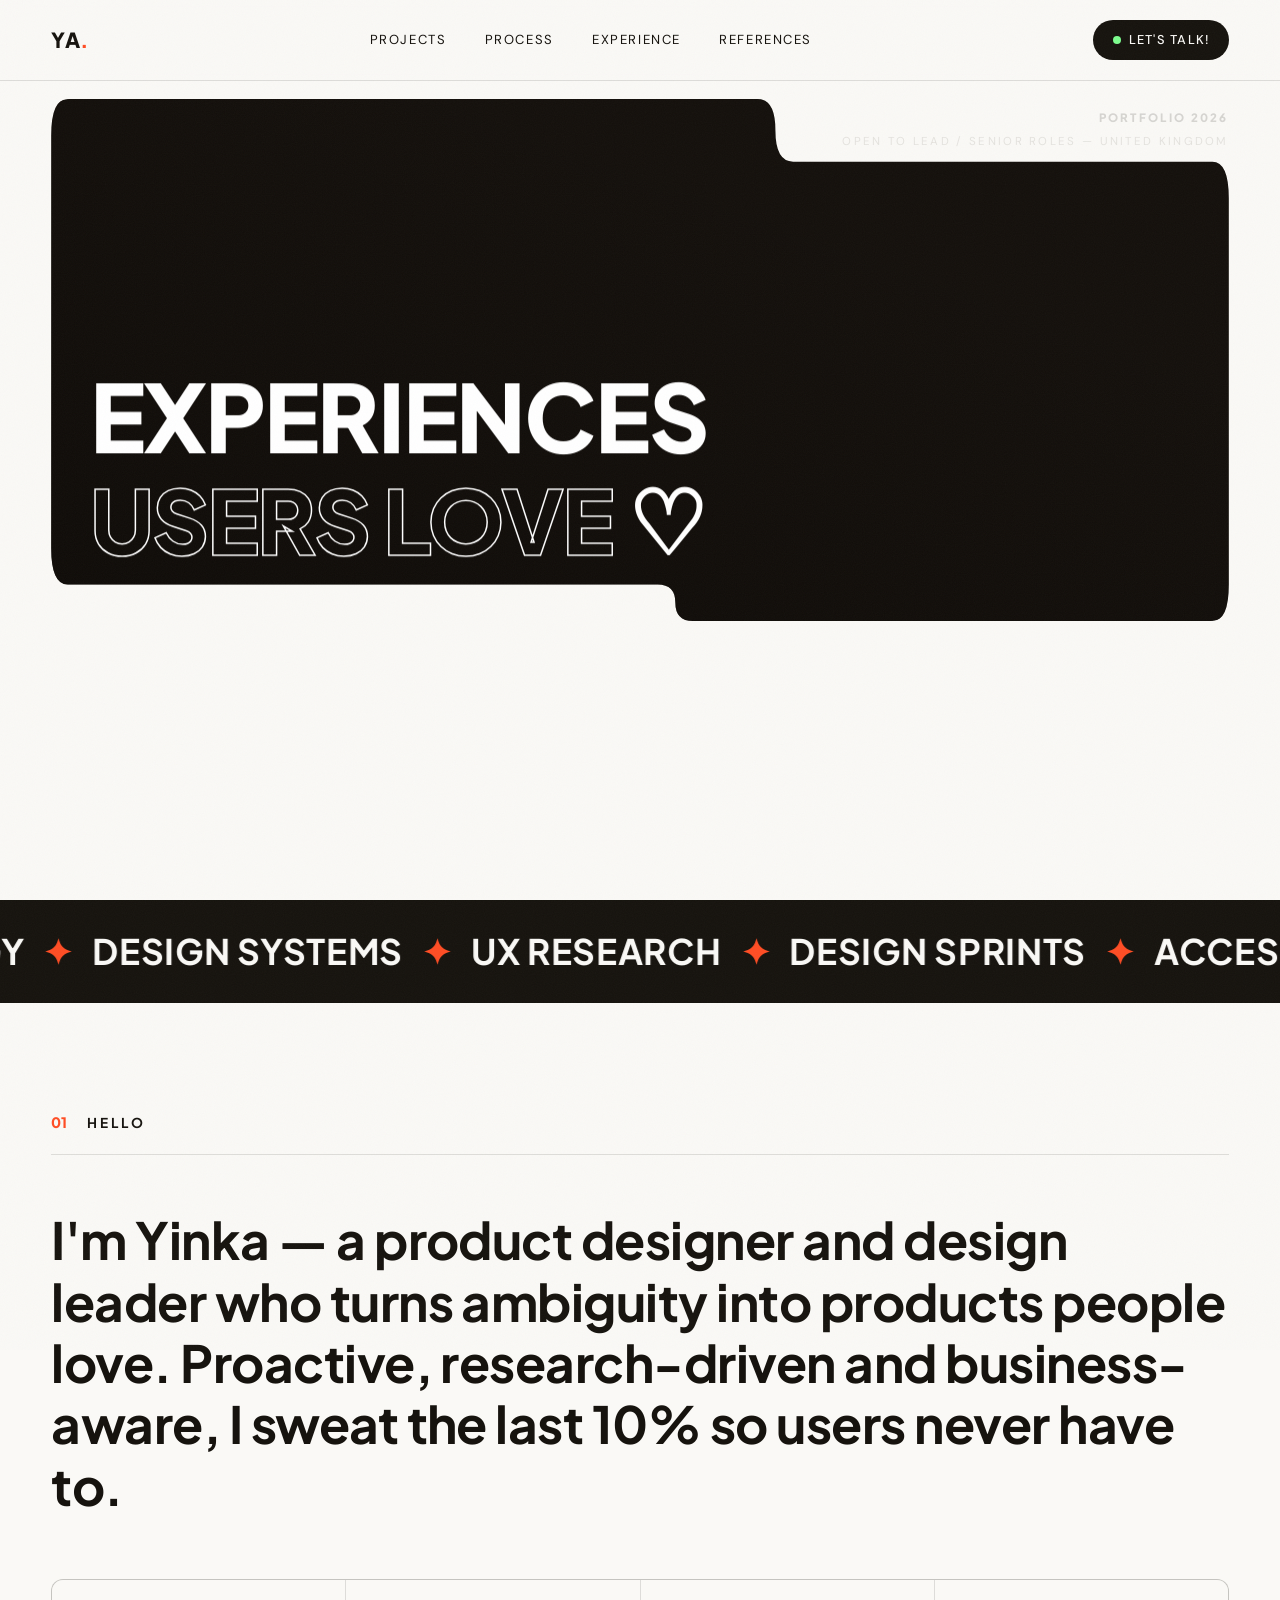
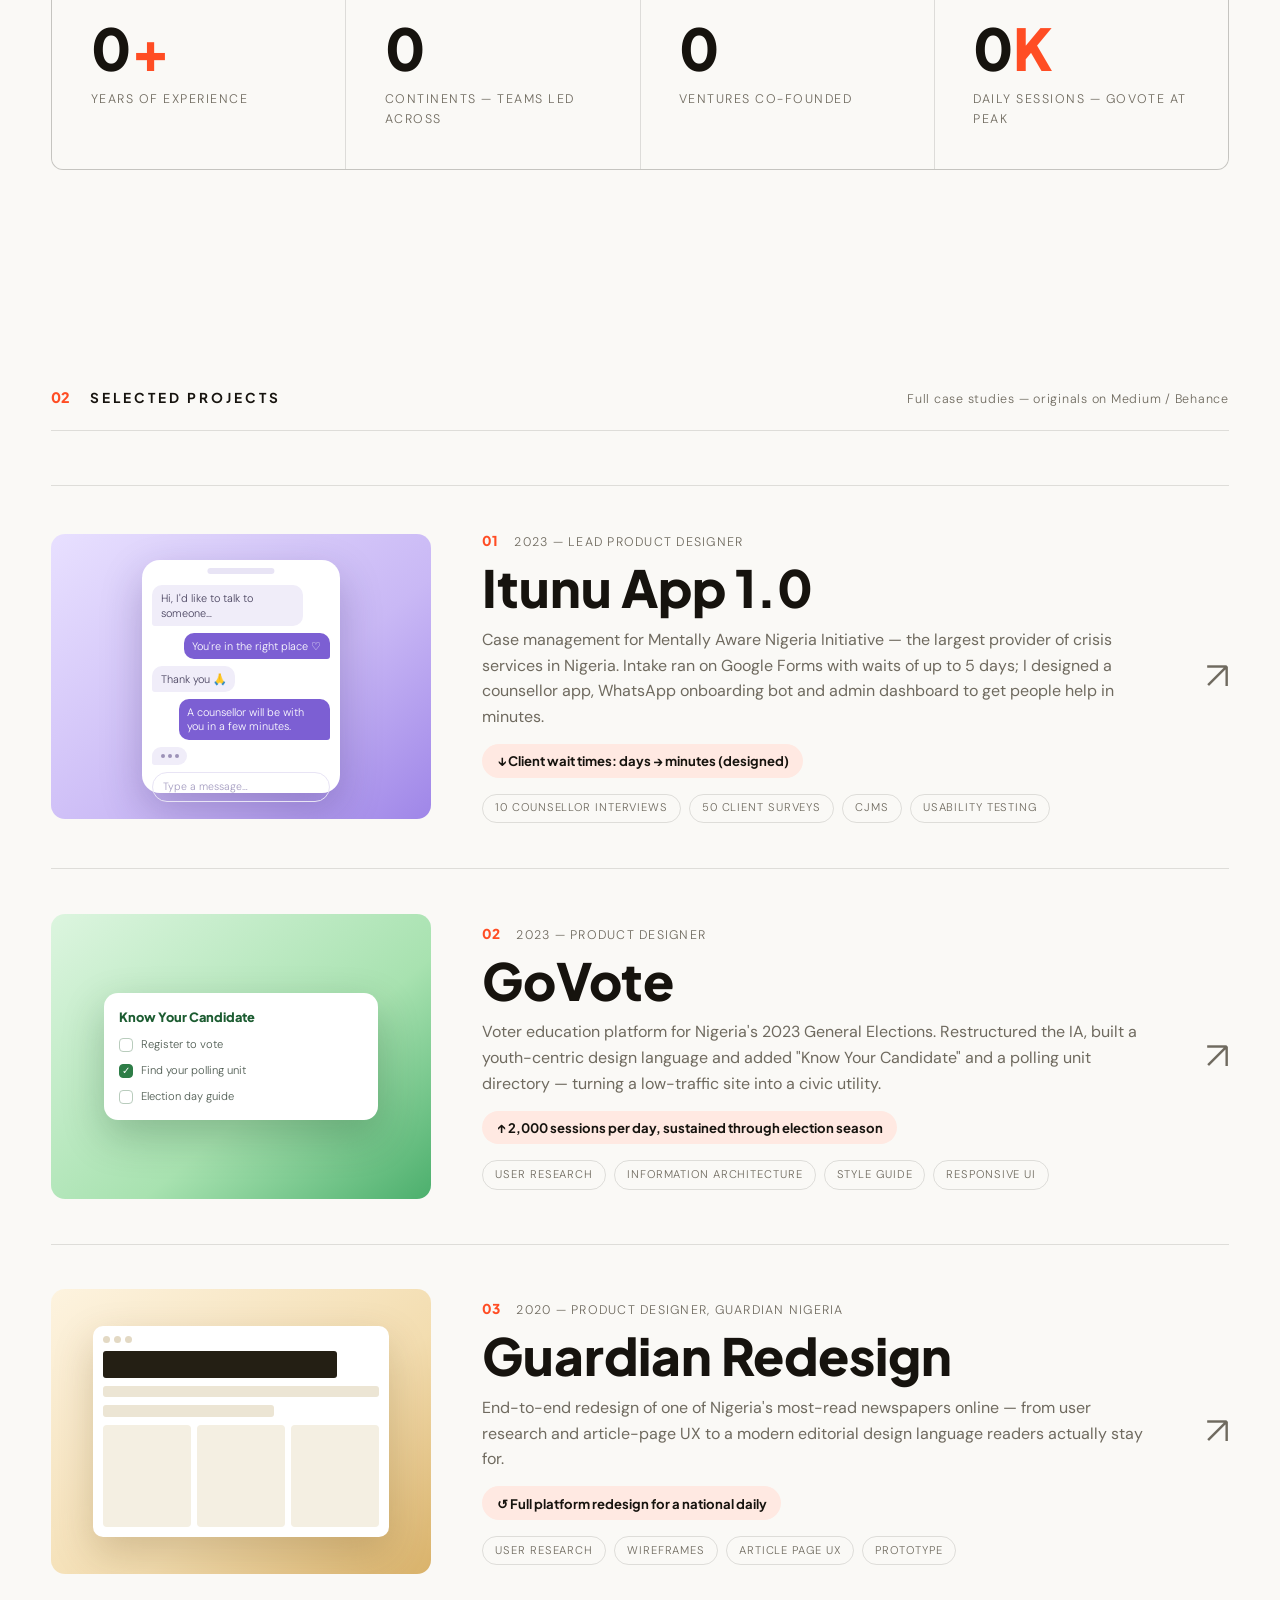
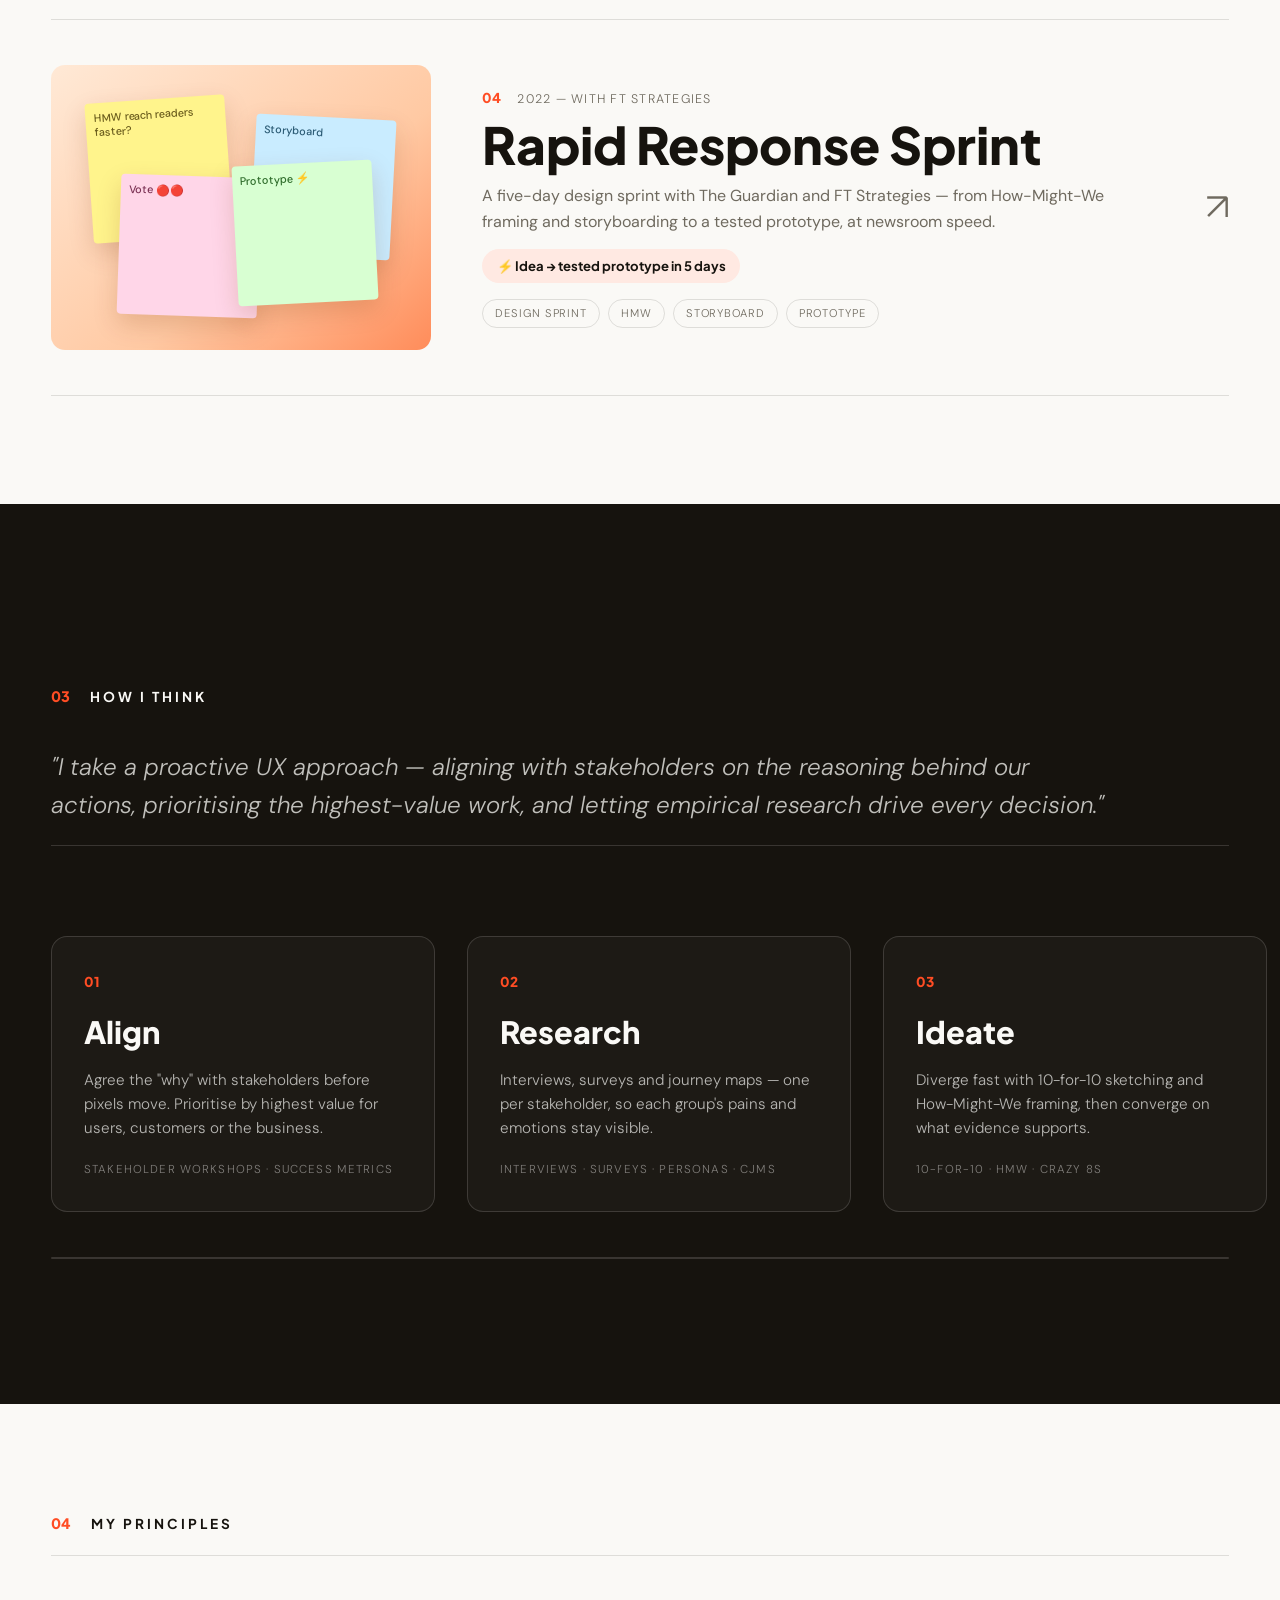
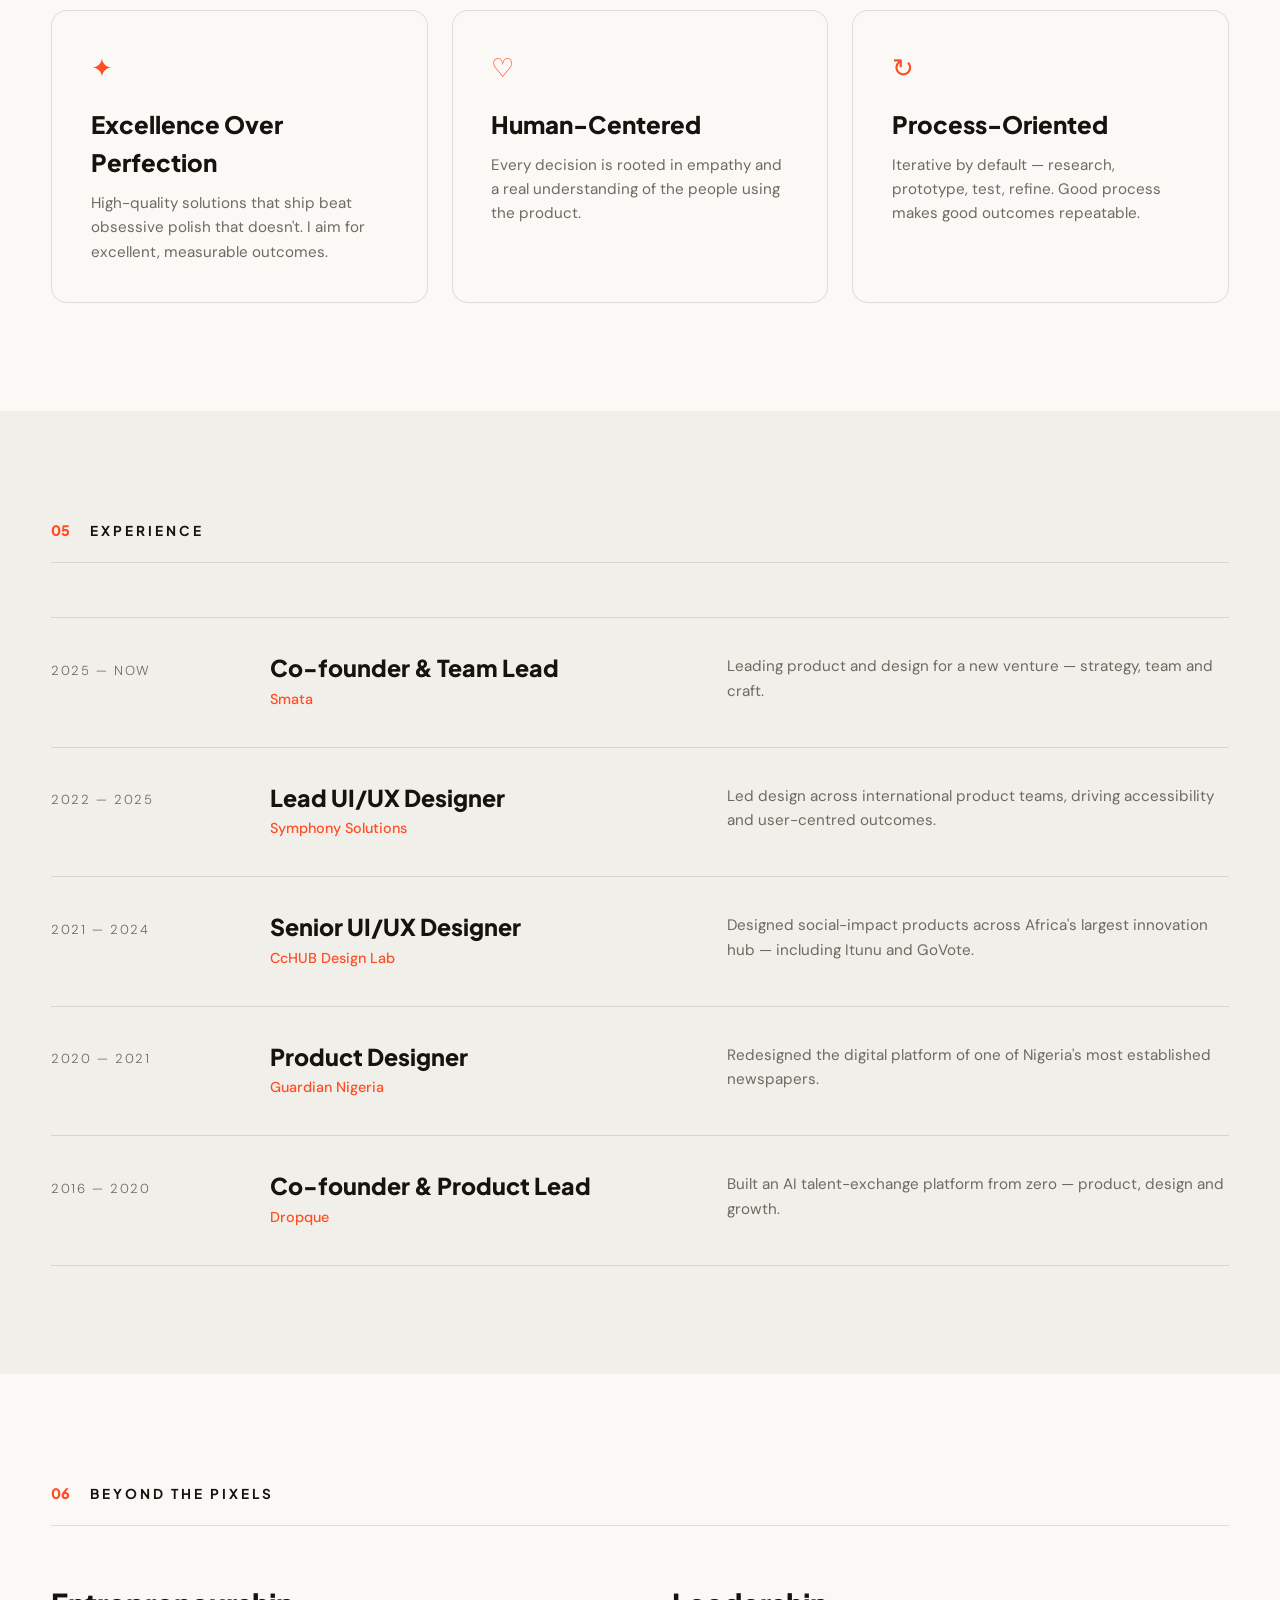
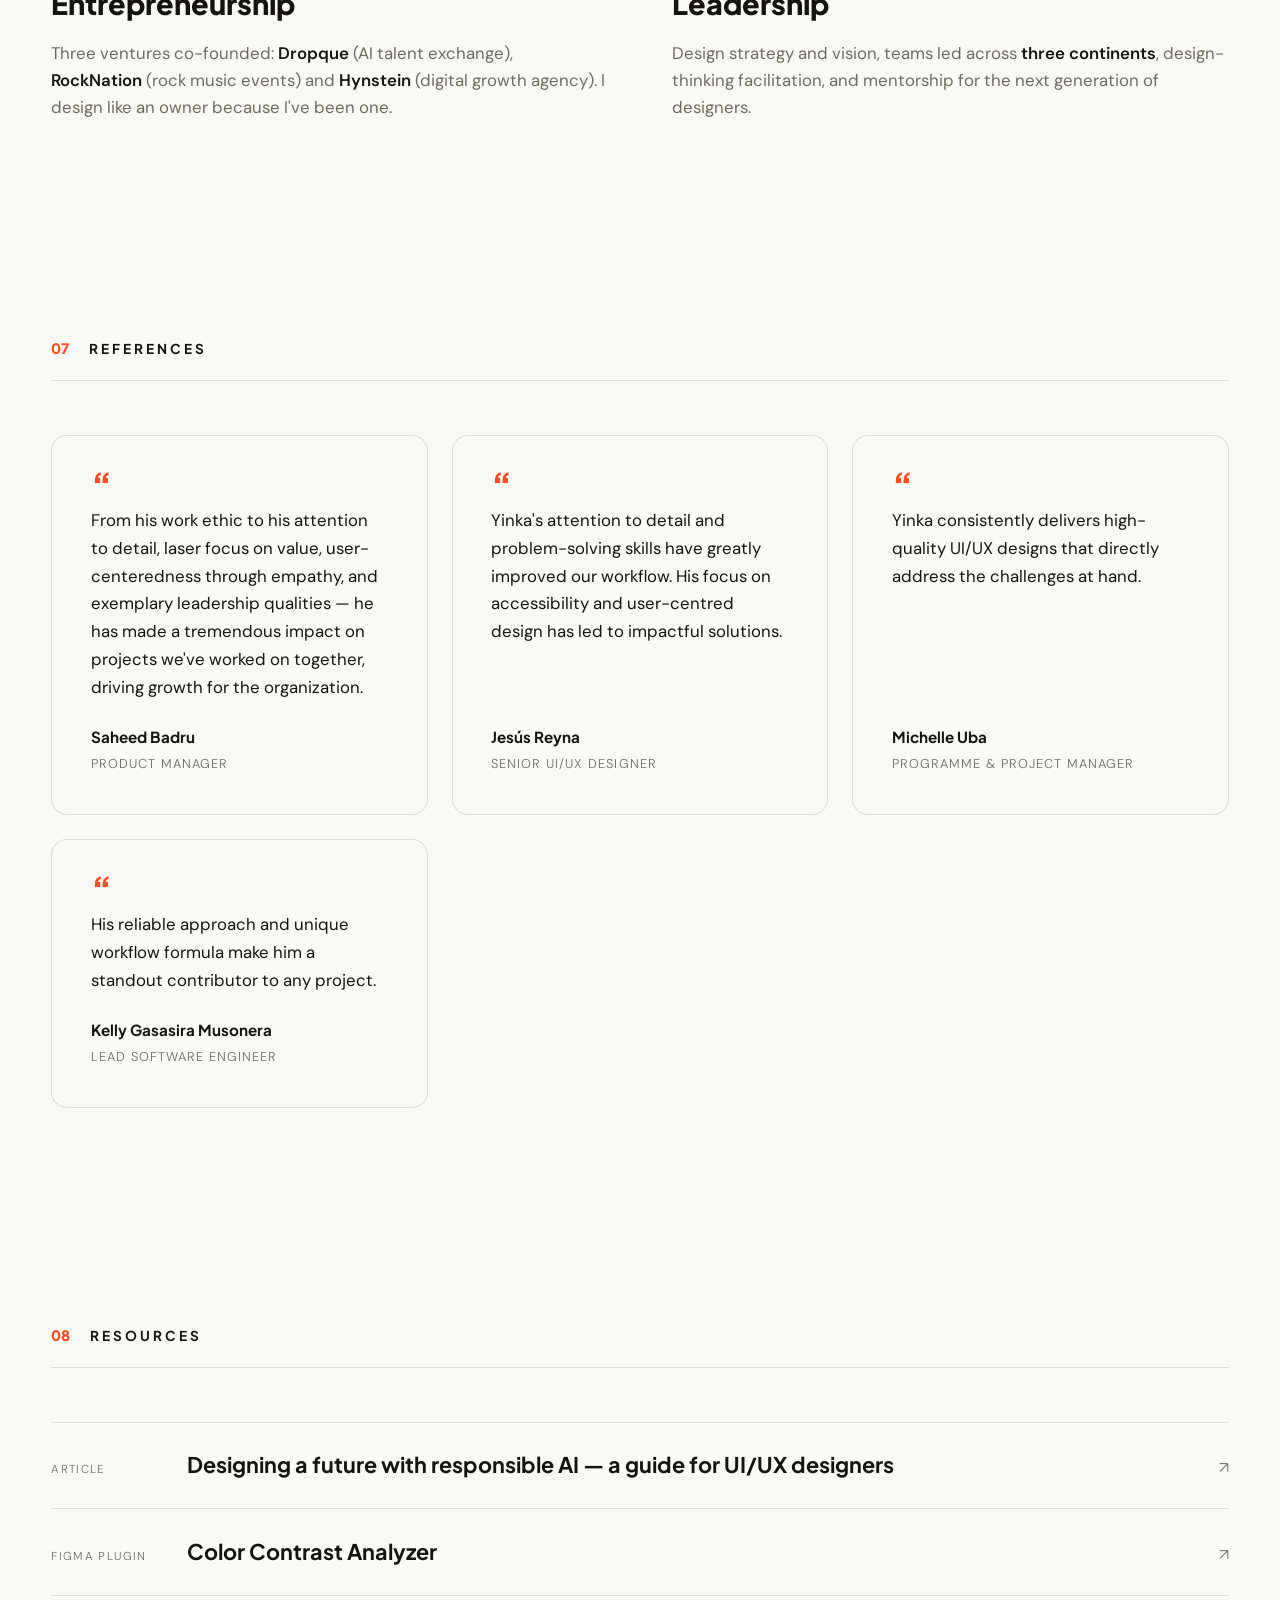
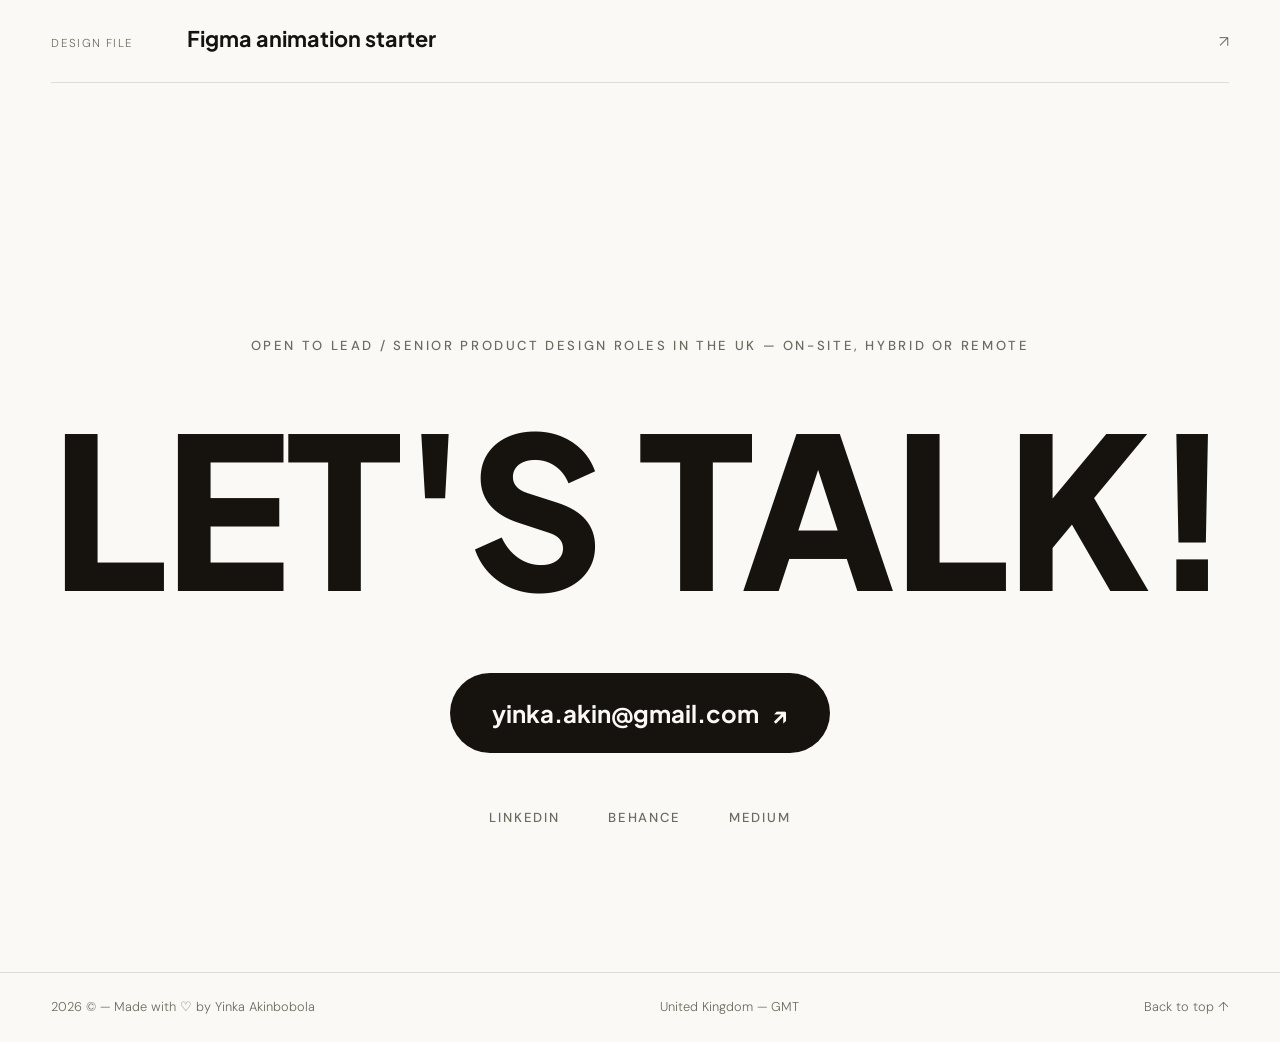
==== index.html @ 97f44c49 "Swap hero video for new designing footage Co-Authored-By: Claude Fable 5 <noreply@anthropic.com>" ====
<!DOCTYPE html>
<html lang="en" class="no-js">
<head>
  <meta charset="UTF-8" />
  <meta name="viewport" content="width=device-width, initial-scale=1.0" />
  <title>Yinka Akinbobola — Product Designer &amp; Design Leader</title>
  <meta name="description" content="Yinka Akinbobola is a Lead UI/UX Designer and design leader with 9+ years of experience, currently open to Lead / Senior product design roles in the United Kingdom." />
  <link rel="icon" href="data:," />
  <link rel="preconnect" href="https://fonts.googleapis.com" />
  <link rel="preconnect" href="https://fonts.gstatic.com" crossorigin />
  <link href="https://fonts.googleapis.com/css2?family=Plus+Jakarta+Sans:wght@500;600;700;800&family=DM+Sans:opsz,wght@9..40,300;9..40,400;9..40,500&display=swap" rel="stylesheet" />
  <link rel="stylesheet" href="styles.css?v=11" />
</head>
<body>

  <!-- Preloader -->
  <div class="preloader" id="preloader">
    <div class="preloader-inner">
      <span class="preloader-name">Yinka Akinbobola ♡</span>
      <span class="preloader-count" id="preloader-count">00</span>
    </div>
  </div>

  <!-- Custom cursor -->
  <div class="cursor-dot" id="cursor-dot"></div>
  <div class="cursor-ring" id="cursor-ring"></div>

  <!-- Header -->
  <header class="site-head">
    <a href="#top" class="brand" data-hover>YA<span class="brand-dot">.</span></a>
    <nav class="site-nav" aria-label="Main">
      <a href="#projects" data-hover>Projects</a>
      <a href="#process" data-hover>Process</a>
      <a href="#experience" data-hover>Experience</a>
      <a href="#references" data-hover>References</a>
    </nav>
    <a href="#contact" class="pill" data-hover data-magnetic>
      <span class="pill-dot" aria-hidden="true"></span>
      Let's talk!
    </a>
  </header>

  <main id="top">

    <!-- Hero -->
    <section class="hero hero--video">
      <!-- Responsive jigsaw clip path: notch top-right (eyebrow) + notch bottom-left (tools) -->
      <svg aria-hidden="true" width="0" height="0" class="clip-defs">
        <defs>
          <clipPath id="heroMask" clipPathUnits="objectBoundingBox">
            <path d="
              M 0 0.07
              Q 0 0 0.014 0
              L 0.60 0
              Q 0.615 0 0.615 0.06
              Q 0.615 0.12 0.63 0.12
              L 0.986 0.12
              Q 1 0.12 1 0.19
              L 1 0.93
              Q 1 1 0.986 1
              L 0.545 1
              Q 0.53 1 0.53 0.965
              Q 0.53 0.93 0.515 0.93
              L 0.014 0.93
              Q 0 0.93 0 0.86
              Z" />
          </clipPath>
        </defs>
      </svg>
      <div class="hero-content">
        <div class="hero-window">
          <div class="hero-media">
            <video class="hero-video" src="assets/yinka-designing.mp4" autoplay muted loop playsinline preload="metadata" aria-label="Yinka designing product interfaces at his desk"></video>
            <div class="hero-scrim" aria-hidden="true"></div>
          </div>

          <!-- Eyebrow, slotted into the top-right notch -->
          <p class="hero-eyebrow hero-eyebrow--notch" data-hero-fade>
            <span class="hero-eyebrow-strong">Portfolio 2026</span>
            <span>Open to Lead / Senior roles — United Kingdom</span>
          </p>

          <!-- Headline over the footage -->
          <div class="hero-copy">
            <p class="hero-copy-kicker" data-hero-fade>I design intuitive &amp; impactful digital</p>
            <h1 class="hero-title">
              <span class="line"><span class="line-inner">EXPERIENCES</span></span>
              <span class="line line--outline"><span class="line-inner">USERS LOVE <em class="heart">♡</em></span></span>
            </h1>
          </div>

          <!-- Spinning badge pinned at the notch junction -->
          <div class="hero-badge" data-hero-fade aria-hidden="true">
            <svg viewBox="0 0 120 120">
              <defs>
                <path id="badge-circ" d="M60,60 m-42,0 a42,42 0 1,1 84,0 a42,42 0 1,1 -84,0" />
              </defs>
              <circle cx="60" cy="60" r="58" fill="#faf9f6" stroke="rgba(22,19,14,0.12)" />
              <g class="badge-spin">
                <text font-size="10" letter-spacing="1.5" fill="#16130e" font-weight="600">
                  <textPath href="#badge-circ">OPEN TO WORK ✦ PRODUCT DESIGNER ✦</textPath>
                </text>
              </g>
              <text x="60" y="67" text-anchor="middle" font-size="20" fill="#ff4d24">✦</text>
            </svg>
          </div>

          <!-- Tools marquee, slotted into the bottom-left notch -->
          <div class="hero-tools" data-hero-fade>
            <div class="tools-track" id="tools-track">
              <span class="tools-chunk">
                <span class="tool"><img src="https://cdn.simpleicons.org/figma/16130e" alt="" loading="lazy" referrerpolicy="no-referrer" />Figma</span>
                <span class="tool">Adobe CC</span>
                <span class="tool"><img src="https://cdn.simpleicons.org/cursor/16130e" alt="" loading="lazy" referrerpolicy="no-referrer" />Cursor</span>
                <span class="tool"><img src="https://cdn.simpleicons.org/claude/16130e" alt="" loading="lazy" referrerpolicy="no-referrer" />Claude</span>
                <span class="tool">Antigravity</span>
                <span class="tool"><img src="https://cdn.simpleicons.org/jira/16130e" alt="" loading="lazy" referrerpolicy="no-referrer" />Jira</span>
                <span class="tool"><img src="https://cdn.simpleicons.org/miro/16130e" alt="" loading="lazy" referrerpolicy="no-referrer" />Miro</span>
                <span class="tool"><img src="https://cdn.simpleicons.org/mural/16130e" alt="" loading="lazy" referrerpolicy="no-referrer" />Mural</span>
                <span class="tool"><img src="https://cdn.simpleicons.org/notion/16130e" alt="" loading="lazy" referrerpolicy="no-referrer" />Notion</span>
              </span>
              <span class="tools-chunk" aria-hidden="true">
                <span class="tool"><img src="https://cdn.simpleicons.org/figma/16130e" alt="" loading="lazy" referrerpolicy="no-referrer" />Figma</span>
                <span class="tool">Adobe CC</span>
                <span class="tool"><img src="https://cdn.simpleicons.org/cursor/16130e" alt="" loading="lazy" referrerpolicy="no-referrer" />Cursor</span>
                <span class="tool"><img src="https://cdn.simpleicons.org/claude/16130e" alt="" loading="lazy" referrerpolicy="no-referrer" />Claude</span>
                <span class="tool">Antigravity</span>
                <span class="tool"><img src="https://cdn.simpleicons.org/jira/16130e" alt="" loading="lazy" referrerpolicy="no-referrer" />Jira</span>
                <span class="tool"><img src="https://cdn.simpleicons.org/miro/16130e" alt="" loading="lazy" referrerpolicy="no-referrer" />Miro</span>
                <span class="tool"><img src="https://cdn.simpleicons.org/mural/16130e" alt="" loading="lazy" referrerpolicy="no-referrer" />Mural</span>
                <span class="tool"><img src="https://cdn.simpleicons.org/notion/16130e" alt="" loading="lazy" referrerpolicy="no-referrer" />Notion</span>
              </span>
            </div>
          </div>
        </div>
        <div class="hero-foot" data-hero-fade>
          <div class="hero-roles" id="hero-roles" aria-live="polite">
            <div class="hero-role is-active">
              <span class="hero-role-label">Product Designer</span>
              <p>I design intuitive and impactful digital experiences that users love ♡</p>
            </div>
            <div class="hero-role">
              <span class="hero-role-label">Design Manager</span>
              <p>I lead creative teams to deliver innovative solutions with precision and purpose ✧˖°</p>
            </div>
            <div class="hero-role">
              <span class="hero-role-label">Software Entrepreneur</span>
              <p>I transform ideas into scalable digital products that drive business growth.</p>
            </div>
          </div>
          <div class="hero-meta">
            <span class="scroll-cue" aria-hidden="true">Scroll<span class="scroll-cue-line"></span></span>
          </div>
        </div>
      </div>
    </section>

    <!-- Marquee -->
    <div class="marquee" aria-hidden="true">
      <div class="marquee-track" id="marquee-track">
        <span class="marquee-chunk">
          Product Strategy <em>✦</em> Design Systems <em>✦</em> UX Research <em>✦</em> Design Sprints <em>✦</em> Accessibility <em>✦</em> Prototyping <em>✦</em> Design Leadership <em>✦</em>
        </span>
        <span class="marquee-chunk">
          Product Strategy <em>✦</em> Design Systems <em>✦</em> UX Research <em>✦</em> Design Sprints <em>✦</em> Accessibility <em>✦</em> Prototyping <em>✦</em> Design Leadership <em>✦</em>
        </span>
      </div>
    </div>

    <!-- Hello / About -->
    <section class="about section" id="hello">
      <div class="section-head" data-reveal>
        <span class="section-index">01</span>
        <span class="section-label">Hello</span>
      </div>
      <p class="about-statement" id="about-statement">
        I'm Yinka — a product designer and design leader who turns ambiguity into products people love. Proactive, research-driven and business-aware, I sweat the last 10% so users never have to.
      </p>
      <div class="about-grid">
        <div class="stat" data-reveal>
          <span class="stat-num" data-count="9">0</span><span class="stat-unit">+</span>
          <span class="stat-label">Years of experience</span>
        </div>
        <div class="stat" data-reveal>
          <span class="stat-num" data-count="3">0</span><span class="stat-unit"></span>
          <span class="stat-label">Continents — teams led across</span>
        </div>
        <div class="stat" data-reveal>
          <span class="stat-num" data-count="3">0</span><span class="stat-unit"></span>
          <span class="stat-label">Ventures co-founded</span>
        </div>
        <div class="stat" data-reveal>
          <span class="stat-num" data-count="2">0</span><span class="stat-unit">K</span>
          <span class="stat-label">Daily sessions — GoVote at peak</span>
        </div>
      </div>
    </section>

    <!-- Projects -->
    <section class="work section" id="projects">
      <div class="section-head" data-reveal>
        <span class="section-index">02</span>
        <span class="section-label">Selected Projects</span>
        <span class="section-note">Full case studies — originals on Medium / Behance</span>
      </div>

      <ul class="work-list">

        <li class="work-item" data-reveal data-hover>
          <a class="work-link" href="work/itunu.html">
            <div class="work-visual work-visual--itunu">
              <div class="mock-phone">
                <span class="mock-phone-notch"></span>
                <span class="mock-bubble mock-bubble--in">Hi, I'd like to talk to someone…</span>
                <span class="mock-bubble mock-bubble--out">You're in the right place ♡</span>
                <span class="mock-bubble mock-bubble--in">Thank you 🙏</span>
                <span class="mock-bubble mock-bubble--out">A counsellor will be with you in a few minutes.</span>
                <span class="mock-typing"><i></i><i></i><i></i></span>
                <span class="mock-input">Type a message…</span>
              </div>
            </div>
            <div class="work-info">
              <div class="work-topline">
                <span class="work-num">01</span>
                <span class="work-year">2023 — Lead Product Designer</span>
              </div>
              <h3 class="work-title">Itunu App 1.0</h3>
              <p class="work-desc">Case management for Mentally Aware Nigeria Initiative — the largest provider of crisis services in Nigeria. Intake ran on Google Forms with waits of up to 5 days; I designed a counsellor app, WhatsApp onboarding bot and admin dashboard to get people help in minutes.</p>
              <div class="work-metric">↓ Client wait times: days → minutes (designed)</div>
              <div class="work-tags">
                <span>10 counsellor interviews</span><span>50 client surveys</span><span>CJMs</span><span>Usability testing</span>
              </div>
            </div>
            <span class="work-arrow" aria-hidden="true">↗</span>
          </a>
        </li>

        <li class="work-item" data-reveal data-hover>
          <a class="work-link" href="work/govote.html">
            <div class="work-visual work-visual--govote">
              <div class="mock-ballot">
                <span class="mock-ballot-title">Know Your Candidate</span>
                <span class="mock-ballot-row"><i></i>Register to vote</span>
                <span class="mock-ballot-row is-checked"><i>✓</i>Find your polling unit</span>
                <span class="mock-ballot-row"><i></i>Election day guide</span>
              </div>
            </div>
            <div class="work-info">
              <div class="work-topline">
                <span class="work-num">02</span>
                <span class="work-year">2023 — Product Designer</span>
              </div>
              <h3 class="work-title">GoVote</h3>
              <p class="work-desc">Voter education platform for Nigeria's 2023 General Elections. Restructured the IA, built a youth-centric design language and added "Know Your Candidate" and a polling unit directory — turning a low-traffic site into a civic utility.</p>
              <div class="work-metric">↑ 2,000 sessions per day, sustained through election season</div>
              <div class="work-tags">
                <span>User research</span><span>Information architecture</span><span>Style guide</span><span>Responsive UI</span>
              </div>
            </div>
            <span class="work-arrow" aria-hidden="true">↗</span>
          </a>
        </li>

        <li class="work-item" data-reveal data-hover>
          <a class="work-link" href="work/guardian.html">
            <div class="work-visual work-visual--guardian">
              <div class="mock-browser">
                <span class="mock-browser-bar"><i></i><i></i><i></i></span>
                <span class="mock-headline"></span>
                <span class="mock-line"></span>
                <span class="mock-line mock-line--short"></span>
                <span class="mock-cols"><i></i><i></i><i></i></span>
              </div>
            </div>
            <div class="work-info">
              <div class="work-topline">
                <span class="work-num">03</span>
                <span class="work-year">2020 — Product Designer, Guardian Nigeria</span>
              </div>
              <h3 class="work-title">Guardian Redesign</h3>
              <p class="work-desc">End-to-end redesign of one of Nigeria's most-read newspapers online — from user research and article-page UX to a modern editorial design language readers actually stay for.</p>
              <div class="work-metric">↺ Full platform redesign for a national daily</div>
              <div class="work-tags">
                <span>User research</span><span>Wireframes</span><span>Article page UX</span><span>Prototype</span>
              </div>
            </div>
            <span class="work-arrow" aria-hidden="true">↗</span>
          </a>
        </li>

        <li class="work-item" data-reveal data-hover>
          <a class="work-link" href="work/sprint.html">
            <div class="work-visual work-visual--sprint">
              <div class="mock-stickies">
                <span class="mock-sticky">HMW reach readers faster?</span>
                <span class="mock-sticky">Storyboard</span>
                <span class="mock-sticky">Vote 🔴🔴</span>
                <span class="mock-sticky">Prototype ⚡</span>
              </div>
            </div>
            <div class="work-info">
              <div class="work-topline">
                <span class="work-num">04</span>
                <span class="work-year">2022 — with FT Strategies</span>
              </div>
              <h3 class="work-title">Rapid Response Sprint</h3>
              <p class="work-desc">A five-day design sprint with The Guardian and FT Strategies — from How-Might-We framing and storyboarding to a tested prototype, at newsroom speed.</p>
              <div class="work-metric">⚡ Idea → tested prototype in 5 days</div>
              <div class="work-tags">
                <span>Design sprint</span><span>HMW</span><span>Storyboard</span><span>Prototype</span>
              </div>
            </div>
            <span class="work-arrow" aria-hidden="true">↗</span>
          </a>
        </li>

      </ul>
    </section>

    <!-- Process -->
    <section class="process" id="process">
      <div class="process-pin">
        <div class="section-head section-head--process" data-reveal>
          <span class="section-index">03</span>
          <span class="section-label">How I think</span>
          <p class="process-intro">"I take a proactive UX approach — aligning with stakeholders on the reasoning behind our actions, prioritising the highest-value work, and letting empirical research drive every decision."</p>
        </div>
        <div class="process-track" id="process-track">
          <div class="process-step">
            <span class="process-step-num">01</span>
            <h3>Align</h3>
            <p>Agree the "why" with stakeholders before pixels move. Prioritise by highest value for users, customers or the business.</p>
            <span class="process-step-tools">Stakeholder workshops · Success metrics</span>
          </div>
          <div class="process-step">
            <span class="process-step-num">02</span>
            <h3>Research</h3>
            <p>Interviews, surveys and journey maps — one per stakeholder, so each group's pains and emotions stay visible.</p>
            <span class="process-step-tools">Interviews · Surveys · Personas · CJMs</span>
          </div>
          <div class="process-step">
            <span class="process-step-num">03</span>
            <h3>Ideate</h3>
            <p>Diverge fast with 10-for-10 sketching and How-Might-We framing, then converge on what evidence supports.</p>
            <span class="process-step-tools">10-for-10 · HMW · Crazy 8s</span>
          </div>
          <div class="process-step">
            <span class="process-step-num">04</span>
            <h3>Prototype</h3>
            <p>User flows to wireframes to a hi-fi, componentised prototype — with a style guide so the system outlives the file.</p>
            <span class="process-step-tools">Flows · Wireframes · Design system · Figma</span>
          </div>
          <div class="process-step">
            <span class="process-step-num">05</span>
            <h3>Test &amp; iterate</h3>
            <p>Usability tests with real users, refine, retest. Excellence over perfection — ship the thing that works.</p>
            <span class="process-step-tools">Usability testing · Iteration</span>
          </div>
          <div class="process-step process-step--last">
            <span class="process-step-num">06</span>
            <h3>Ship &amp; measure</h3>
            <p>Launch, watch the data, and feed what we learn back into the next cycle. Design is never "done" ✧˖°</p>
            <span class="process-step-tools">Analytics · Retros · Next cycle</span>
          </div>
        </div>
        <div class="process-bar" aria-hidden="true"><span class="process-bar-fill" id="process-bar-fill"></span></div>
      </div>
    </section>

    <!-- Principles -->
    <section class="principles section" id="principles">
      <div class="section-head" data-reveal>
        <span class="section-index">04</span>
        <span class="section-label">My Principles</span>
      </div>
      <div class="principles-grid">
        <div class="principle" data-reveal>
          <span class="principle-glyph">✦</span>
          <h3>Excellence Over Perfection</h3>
          <p>High-quality solutions that ship beat obsessive polish that doesn't. I aim for excellent, measurable outcomes.</p>
        </div>
        <div class="principle" data-reveal>
          <span class="principle-glyph">♡</span>
          <h3>Human-Centered</h3>
          <p>Every decision is rooted in empathy and a real understanding of the people using the product.</p>
        </div>
        <div class="principle" data-reveal>
          <span class="principle-glyph">↻</span>
          <h3>Process-Oriented</h3>
          <p>Iterative by default — research, prototype, test, refine. Good process makes good outcomes repeatable.</p>
        </div>
      </div>
    </section>

    <!-- Experience -->
    <section class="experience section" id="experience">
      <div class="section-head" data-reveal>
        <span class="section-index">05</span>
        <span class="section-label">Experience</span>
      </div>
      <ul class="exp-list">
        <li class="exp-item" data-reveal>
          <span class="exp-years">2025 — Now</span>
          <div class="exp-role">
            <h3>Co-founder &amp; Team Lead</h3>
            <span class="exp-co">Smata</span>
          </div>
          <p class="exp-desc">Leading product and design for a new venture — strategy, team and craft.</p>
        </li>
        <li class="exp-item" data-reveal>
          <span class="exp-years">2022 — 2025</span>
          <div class="exp-role">
            <h3>Lead UI/UX Designer</h3>
            <span class="exp-co">Symphony Solutions</span>
          </div>
          <p class="exp-desc">Led design across international product teams, driving accessibility and user-centred outcomes.</p>
        </li>
        <li class="exp-item" data-reveal>
          <span class="exp-years">2021 — 2024</span>
          <div class="exp-role">
            <h3>Senior UI/UX Designer</h3>
            <span class="exp-co">CcHUB Design Lab</span>
          </div>
          <p class="exp-desc">Designed social-impact products across Africa's largest innovation hub — including Itunu and GoVote.</p>
        </li>
        <li class="exp-item" data-reveal>
          <span class="exp-years">2020 — 2021</span>
          <div class="exp-role">
            <h3>Product Designer</h3>
            <span class="exp-co">Guardian Nigeria</span>
          </div>
          <p class="exp-desc">Redesigned the digital platform of one of Nigeria's most established newspapers.</p>
        </li>
        <li class="exp-item" data-reveal>
          <span class="exp-years">2016 — 2020</span>
          <div class="exp-role">
            <h3>Co-founder &amp; Product Lead</h3>
            <span class="exp-co">Dropque</span>
          </div>
          <p class="exp-desc">Built an AI talent-exchange platform from zero — product, design and growth.</p>
        </li>
      </ul>
    </section>

    <!-- Beyond the pixels -->
    <section class="beyond section">
      <div class="section-head" data-reveal>
        <span class="section-index">06</span>
        <span class="section-label">Beyond the pixels</span>
      </div>
      <div class="beyond-grid">
        <div class="beyond-col" data-reveal>
          <h3>Entrepreneurship</h3>
          <p>Three ventures co-founded: <strong>Dropque</strong> (AI talent exchange), <strong>RockNation</strong> (rock music events) and <strong>Hynstein</strong> (digital growth agency). I design like an owner because I've been one.</p>
        </div>
        <div class="beyond-col" data-reveal>
          <h3>Leadership</h3>
          <p>Design strategy and vision, teams led across <strong>three continents</strong>, design-thinking facilitation, and mentorship for the next generation of designers.</p>
        </div>
      </div>
    </section>

    <!-- References -->
    <section class="references section" id="references">
      <div class="section-head" data-reveal>
        <span class="section-index">07</span>
        <span class="section-label">References</span>
      </div>
      <div class="ref-grid">
        <figure class="ref-card" data-reveal>
          <blockquote>From his work ethic to his attention to detail, laser focus on value, user-centeredness through empathy, and exemplary leadership qualities — he has made a tremendous impact on projects we've worked on together, driving growth for the organization.</blockquote>
          <figcaption><strong>Saheed Badru</strong><span>Product Manager</span></figcaption>
        </figure>
        <figure class="ref-card" data-reveal>
          <blockquote>Yinka's attention to detail and problem-solving skills have greatly improved our workflow. His focus on accessibility and user-centred design has led to impactful solutions.</blockquote>
          <figcaption><strong>Jesús Reyna</strong><span>Senior UI/UX Designer</span></figcaption>
        </figure>
        <figure class="ref-card" data-reveal>
          <blockquote>Yinka consistently delivers high-quality UI/UX designs that directly address the challenges at hand.</blockquote>
          <figcaption><strong>Michelle Uba</strong><span>Programme &amp; Project Manager</span></figcaption>
        </figure>
        <figure class="ref-card" data-reveal>
          <blockquote>His reliable approach and unique workflow formula make him a standout contributor to any project.</blockquote>
          <figcaption><strong>Kelly Gasasira Musonera</strong><span>Lead Software Engineer</span></figcaption>
        </figure>
      </div>
    </section>

    <!-- Resources -->
    <section class="resources section">
      <div class="section-head" data-reveal>
        <span class="section-index">08</span>
        <span class="section-label">Resources</span>
      </div>
      <ul class="res-list">
        <li data-reveal><a href="https://medium.com/design-bootcamp/designing-a-future-with-responsible-ai-a-guide-for-ui-ux-designers-c6bfb9f5346d" target="_blank" rel="noopener" data-hover><span class="res-type">Article</span><span class="res-title">Designing a future with responsible AI — a guide for UI/UX designers</span><span class="res-arrow">↗</span></a></li>
        <li data-reveal><a href="https://www.figma.com/community/plugin/1482310444327724441" target="_blank" rel="noopener" data-hover><span class="res-type">Figma plugin</span><span class="res-title">Color Contrast Analyzer</span><span class="res-arrow">↗</span></a></li>
        <li data-reveal><a href="https://www.figma.com/community/file/1399329625261721224/figma-animations" target="_blank" rel="noopener" data-hover><span class="res-type">Design file</span><span class="res-title">Figma animation starter</span><span class="res-arrow">↗</span></a></li>
      </ul>
    </section>

    <!-- Contact -->
    <section class="contact section" id="contact">
      <p class="contact-kicker" data-reveal>Open to Lead / Senior product design roles in the UK — on-site, hybrid or remote</p>
      <h2 class="contact-title">
        <span class="line"><span class="line-inner" data-contact-line>LET'S TALK!</span></span>
      </h2>
      <div class="contact-actions" data-reveal>
        <a href="mailto:yinka.akin@gmail.com" class="contact-cta" data-hover data-magnetic>
          yinka.akin@gmail.com <span aria-hidden="true">↗</span>
        </a>
      </div>
      <div class="contact-links" data-reveal>
        <a href="https://www.linkedin.com/in/yinka-akinbobola" target="_blank" rel="noopener" data-hover>LinkedIn</a>
        <a href="https://www.behance.net/yinkaakin" target="_blank" rel="noopener" data-hover>Behance</a>
        <a href="https://medium.com/@thatakinyinka" target="_blank" rel="noopener" data-hover>Medium</a>
      </div>
    </section>

  </main>

  <footer class="site-foot">
    <span>2026 © — Made with ♡ by Yinka Akinbobola</span>
    <span class="foot-loc">United Kingdom — GMT</span>
    <a href="#top" data-hover>Back to top ↑</a>
  </footer>

  <!-- Libraries -->
  <script src="https://cdnjs.cloudflare.com/ajax/libs/gsap/3.12.5/gsap.min.js"></script>
  <script src="https://cdnjs.cloudflare.com/ajax/libs/gsap/3.12.5/ScrollTrigger.min.js"></script>
  <script src="https://unpkg.com/lenis@1.1.14/dist/lenis.min.js"></script>
  <script src="main.js?v=11"></script>
</body>
</html>
---- styles.css ----
/* ============================================================
   Yinka Akinbobola — Portfolio (light / warm / alive)
   Fonts: Plus Jakarta Sans (display) + DM Sans (body)
   ============================================================ */

:root {
  --bg: #faf9f6;
  --bg-soft: #f1efe9;
  --ink: #16130e;
  --muted: #6f6a5f;
  --accent: #ff4d24;
  --accent-soft: #ffe9e2;
  --line: rgba(22, 19, 14, 0.12);
  --font-display: "Plus Jakarta Sans", sans-serif;
  --font-body: "DM Sans", sans-serif;
  --pad: clamp(1.25rem, 4vw, 4rem);
}

* { margin: 0; padding: 0; box-sizing: border-box; }

html { scroll-behavior: smooth; }
html.lenis { scroll-behavior: auto; }

body {
  background: var(--bg);
  color: var(--ink);
  font-family: var(--font-body);
  font-weight: 300;
  line-height: 1.6;
  -webkit-font-smoothing: antialiased;
  overflow-x: hidden;
}

/* film grain — very subtle on light */
body::after {
  content: "";
  position: fixed;
  inset: -50%;
  width: 200%;
  height: 200%;
  pointer-events: none;
  z-index: 9998;
  opacity: 0.035;
  background-image: url("data:image/svg+xml,%3Csvg xmlns='http://www.w3.org/2000/svg' width='300' height='300'%3E%3Cfilter id='n'%3E%3CfeTurbulence type='fractalNoise' baseFrequency='0.9' numOctaves='2'/%3E%3C/filter%3E%3Crect width='300' height='300' filter='url(%23n)'/%3E%3C/svg%3E");
}

::selection { background: var(--accent); color: #fff; }

a { color: inherit; text-decoration: none; }
ul { list-style: none; }

/* ------------------------------------------------------------
   Preloader
   ------------------------------------------------------------ */
.preloader {
  position: fixed;
  inset: 0;
  z-index: 10000;
  background: var(--bg);
  display: flex;
  align-items: flex-end;
}
.preloader-inner {
  width: 100%;
  display: flex;
  justify-content: space-between;
  align-items: flex-end;
  padding: var(--pad);
}
.preloader-name {
  font-family: var(--font-display);
  font-weight: 700;
  font-size: clamp(1rem, 2vw, 1.5rem);
}
.preloader-count {
  font-family: var(--font-display);
  font-weight: 800;
  font-size: clamp(4rem, 14vw, 10rem);
  line-height: 0.85;
  color: var(--accent);
  font-variant-numeric: tabular-nums;
}
html.no-js .preloader { display: none; }

/* ------------------------------------------------------------
   Cursor
   ------------------------------------------------------------ */
.cursor-dot, .cursor-ring {
  position: fixed;
  top: 0; left: 0;
  visibility: hidden;
  pointer-events: none;
  z-index: 9999;
  border-radius: 50%;
  transform: translate(-50%, -50%);
  display: none;
}
.cursor-dot { width: 6px; height: 6px; background: var(--accent); }
.cursor-ring {
  width: 36px; height: 36px;
  border: 1px solid rgba(22, 19, 14, 0.3);
  transition: width 0.3s ease, height 0.3s ease, border-color 0.3s ease;
}
.cursor-ring.is-hover {
  width: 64px; height: 64px;
  border-color: var(--accent);
}
@media (hover: hover) and (pointer: fine) {
  .cursor-dot, .cursor-ring { display: block; }
}

/* ------------------------------------------------------------
   Header
   ------------------------------------------------------------ */
.site-head {
  position: fixed;
  top: 0; left: 0; right: 0;
  z-index: 100;
  display: flex;
  align-items: center;
  justify-content: space-between;
  gap: 1rem;
  padding: clamp(0.85rem, 2vw, 1.25rem) var(--pad);
  background: rgba(250, 249, 246, 0.75);
  backdrop-filter: blur(12px);
  -webkit-backdrop-filter: blur(12px);
  border-bottom: 1px solid var(--line);
}
.brand {
  font-family: var(--font-display);
  font-weight: 800;
  font-size: 1.3rem;
  letter-spacing: 0.02em;
}
.brand-dot { color: var(--accent); }
.site-nav {
  display: flex;
  gap: clamp(1rem, 3vw, 2.5rem);
  font-size: 0.82rem;
  font-weight: 400;
  text-transform: uppercase;
  letter-spacing: 0.12em;
}
.site-nav a { position: relative; padding: 0.25rem 0; }
.site-nav a::after {
  content: "";
  position: absolute;
  left: 0; bottom: 0;
  width: 100%; height: 1.5px;
  background: var(--accent);
  transform: scaleX(0);
  transform-origin: right;
  transition: transform 0.35s cubic-bezier(0.65, 0, 0.35, 1);
}
.site-nav a:hover::after { transform: scaleX(1); transform-origin: left; }

.pill {
  display: inline-flex;
  align-items: center;
  gap: 0.5rem;
  background: var(--ink);
  color: var(--bg);
  border-radius: 999px;
  padding: 0.6rem 1.2rem;
  font-size: 0.8rem;
  font-weight: 500;
  text-transform: uppercase;
  letter-spacing: 0.1em;
  white-space: nowrap;
  transition: background 0.3s ease, color 0.3s ease;
}
.pill:hover { background: var(--accent); color: #fff; }
.pill-dot {
  width: 8px; height: 8px;
  border-radius: 50%;
  background: var(--accent);
  animation: pulse 2s ease-in-out infinite;
  flex: none;
}
.pill .pill-dot { background: #7CFC8E; }
@keyframes pulse {
  0%, 100% { transform: scale(1); opacity: 1; }
  50% { transform: scale(0.6); opacity: 0.5; }
}

@media (max-width: 760px) {
  .site-nav { display: none; }
}

/* ------------------------------------------------------------
   Hero
   ------------------------------------------------------------ */
.hero {
  position: relative;
  min-height: 100svh;
  display: flex;
  align-items: flex-end;
  overflow: hidden;
}
#hero-canvas {
  position: absolute;
  inset: 0;
  width: 100%;
  height: 100%;
  display: block;
}
.hero-content {
  position: relative;
  z-index: 2;
  width: 100%;
  padding: 0 var(--pad) clamp(2rem, 5vh, 4rem);
}
.hero-eyebrow {
  display: flex;
  align-items: center;
  gap: 1rem;
  font-size: clamp(0.72rem, 1.4vw, 0.9rem);
  font-weight: 400;
  text-transform: uppercase;
  letter-spacing: 0.2em;
  color: var(--muted);
  margin-bottom: clamp(1rem, 3vh, 2rem);
  flex-wrap: wrap;
}
.hero-eyebrow-sep { flex: 0 1 120px; height: 1px; background: var(--line); }

.hero-title {
  font-family: var(--font-display);
  font-weight: 800;
  font-size: clamp(1.6rem, 7.6vw, 8.5rem);
  line-height: 1;
  letter-spacing: -0.02em;
  text-transform: uppercase;
}
.line { display: block; overflow: hidden; line-height: 1; }
.line-inner {
  display: inline-block;
  will-change: transform;
  white-space: nowrap;
  line-height: 1.08;
}
.line--outline .line-inner {
  color: transparent;
  -webkit-text-stroke: 1.5px var(--ink);
}

.hero-foot {
  display: flex;
  justify-content: space-between;
  align-items: flex-end;
  gap: 2rem;
  margin-top: clamp(1.5rem, 4vh, 3rem);
  flex-wrap: wrap;
}

/* rotating roles */
.hero-roles {
  position: relative;
  min-height: 5.5em;
  flex: 1 1 320px;
  max-width: 34em;
}
.hero-role {
  position: absolute;
  inset: 0;
  opacity: 0;
  visibility: hidden;
}
.hero-role.is-active { opacity: 1; visibility: visible; }
.hero-role-label {
  display: inline-block;
  font-family: var(--font-display);
  font-weight: 700;
  font-size: 0.8rem;
  text-transform: uppercase;
  letter-spacing: 0.16em;
  color: var(--accent);
  margin-bottom: 0.5rem;
}
.hero-role p {
  font-size: clamp(1rem, 1.8vw, 1.25rem);
  color: var(--ink);
  font-weight: 400;
  line-height: 1.45;
}

.hero-meta {
  display: flex;
  align-items: center;
  gap: 2rem;
}
.hero-status {
  display: inline-flex;
  align-items: center;
  gap: 0.5rem;
  font-size: 0.78rem;
  font-weight: 500;
  text-transform: uppercase;
  letter-spacing: 0.12em;
  color: var(--ink);
  background: var(--accent-soft);
  border-radius: 999px;
  padding: 0.5rem 1rem;
}
.scroll-cue {
  display: inline-flex;
  flex-direction: column;
  align-items: center;
  gap: 0.5rem;
  font-size: 0.68rem;
  text-transform: uppercase;
  letter-spacing: 0.2em;
  color: var(--muted);
}
.scroll-cue-line {
  width: 1px; height: 44px;
  background: var(--muted);
  animation: cue 1.8s ease-in-out infinite;
  transform-origin: top;
}
@keyframes cue {
  0% { transform: scaleY(0); }
  50% { transform: scaleY(1); }
  100% { transform: scaleY(0); transform-origin: bottom; }
}

/* -- video hero: jigsaw composition -- */
.clip-defs { position: absolute; }
.hero--video {
  align-items: flex-start;
}
.hero--video .hero-content {
  padding-top: clamp(5.25rem, 11vh, 7rem);
}
.hero-window {
  position: relative;
  height: clamp(360px, 58vh, 680px);
}
.hero-media {
  position: absolute;
  inset: 0;
  background: #14100c;
  clip-path: url(#heroMask);
  border-radius: 18px; /* fallback if clip-path unsupported */
  overflow: hidden;
}
.hero-video {
  position: absolute;
  inset: 0;
  width: 100%;
  height: 100%;
  object-fit: cover;
}
.hero-scrim {
  position: absolute;
  inset: 0;
  background: linear-gradient(
    200deg,
    rgba(12, 9, 6, 0.02) 30%,
    rgba(12, 9, 6, 0.32) 68%,
    rgba(12, 9, 6, 0.6) 100%
  );
}

/* eyebrow slotted into the top-right notch */
.hero-eyebrow--notch {
  position: absolute;
  top: 0;
  right: 0;
  width: 36%;
  height: 12%;
  margin: 0;
  display: flex;
  flex-direction: column;
  align-items: flex-end;
  justify-content: center;
  gap: 0.3rem;
  text-align: right;
  font-size: clamp(0.6rem, 0.9vw, 0.78rem);
}
.hero-eyebrow-strong {
  font-family: var(--font-display);
  font-weight: 800;
  color: var(--ink);
}

/* headline over the footage */
.hero-copy {
  position: absolute;
  left: clamp(1.25rem, 3vw, 2.5rem);
  bottom: 10.5%;
  width: min(56%, 620px);
}
.hero-copy-kicker {
  font-size: clamp(0.72rem, 1.2vw, 0.92rem);
  font-weight: 500;
  text-transform: uppercase;
  letter-spacing: 0.2em;
  color: rgba(255, 255, 255, 0.85);
  margin-bottom: 0.75rem;
}
.hero-copy .hero-title { color: #fff; width: 100%; }
.hero--video .line--outline .line-inner {
  color: transparent;
  -webkit-text-stroke: 1.5px #fff;
}
.hero--video .heart {
  font-style: normal;
  color: #fff;
  -webkit-text-stroke: 0;
}

/* spinning badge at the notch junction */
.hero-badge {
  position: absolute;
  left: 61.5%;
  top: 12%;
  transform: translate(-50%, -50%);
  width: clamp(90px, 9.5vw, 126px);
  filter: drop-shadow(0 10px 24px rgba(22, 19, 14, 0.14));
  z-index: 3;
}
.hero-badge svg { display: block; width: 100%; height: auto; }
.badge-spin {
  transform-origin: center;
  transform-box: fill-box;
  animation: badge-spin 16s linear infinite;
}
@keyframes badge-spin {
  to { transform: rotate(360deg); }
}

/* tools marquee slotted into the bottom-left notch */
.hero-tools {
  position: absolute;
  left: 0;
  bottom: 0;
  width: 50%;
  height: 7%;
  display: flex;
  align-items: center;
  overflow: hidden;
  -webkit-mask-image: linear-gradient(90deg, transparent, #000 5%, #000 92%, transparent);
  mask-image: linear-gradient(90deg, transparent, #000 5%, #000 92%, transparent);
}
.tools-track {
  display: inline-flex;
  white-space: nowrap;
  will-change: transform;
}
.tools-chunk {
  display: inline-flex;
  align-items: center;
  gap: clamp(1.1rem, 2vw, 1.9rem);
  padding-right: clamp(1.1rem, 2vw, 1.9rem);
}
.tool {
  display: inline-flex;
  align-items: center;
  gap: 0.45rem;
  font-size: clamp(0.68rem, 1vw, 0.8rem);
  font-weight: 500;
  letter-spacing: 0.04em;
  color: var(--muted);
}
.tool img { width: 15px; height: 15px; display: block; }

.hero--video .hero-foot { margin-top: clamp(1.25rem, 3vh, 2rem); }

@media (max-width: 760px) {
  .hero-window { height: 48vh; }
  .hero-copy { width: 88%; bottom: 12%; }
  .hero-eyebrow--notch { display: none; }
  .hero-badge { width: 76px; }
  .hero-tools { height: 6.5%; }
  .tool img { width: 12px; height: 12px; }
}

/* JS-hidden initial states */
html.js .line-inner { transform: translateY(110%); }
html.js [data-hero-fade] { opacity: 0; }
html.js .hero-window { opacity: 0; transform: translateY(26px) scale(0.985); }

/* ------------------------------------------------------------
   Marquee
   ------------------------------------------------------------ */
.marquee {
  border-top: 1px solid var(--line);
  border-bottom: 1px solid var(--line);
  background: var(--ink);
  color: var(--bg);
  overflow: hidden;
  padding: clamp(0.9rem, 2vw, 1.4rem) 0;
  white-space: nowrap;
}
.marquee-track { display: inline-flex; will-change: transform; }
.marquee-chunk {
  font-family: var(--font-display);
  font-weight: 700;
  font-size: clamp(1.2rem, 3vw, 2.2rem);
  text-transform: uppercase;
  letter-spacing: 0.02em;
  padding-right: 0.5em;
}
.marquee-chunk em {
  font-style: normal;
  color: var(--accent);
  padding: 0 0.35em;
}

/* ------------------------------------------------------------
   Sections (shared)
   ------------------------------------------------------------ */
.section { padding: clamp(4.5rem, 12vh, 9rem) var(--pad); }

.section-head {
  display: flex;
  align-items: baseline;
  gap: 1.25rem;
  margin-bottom: clamp(2.5rem, 6vh, 4.5rem);
  border-bottom: 1px solid var(--line);
  padding-bottom: 1.25rem;
  flex-wrap: wrap;
}
.section-index {
  font-family: var(--font-display);
  font-weight: 800;
  color: var(--accent);
  font-size: 0.9rem;
}
.section-label {
  font-family: var(--font-display);
  font-weight: 700;
  font-size: 0.85rem;
  text-transform: uppercase;
  letter-spacing: 0.22em;
}
.section-note {
  margin-left: auto;
  font-size: 0.78rem;
  color: var(--muted);
  letter-spacing: 0.06em;
}

html.js [data-reveal] { opacity: 0; transform: translateY(40px); }

/* ------------------------------------------------------------
   About
   ------------------------------------------------------------ */
.about-statement {
  font-family: var(--font-display);
  font-weight: 700;
  font-size: clamp(1.5rem, 4vw, 3.2rem);
  line-height: 1.2;
  letter-spacing: -0.01em;
  max-width: 24em;
}
.about-statement .word {
  display: inline-block;
  overflow: hidden;
  vertical-align: bottom;
}
.about-statement .word > span { display: inline-block; }
html.js .about-statement .word > span { transform: translateY(110%); }

.about-grid {
  display: grid;
  grid-template-columns: repeat(auto-fit, minmax(170px, 1fr));
  gap: 1px;
  background: var(--line);
  border: 1px solid var(--line);
  border-radius: 12px;
  overflow: hidden;
  margin-top: clamp(3rem, 7vh, 5rem);
}
.stat { background: var(--bg); padding: clamp(1.5rem, 3vw, 2.5rem); }
.stat-num, .stat-unit {
  font-family: var(--font-display);
  font-weight: 800;
  font-size: clamp(2.2rem, 4.5vw, 3.6rem);
  line-height: 1;
}
.stat-unit { color: var(--accent); }
.stat-label {
  display: block;
  margin-top: 0.75rem;
  font-size: 0.78rem;
  text-transform: uppercase;
  letter-spacing: 0.12em;
  color: var(--muted);
}

/* ------------------------------------------------------------
   Projects
   ------------------------------------------------------------ */
.work-list { display: flex; flex-direction: column; }
.work-item { border-bottom: 1px solid var(--line); }
.work-item:first-child { border-top: 1px solid var(--line); }

.work-link {
  display: grid;
  grid-template-columns: minmax(220px, 380px) 1fr auto;
  gap: clamp(1.5rem, 4vw, 3.5rem);
  align-items: center;
  padding: clamp(1.75rem, 3.5vw, 3rem) 0;
  position: relative;
}

.work-visual {
  aspect-ratio: 4 / 3;
  border-radius: 14px;
  overflow: hidden;
  position: relative;
  display: flex;
  align-items: center;
  justify-content: center;
  transition: transform 0.6s cubic-bezier(0.22, 1, 0.36, 1);
  will-change: transform;
}
.work-link:hover .work-visual { transform: scale(1.03) rotate(-1deg); }

.work-visual--itunu    { background: linear-gradient(140deg, #e8e0ff 0%, #c9b8f5 60%, #9f86e8 100%); }
.work-visual--govote   { background: linear-gradient(140deg, #dcf5df 0%, #a8e2b0 60%, #4caf6d 100%); }
.work-visual--guardian { background: linear-gradient(140deg, #fdf3df 0%, #f3ddb0 60%, #d9b26a 100%); }
.work-visual--sprint   { background: linear-gradient(140deg, #ffe9d6 0%, #ffc9a3 60%, #ff8c5a 100%); }

/* -- mock: phone with chat (Itunu) -- */
.mock-phone {
  width: 52%;
  height: 82%;
  background: #fff;
  border-radius: 18px;
  box-shadow: 0 16px 40px rgba(40, 20, 90, 0.25);
  padding: 1.6rem 0.6rem 0.6rem;
  display: flex;
  flex-direction: column;
  gap: 0.45rem;
  position: relative;
  transition: transform 0.6s cubic-bezier(0.22, 1, 0.36, 1);
}
.work-link:hover .mock-phone { transform: translateY(-6px); }
.mock-phone-notch {
  position: absolute;
  top: 0.5rem; left: 50%;
  transform: translateX(-50%);
  width: 34%; height: 6px;
  border-radius: 999px;
  background: #e8e4f5;
}
.mock-bubble {
  font-size: clamp(0.5rem, 0.9vw, 0.68rem);
  line-height: 1.35;
  padding: 0.35rem 0.55rem;
  border-radius: 10px;
  max-width: 85%;
}
.mock-bubble--in { background: #f0edf9; color: #4a4460; align-self: flex-start; border-bottom-left-radius: 3px; }
.mock-bubble--out { background: #7c5fd3; color: #fff; align-self: flex-end; border-bottom-right-radius: 3px; }
.mock-typing {
  display: inline-flex;
  gap: 3px;
  align-self: flex-start;
  background: #f0edf9;
  border-radius: 10px;
  border-bottom-left-radius: 3px;
  padding: 0.45rem 0.55rem;
}
.mock-typing i {
  width: 4px; height: 4px;
  border-radius: 50%;
  background: #9c92b8;
  animation: typing 1.2s ease-in-out infinite;
}
.mock-typing i:nth-child(2) { animation-delay: 0.15s; }
.mock-typing i:nth-child(3) { animation-delay: 0.3s; }
@keyframes typing {
  0%, 60%, 100% { transform: translateY(0); opacity: 0.5; }
  30% { transform: translateY(-3px); opacity: 1; }
}
.mock-input {
  margin-top: auto;
  border: 1px solid #e8e4f5;
  border-radius: 999px;
  padding: 0.35rem 0.65rem;
  font-size: clamp(0.5rem, 0.9vw, 0.66rem);
  color: #a49cc0;
}

/* -- mock: ballot card (GoVote) -- */
.mock-ballot {
  width: 72%;
  background: #fff;
  border-radius: 14px;
  box-shadow: 0 16px 40px rgba(10, 60, 25, 0.25);
  padding: 0.9rem;
  display: flex;
  flex-direction: column;
  gap: 0.5rem;
  transition: transform 0.6s cubic-bezier(0.22, 1, 0.36, 1);
}
.work-link:hover .mock-ballot { transform: translateY(-6px); }
.mock-ballot-title {
  font-family: var(--font-display);
  font-weight: 800;
  font-size: clamp(0.6rem, 1.1vw, 0.8rem);
  color: #1c5c31;
}
.mock-ballot-row {
  display: flex;
  align-items: center;
  gap: 0.5rem;
  font-size: clamp(0.52rem, 0.95vw, 0.7rem);
  color: #4d5a50;
}
.mock-ballot-row i {
  width: 14px; height: 14px;
  flex: none;
  border: 1.5px solid #b9ccbd;
  border-radius: 4px;
  font-style: normal;
  font-size: 0.6rem;
  display: inline-flex;
  align-items: center;
  justify-content: center;
}
.mock-ballot-row.is-checked i { background: #2e7d47; border-color: #2e7d47; color: #fff; }

/* -- mock: browser (Guardian) -- */
.mock-browser {
  width: 78%;
  height: 74%;
  background: #fff;
  border-radius: 10px;
  box-shadow: 0 16px 40px rgba(90, 60, 10, 0.22);
  padding: 0.65rem;
  display: flex;
  flex-direction: column;
  gap: 0.5rem;
  transition: transform 0.6s cubic-bezier(0.22, 1, 0.36, 1);
}
.work-link:hover .mock-browser { transform: translateY(-6px); }
.mock-browser-bar { display: flex; gap: 4px; }
.mock-browser-bar i {
  width: 7px; height: 7px;
  border-radius: 50%;
  background: #e3d9c4;
}
.mock-headline {
  height: 14%;
  width: 85%;
  background: #241f14;
  border-radius: 3px;
}
.mock-line { height: 6%; width: 100%; background: #ece5d4; border-radius: 3px; }
.mock-line--short { width: 62%; }
.mock-cols { display: flex; gap: 0.4rem; flex: 1; }
.mock-cols i { flex: 1; background: #f4efe2; border-radius: 4px; }

/* -- mock: stickies (Sprint) -- */
.mock-stickies {
  position: relative;
  width: 80%;
  height: 76%;
}
.mock-sticky {
  position: absolute;
  width: 46%;
  aspect-ratio: 1;
  background: #fff48c;
  border-radius: 4px;
  box-shadow: 0 10px 24px rgba(120, 50, 0, 0.18);
  padding: 0.5rem;
  font-size: clamp(0.5rem, 0.9vw, 0.68rem);
  line-height: 1.3;
  color: #6b5d1d;
  font-weight: 500;
  transition: transform 0.5s cubic-bezier(0.22, 1, 0.36, 1);
}
.mock-sticky:nth-child(1) { top: 0; left: 0; transform: rotate(-4deg); background: #fff48c; }
.mock-sticky:nth-child(2) { top: 8%; right: 0; transform: rotate(3deg); background: #c9ecff; color: #2a5a74; }
.mock-sticky:nth-child(3) { bottom: 0; left: 10%; transform: rotate(2deg); background: #ffd6e8; color: #7c3355; }
.mock-sticky:nth-child(4) { bottom: 6%; right: 6%; transform: rotate(-3deg); background: #d8ffd2; color: #2d6b2a; }
.work-link:hover .mock-sticky:nth-child(1) { transform: rotate(-7deg) translateY(-4px); }
.work-link:hover .mock-sticky:nth-child(2) { transform: rotate(6deg) translateY(-5px); }
.work-link:hover .mock-sticky:nth-child(3) { transform: rotate(-2deg) translateY(-3px); }
.work-link:hover .mock-sticky:nth-child(4) { transform: rotate(-6deg) translateY(-6px); }

/* -- project info -- */
.work-topline {
  display: flex;
  align-items: baseline;
  gap: 1rem;
}
.work-num {
  font-family: var(--font-display);
  font-weight: 800;
  font-size: 0.85rem;
  color: var(--accent);
}
.work-year {
  font-size: 0.78rem;
  text-transform: uppercase;
  letter-spacing: 0.1em;
  color: var(--muted);
}
.work-title {
  font-family: var(--font-display);
  font-weight: 800;
  font-size: clamp(1.7rem, 4vw, 3.2rem);
  line-height: 1.05;
  margin: 0.5rem 0 0.75rem;
  transition: color 0.3s ease;
}
.work-link:hover .work-title { color: var(--accent); }
.work-desc {
  color: var(--muted);
  max-width: 48em;
  font-size: clamp(0.9rem, 1.4vw, 1rem);
  font-weight: 400;
}
.work-metric {
  display: inline-block;
  margin-top: 0.9rem;
  font-family: var(--font-display);
  font-weight: 700;
  font-size: 0.82rem;
  color: var(--ink);
  background: var(--accent-soft);
  border-radius: 999px;
  padding: 0.4rem 0.9rem;
}
.work-tags {
  display: flex;
  flex-wrap: wrap;
  gap: 0.5rem;
  margin-top: 1rem;
}
.work-tags span {
  font-size: 0.7rem;
  text-transform: uppercase;
  letter-spacing: 0.08em;
  border: 1px solid var(--line);
  border-radius: 999px;
  padding: 0.3rem 0.75rem;
  color: var(--muted);
}
.work-arrow {
  font-size: clamp(1.5rem, 3vw, 2.5rem);
  color: var(--muted);
  transition: transform 0.4s cubic-bezier(0.22, 1, 0.36, 1), color 0.3s ease;
}
.work-link:hover .work-arrow {
  transform: translate(6px, -6px);
  color: var(--accent);
}

@media (max-width: 820px) {
  .work-link { grid-template-columns: 1fr; gap: 1.25rem; }
  .work-arrow { position: absolute; top: 1.75rem; right: 0; }
  .work-visual { aspect-ratio: 16 / 10; }
}

/* ------------------------------------------------------------
   Process (pinned horizontal)
   ------------------------------------------------------------ */
.process {
  background: var(--ink);
  color: var(--bg);
  overflow: hidden;
}
.process .section-index { color: var(--accent); }
.process .section-label { color: var(--bg); }
.process-pin {
  padding: clamp(4.5rem, 12vh, 8rem) var(--pad) clamp(3rem, 8vh, 5rem);
  display: flex;
  flex-direction: column;
  min-height: 100vh;
  justify-content: center;
}
.section-head--process {
  border-color: rgba(250, 249, 246, 0.15);
  align-items: baseline;
}
.process-intro {
  flex-basis: 100%;
  margin-top: 1.25rem;
  font-size: clamp(1.05rem, 2vw, 1.5rem);
  font-weight: 300;
  color: rgba(250, 249, 246, 0.75);
  max-width: 44em;
  font-style: italic;
}
.process-track {
  display: flex;
  gap: clamp(1rem, 2.5vw, 2rem);
  will-change: transform;
  width: max-content;
  padding-top: clamp(1.5rem, 4vh, 3rem);
}
.process-step {
  width: clamp(260px, 30vw, 400px);
  flex: none;
  border: 1px solid rgba(250, 249, 246, 0.15);
  border-radius: 16px;
  padding: clamp(1.5rem, 2.5vw, 2.25rem);
  background: rgba(250, 249, 246, 0.03);
  transition: border-color 0.3s ease, background 0.3s ease;
}
.process-step:hover {
  border-color: var(--accent);
  background: rgba(255, 77, 36, 0.06);
}
.process-step-num {
  font-family: var(--font-display);
  font-weight: 800;
  font-size: 0.85rem;
  color: var(--accent);
}
.process-step h3 {
  font-family: var(--font-display);
  font-weight: 800;
  font-size: clamp(1.4rem, 2.4vw, 2rem);
  margin: 0.75rem 0;
}
.process-step p {
  color: rgba(250, 249, 246, 0.7);
  font-size: 0.95rem;
  font-weight: 300;
}
.process-step-tools {
  display: block;
  margin-top: 1.25rem;
  font-size: 0.72rem;
  text-transform: uppercase;
  letter-spacing: 0.1em;
  color: rgba(250, 249, 246, 0.45);
}
.process-bar {
  margin-top: clamp(2rem, 5vh, 3.5rem);
  height: 2px;
  background: rgba(250, 249, 246, 0.15);
  border-radius: 999px;
  overflow: hidden;
}
.process-bar-fill {
  display: block;
  height: 100%;
  width: 100%;
  background: var(--accent);
  transform: scaleX(0);
  transform-origin: left;
}

@media (max-width: 899px) {
  .process-pin { min-height: 0; }
  .process-track {
    width: auto;
    flex-direction: column;
  }
  .process-step { width: 100%; }
  .process-bar { display: none; }
}

/* ------------------------------------------------------------
   Principles
   ------------------------------------------------------------ */
.principles-grid {
  display: grid;
  grid-template-columns: repeat(auto-fit, minmax(240px, 1fr));
  gap: clamp(1rem, 2vw, 1.5rem);
}
.principle {
  border: 1px solid var(--line);
  border-radius: 16px;
  padding: clamp(1.75rem, 3vw, 2.5rem);
  background: var(--bg);
  transition: transform 0.4s cubic-bezier(0.22, 1, 0.36, 1), box-shadow 0.4s ease, border-color 0.3s ease;
}
.principle:hover {
  transform: translateY(-6px);
  border-color: var(--accent);
  box-shadow: 0 20px 40px rgba(22, 19, 14, 0.08);
}
.principle-glyph {
  font-size: 1.6rem;
  color: var(--accent);
}
.principle h3 {
  font-family: var(--font-display);
  font-weight: 800;
  font-size: clamp(1.2rem, 2vw, 1.5rem);
  margin: 0.9rem 0 0.6rem;
}
.principle p { color: var(--muted); font-size: 0.95rem; font-weight: 400; }

/* ------------------------------------------------------------
   Experience
   ------------------------------------------------------------ */
.experience { background: var(--bg-soft); }
.exp-list { display: flex; flex-direction: column; }
.exp-item {
  display: grid;
  grid-template-columns: minmax(120px, 180px) minmax(200px, 1fr) minmax(200px, 1.2fr);
  gap: clamp(1rem, 3vw, 3rem);
  padding: clamp(1.5rem, 3vw, 2.25rem) 0;
  border-bottom: 1px solid var(--line);
  align-items: start;
}
.exp-item:first-child { border-top: 1px solid var(--line); }
.exp-years {
  font-size: 0.82rem;
  text-transform: uppercase;
  letter-spacing: 0.12em;
  color: var(--muted);
  padding-top: 0.35rem;
}
.exp-role h3 {
  font-family: var(--font-display);
  font-weight: 800;
  font-size: clamp(1.1rem, 2vw, 1.45rem);
  line-height: 1.2;
}
.exp-co {
  display: block;
  margin-top: 0.35rem;
  color: var(--accent);
  font-weight: 500;
  font-size: 0.9rem;
}
.exp-desc { color: var(--muted); font-size: 0.95rem; font-weight: 400; }

@media (max-width: 760px) {
  .exp-item { grid-template-columns: 1fr; gap: 0.6rem; }
}

/* ------------------------------------------------------------
   Beyond
   ------------------------------------------------------------ */
.beyond-grid {
  display: grid;
  grid-template-columns: repeat(auto-fit, minmax(280px, 1fr));
  gap: clamp(2rem, 5vw, 4rem);
}
.beyond-col h3 {
  font-family: var(--font-display);
  font-weight: 800;
  font-size: clamp(1.3rem, 2.4vw, 1.8rem);
  margin-bottom: 0.9rem;
}
.beyond-col p {
  color: var(--muted);
  font-weight: 400;
  font-size: clamp(0.95rem, 1.5vw, 1.05rem);
  max-width: 36em;
}
.beyond-col strong { color: var(--ink); font-weight: 600; }

/* ------------------------------------------------------------
   References
   ------------------------------------------------------------ */
.ref-grid {
  display: grid;
  grid-template-columns: repeat(auto-fit, minmax(280px, 1fr));
  gap: clamp(1rem, 2vw, 1.5rem);
}
.ref-card {
  border: 1px solid var(--line);
  border-radius: 16px;
  padding: clamp(1.75rem, 3vw, 2.5rem);
  background: var(--bg);
  display: flex;
  flex-direction: column;
  gap: 1.5rem;
  transition: transform 0.4s cubic-bezier(0.22, 1, 0.36, 1), box-shadow 0.4s ease;
}
.ref-card:hover {
  transform: translateY(-6px);
  box-shadow: 0 20px 40px rgba(22, 19, 14, 0.08);
}
.ref-card blockquote {
  font-size: clamp(0.95rem, 1.5vw, 1.05rem);
  font-weight: 400;
  line-height: 1.65;
  color: var(--ink);
}
.ref-card blockquote::before {
  content: "“";
  display: block;
  font-family: var(--font-display);
  font-weight: 800;
  font-size: 2.2rem;
  line-height: 0.6;
  color: var(--accent);
  margin-bottom: 0.75rem;
}
.ref-card figcaption { margin-top: auto; }
.ref-card figcaption strong {
  display: block;
  font-family: var(--font-display);
  font-weight: 700;
  font-size: 0.95rem;
}
.ref-card figcaption span {
  font-size: 0.8rem;
  color: var(--muted);
  text-transform: uppercase;
  letter-spacing: 0.08em;
}

/* ------------------------------------------------------------
   Resources
   ------------------------------------------------------------ */
.res-list { display: flex; flex-direction: column; }
.res-list li { border-bottom: 1px solid var(--line); }
.res-list li:first-child { border-top: 1px solid var(--line); }
.res-list a {
  display: flex;
  align-items: baseline;
  gap: clamp(1rem, 3vw, 2.5rem);
  padding: clamp(1.1rem, 2vw, 1.6rem) 0;
  transition: padding-left 0.35s cubic-bezier(0.22, 1, 0.36, 1);
}
.res-list a:hover { padding-left: 1rem; }
.res-type {
  flex: none;
  width: 8.5em;
  font-size: 0.72rem;
  text-transform: uppercase;
  letter-spacing: 0.12em;
  color: var(--muted);
}
.res-title {
  font-family: var(--font-display);
  font-weight: 700;
  font-size: clamp(1rem, 2vw, 1.35rem);
  transition: color 0.3s ease;
}
.res-list a:hover .res-title { color: var(--accent); }
.res-arrow { margin-left: auto; color: var(--muted); }

/* ------------------------------------------------------------
   Contact
   ------------------------------------------------------------ */
.contact {
  text-align: center;
  padding-top: clamp(6rem, 16vh, 11rem);
  padding-bottom: clamp(6rem, 16vh, 11rem);
}
.contact-kicker {
  font-size: 0.82rem;
  font-weight: 500;
  text-transform: uppercase;
  letter-spacing: 0.2em;
  color: var(--muted);
  margin-bottom: clamp(1.5rem, 4vh, 2.5rem);
}
.contact-title {
  font-family: var(--font-display);
  font-weight: 800;
  font-size: clamp(1.8rem, 7.6vw, 8.5rem);
  line-height: 1;
  text-transform: uppercase;
  letter-spacing: -0.02em;
  margin-bottom: clamp(2rem, 6vh, 3.5rem);
}
.contact-actions {
  display: flex;
  justify-content: center;
  align-items: center;
  gap: 1rem;
  flex-wrap: wrap;
}
.contact-cta {
  display: inline-flex;
  align-items: center;
  gap: 0.75rem;
  font-family: var(--font-display);
  font-weight: 700;
  font-size: clamp(1rem, 2.4vw, 1.5rem);
  background: var(--ink);
  color: var(--bg);
  border-radius: 999px;
  padding: clamp(0.9rem, 2vw, 1.3rem) clamp(1.6rem, 4vw, 2.6rem);
  transition: background 0.35s ease, color 0.35s ease;
}
.contact-cta:hover { background: var(--accent); color: #fff; }
.contact-cta--ghost {
  background: transparent;
  color: var(--ink);
  border: 1px solid var(--ink);
}
.contact-cta--ghost:hover {
  background: var(--accent);
  border-color: var(--accent);
  color: #fff;
}
.contact-links {
  display: flex;
  justify-content: center;
  gap: clamp(1.5rem, 4vw, 3rem);
  margin-top: clamp(2.5rem, 6vh, 4rem);
  font-size: 0.82rem;
  font-weight: 500;
  text-transform: uppercase;
  letter-spacing: 0.14em;
  color: var(--muted);
}
.contact-links a { transition: color 0.3s ease; }
.contact-links a:hover { color: var(--accent); }

/* ------------------------------------------------------------
   Footer
   ------------------------------------------------------------ */
.site-foot {
  display: flex;
  justify-content: space-between;
  align-items: center;
  gap: 1rem;
  flex-wrap: wrap;
  padding: 1.5rem var(--pad);
  border-top: 1px solid var(--line);
  font-size: 0.8rem;
  color: var(--muted);
}
.site-foot a { transition: color 0.3s ease; }
.site-foot a:hover { color: var(--accent); }

/* ------------------------------------------------------------
   Case study pages
   ------------------------------------------------------------ */
.read-progress {
  position: fixed;
  top: 0; left: 0; right: 0;
  height: 3px;
  z-index: 101;
  background: transparent;
  pointer-events: none;
}
.read-progress-fill {
  display: block;
  height: 100%;
  background: var(--accent);
  transform: scaleX(0);
  transform-origin: left;
}

.case-hero {
  position: relative;
  min-height: 72svh;
  display: flex;
  align-items: flex-end;
  padding: clamp(7rem, 16vh, 11rem) var(--pad) clamp(2.5rem, 6vh, 4rem);
  background:
    radial-gradient(ellipse at 80% 0%, var(--accent-soft) 0%, transparent 55%),
    var(--bg);
}
.case-hero-content { width: 100%; }
.case-hero .hero-eyebrow { margin-bottom: clamp(1rem, 3vh, 1.75rem); }
.case-hero-sub {
  display: flex;
  align-items: center;
  justify-content: space-between;
  gap: 1.5rem;
  flex-wrap: wrap;
  margin-top: clamp(1.5rem, 4vh, 2.5rem);
}
.case-lede {
  max-width: 44em;
  font-size: clamp(1rem, 1.8vw, 1.2rem);
  font-weight: 400;
  color: var(--muted);
}
.case-source {
  display: inline-flex;
  align-items: center;
  gap: 0.5rem;
  white-space: nowrap;
  font-family: var(--font-display);
  font-weight: 700;
  font-size: 0.85rem;
  border: 1px solid var(--ink);
  border-radius: 999px;
  padding: 0.65rem 1.3rem;
  transition: background 0.3s ease, color 0.3s ease, border-color 0.3s ease;
}
.case-source:hover { background: var(--accent); border-color: var(--accent); color: #fff; }

/* At a glance */
.glance {
  display: grid;
  grid-template-columns: repeat(auto-fit, minmax(220px, 1fr));
  gap: 1px;
  background: var(--line);
  border: 1px solid var(--line);
  border-radius: 12px;
  overflow: hidden;
}
.glance-cell { background: var(--bg); padding: clamp(1.5rem, 3vw, 2.25rem); }
.glance-cell h3 {
  font-family: var(--font-display);
  font-weight: 800;
  font-size: 0.78rem;
  text-transform: uppercase;
  letter-spacing: 0.18em;
  color: var(--accent);
  margin-bottom: 0.75rem;
}
.glance-cell p { color: var(--muted); font-size: 0.95rem; font-weight: 400; }
.glance-cell strong { color: var(--ink); font-weight: 600; }

/* Narrative */
.case-body p {
  max-width: 62em;
  color: var(--muted);
  font-weight: 400;
  font-size: clamp(0.98rem, 1.5vw, 1.08rem);
}
.case-body p + p { margin-top: 1.1em; }
.case-body p strong, .case-body li strong { color: var(--ink); font-weight: 600; }
.case-list {
  margin-top: 1.25rem;
  display: flex;
  flex-direction: column;
  gap: 0.65rem;
  max-width: 62em;
}
.case-list li {
  position: relative;
  padding-left: 1.6rem;
  color: var(--muted);
  font-weight: 400;
  font-size: clamp(0.95rem, 1.5vw, 1.05rem);
}
.case-list li::before {
  content: "✦";
  position: absolute;
  left: 0;
  color: var(--accent);
  font-size: 0.85em;
}

/* Figures */
.case-figure { margin-top: clamp(2rem, 5vh, 3.25rem); }
.case-figure img {
  display: block;
  /* Render at natural size, capped by the container — never upscale
     (Medium's CDN won't serve larger than the original, so stretching
     small sources full-width is what made them blurry). */
  width: auto;
  max-width: 100%;
  margin-inline: auto;
  height: auto;
  border-radius: 14px;
  border: 1px solid var(--line);
  background: var(--bg-soft);
  /* placeholder footprint before load — a zero-width box would
     never intersect the viewport and lazy-loading would deadlock */
  min-width: min(240px, 100%);
  min-height: 120px;
}
.case-figure figcaption {
  margin-top: 0.8rem;
  font-size: 0.78rem;
  text-transform: uppercase;
  letter-spacing: 0.12em;
  color: var(--muted);
}
.figure-grid {
  display: grid;
  grid-template-columns: repeat(auto-fit, minmax(300px, 1fr));
  gap: clamp(1rem, 2.5vw, 2rem);
  margin-top: clamp(2rem, 5vh, 3.25rem);
}
.figure-grid .case-figure { margin-top: 0; }

/* Full-bleed tall artwork (Behance one-piece case studies) */
.artwork-wrap { max-width: 980px; margin: clamp(2rem, 5vh, 3.25rem) auto 0; }
.artwork-wrap img {
  display: block;
  width: auto;
  max-width: 100%;
  margin-inline: auto;
  height: auto;
  border-radius: 14px;
  border: 1px solid var(--line);
  background: var(--bg-soft);
  min-width: min(240px, 100%);
  min-height: 120px;
}

/* HMW cards */
.hmw-grid {
  display: grid;
  grid-template-columns: repeat(auto-fit, minmax(250px, 1fr));
  gap: clamp(1rem, 2vw, 1.5rem);
  margin-top: clamp(2rem, 5vh, 3rem);
}
.hmw-card {
  border: 1px solid var(--line);
  border-radius: 16px;
  padding: clamp(1.5rem, 2.5vw, 2rem);
  background: var(--bg);
  transition: transform 0.4s cubic-bezier(0.22, 1, 0.36, 1), border-color 0.3s ease;
}
.hmw-card:hover { transform: translateY(-5px); border-color: var(--accent); }
.hmw-card .hmw-num {
  font-family: var(--font-display);
  font-weight: 800;
  font-size: 0.8rem;
  color: var(--accent);
}
.hmw-card p {
  margin-top: 0.7rem;
  font-family: var(--font-display);
  font-weight: 700;
  font-size: clamp(1rem, 1.7vw, 1.2rem);
  line-height: 1.4;
  color: var(--ink);
}

/* Quote */
.case-quote {
  border-left: 3px solid var(--accent);
  padding-left: clamp(1.25rem, 3vw, 2rem);
  margin-top: clamp(2rem, 5vh, 3rem);
  max-width: 44em;
}
.case-quote p {
  font-family: var(--font-display);
  font-weight: 700;
  font-size: clamp(1.15rem, 2.4vw, 1.7rem);
  line-height: 1.4;
  color: var(--ink);
}
.case-quote cite {
  display: block;
  margin-top: 1rem;
  font-style: normal;
  font-size: 0.82rem;
  text-transform: uppercase;
  letter-spacing: 0.12em;
  color: var(--muted);
}

/* Timeline strip */
.phase-strip {
  display: grid;
  grid-template-columns: repeat(auto-fit, minmax(150px, 1fr));
  gap: 1px;
  background: var(--line);
  border: 1px solid var(--line);
  border-radius: 12px;
  overflow: hidden;
  margin-top: clamp(2rem, 5vh, 3rem);
}
.phase {
  background: var(--bg);
  padding: clamp(1.1rem, 2vw, 1.6rem);
}
.phase-name {
  display: block;
  font-family: var(--font-display);
  font-weight: 800;
  font-size: 0.95rem;
}
.phase-time {
  display: block;
  margin-top: 0.3rem;
  font-size: 0.75rem;
  text-transform: uppercase;
  letter-spacing: 0.12em;
  color: var(--accent);
  font-weight: 500;
}

/* Next case footer */
.case-next {
  background: var(--ink);
  color: var(--bg);
  text-align: center;
  padding: clamp(5rem, 14vh, 9rem) var(--pad);
}
.case-next-kicker {
  font-size: 0.8rem;
  text-transform: uppercase;
  letter-spacing: 0.22em;
  color: rgba(250, 249, 246, 0.55);
  margin-bottom: 1.5rem;
}
.case-next-link {
  display: inline-block;
  font-family: var(--font-display);
  font-weight: 800;
  font-size: clamp(2.2rem, 7vw, 5.5rem);
  text-transform: uppercase;
  letter-spacing: -0.02em;
  line-height: 1;
  transition: color 0.3s ease, letter-spacing 0.4s ease;
}
.case-next-link:hover { color: var(--accent); letter-spacing: 0; }
.case-next-back {
  display: inline-block;
  margin-top: 2.5rem;
  font-size: 0.85rem;
  text-transform: uppercase;
  letter-spacing: 0.14em;
  color: rgba(250, 249, 246, 0.6);
  transition: color 0.3s ease;
}
.case-next-back:hover { color: var(--accent); }

/* ------------------------------------------------------------
   Reduced motion
   ------------------------------------------------------------ */
@media (prefers-reduced-motion: reduce) {
  html.js .line-inner,
  html.js [data-hero-fade],
  html.js [data-reveal],
  html.js .hero-window,
  html.js .about-statement .word > span {
    transform: none !important;
    opacity: 1 !important;
  }
  .pill-dot, .scroll-cue-line { animation: none; }
  * { transition-duration: 0.01ms !important; }
}
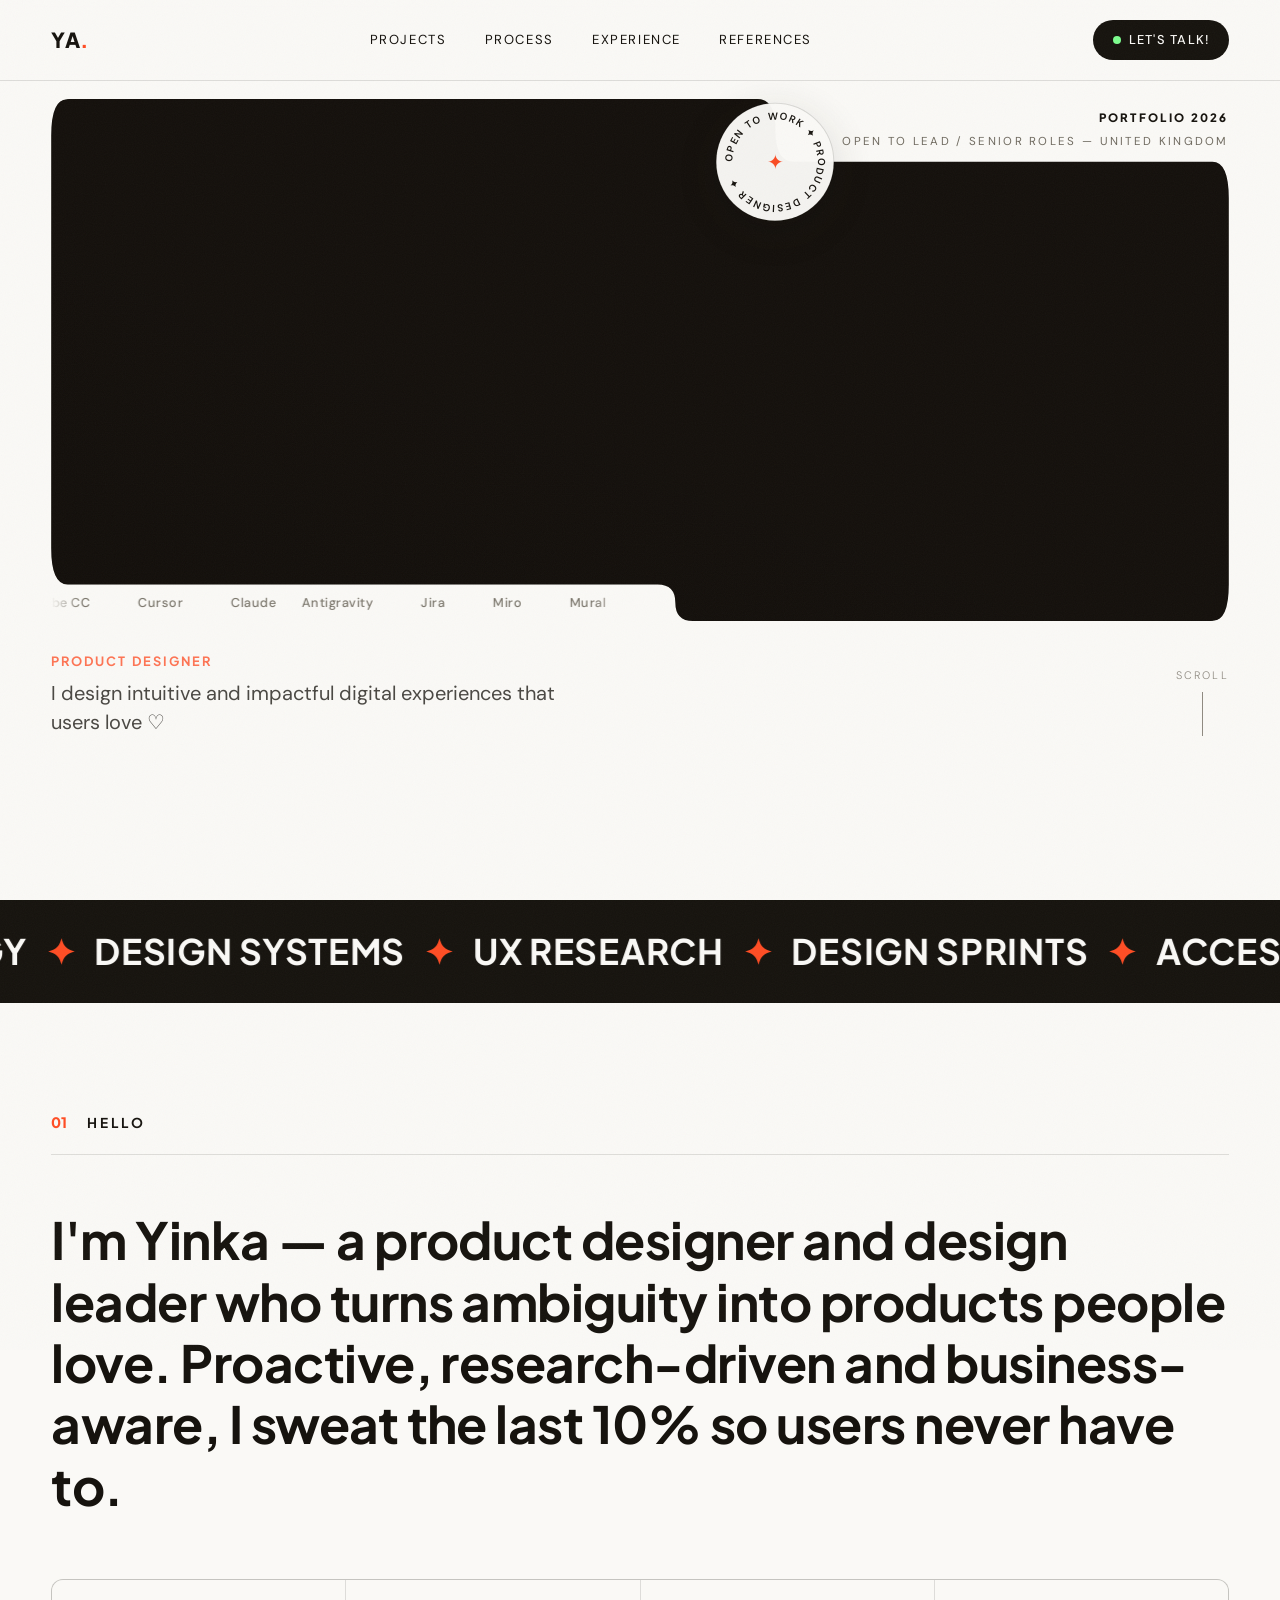
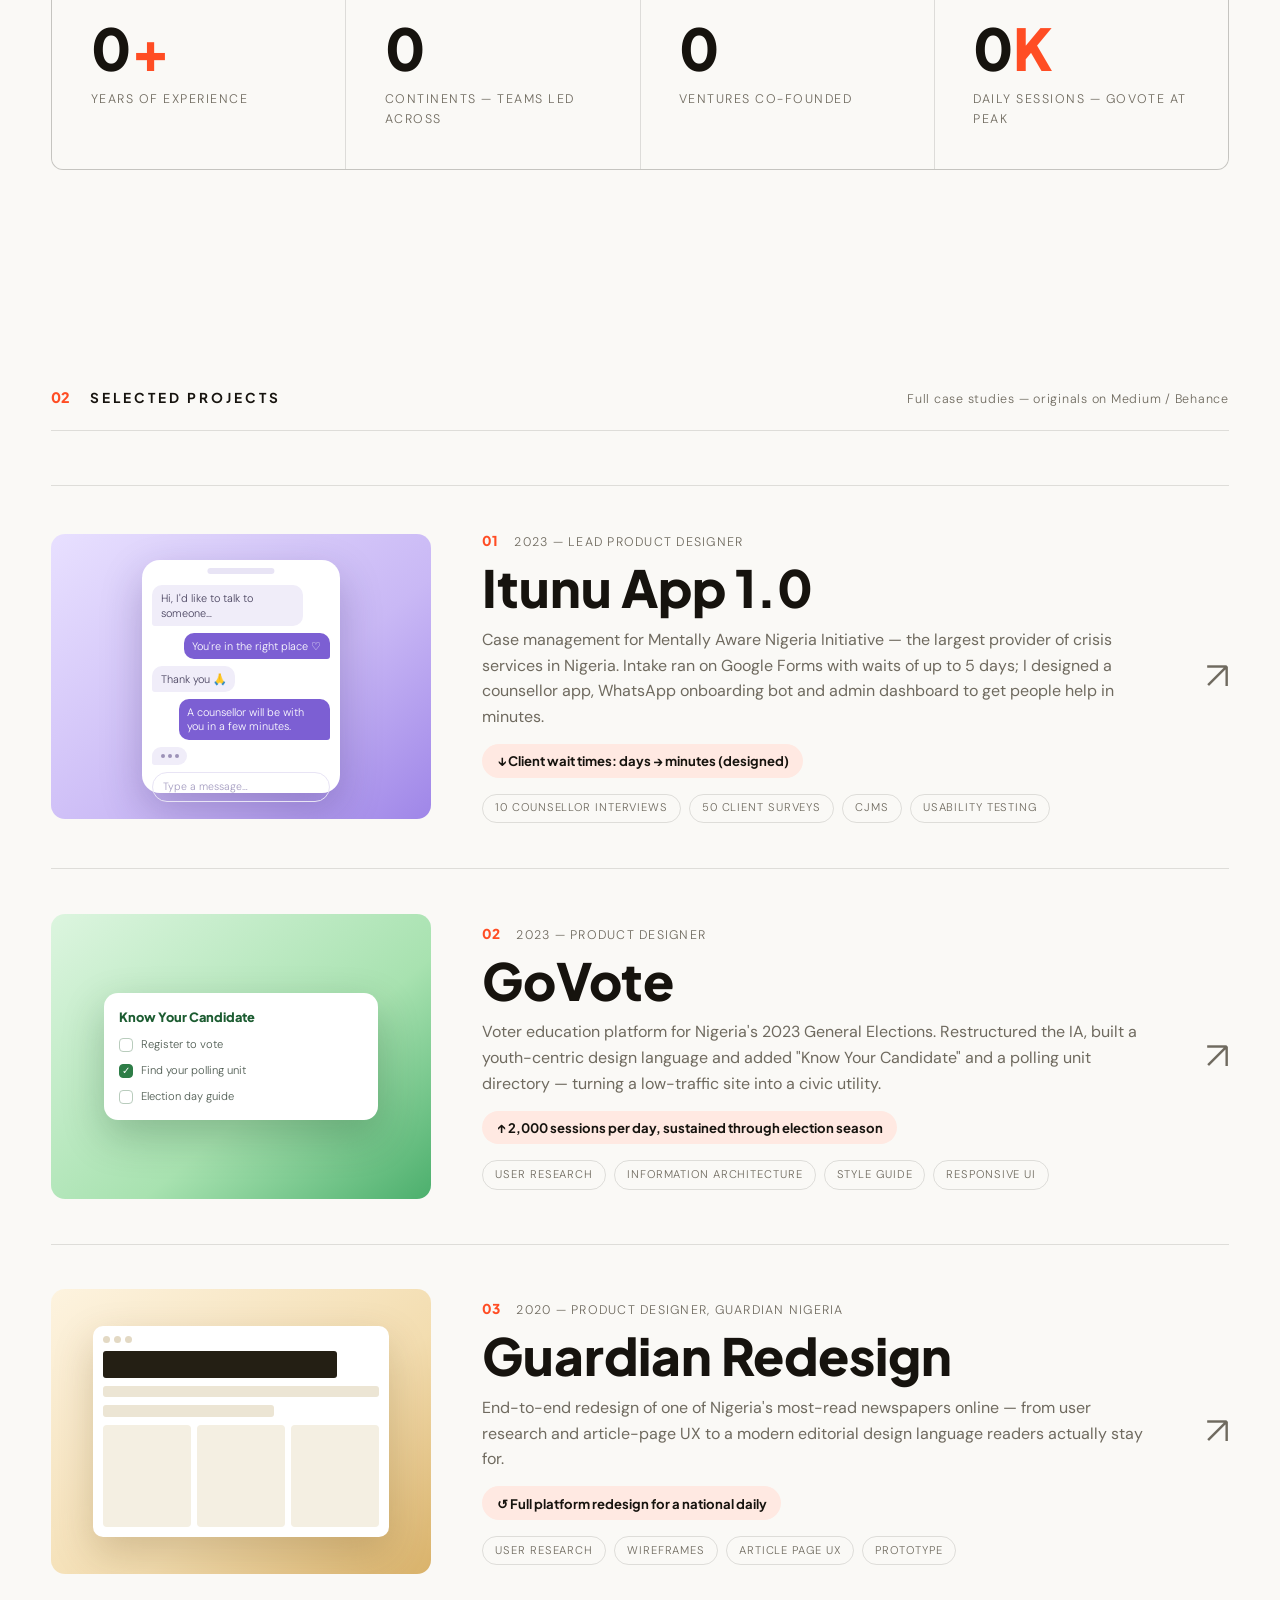
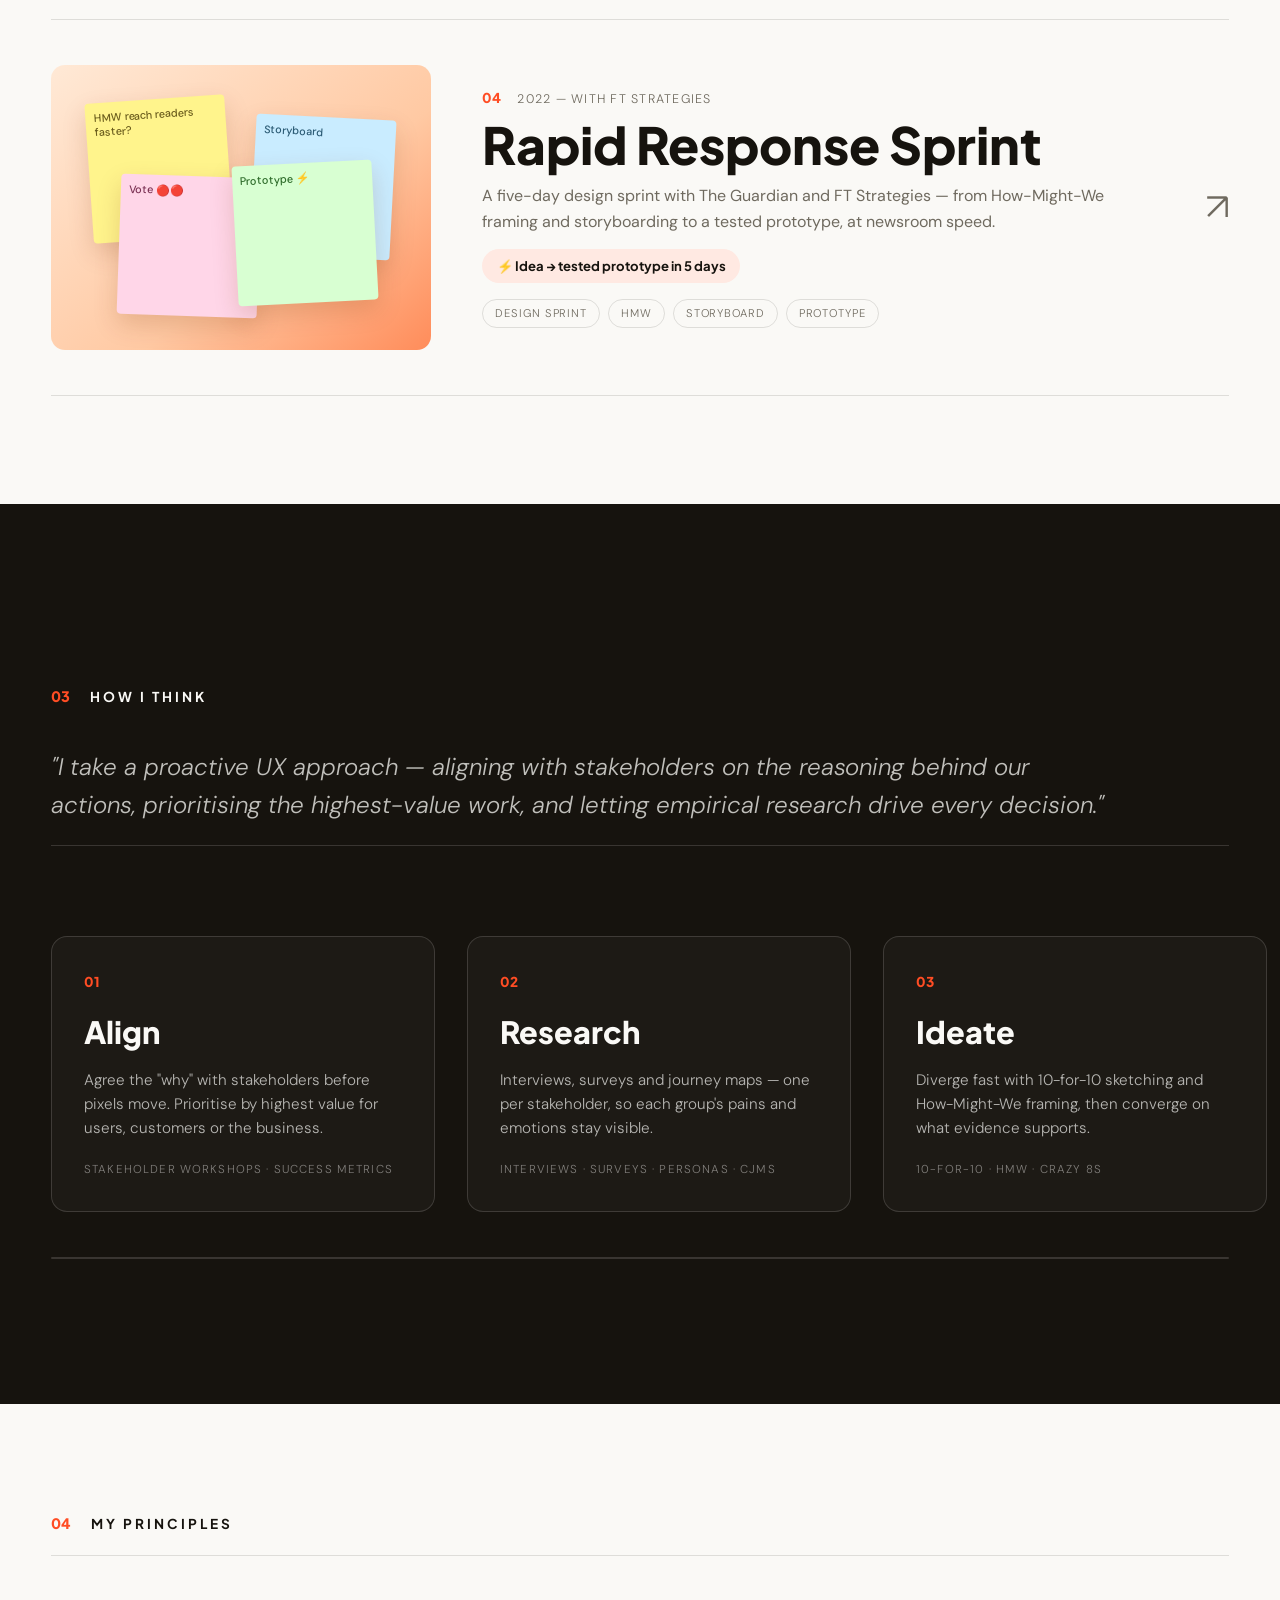
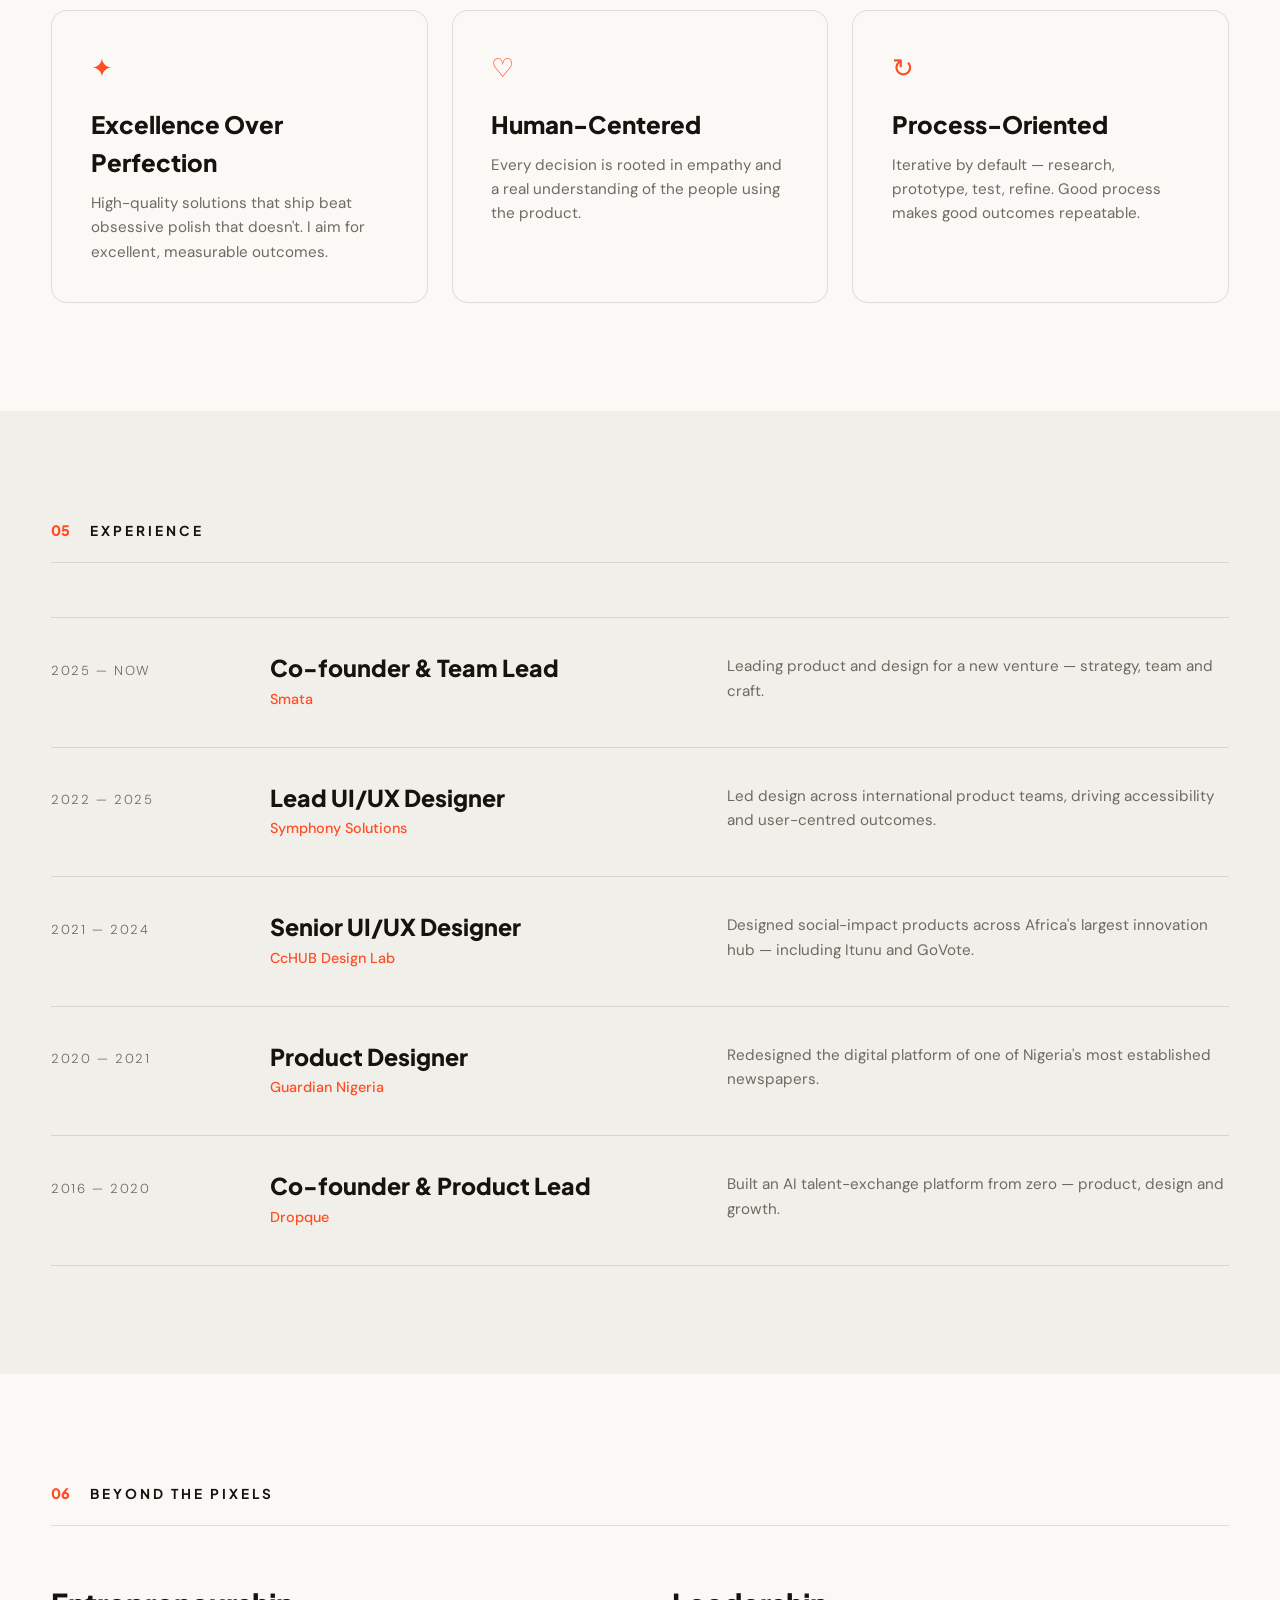
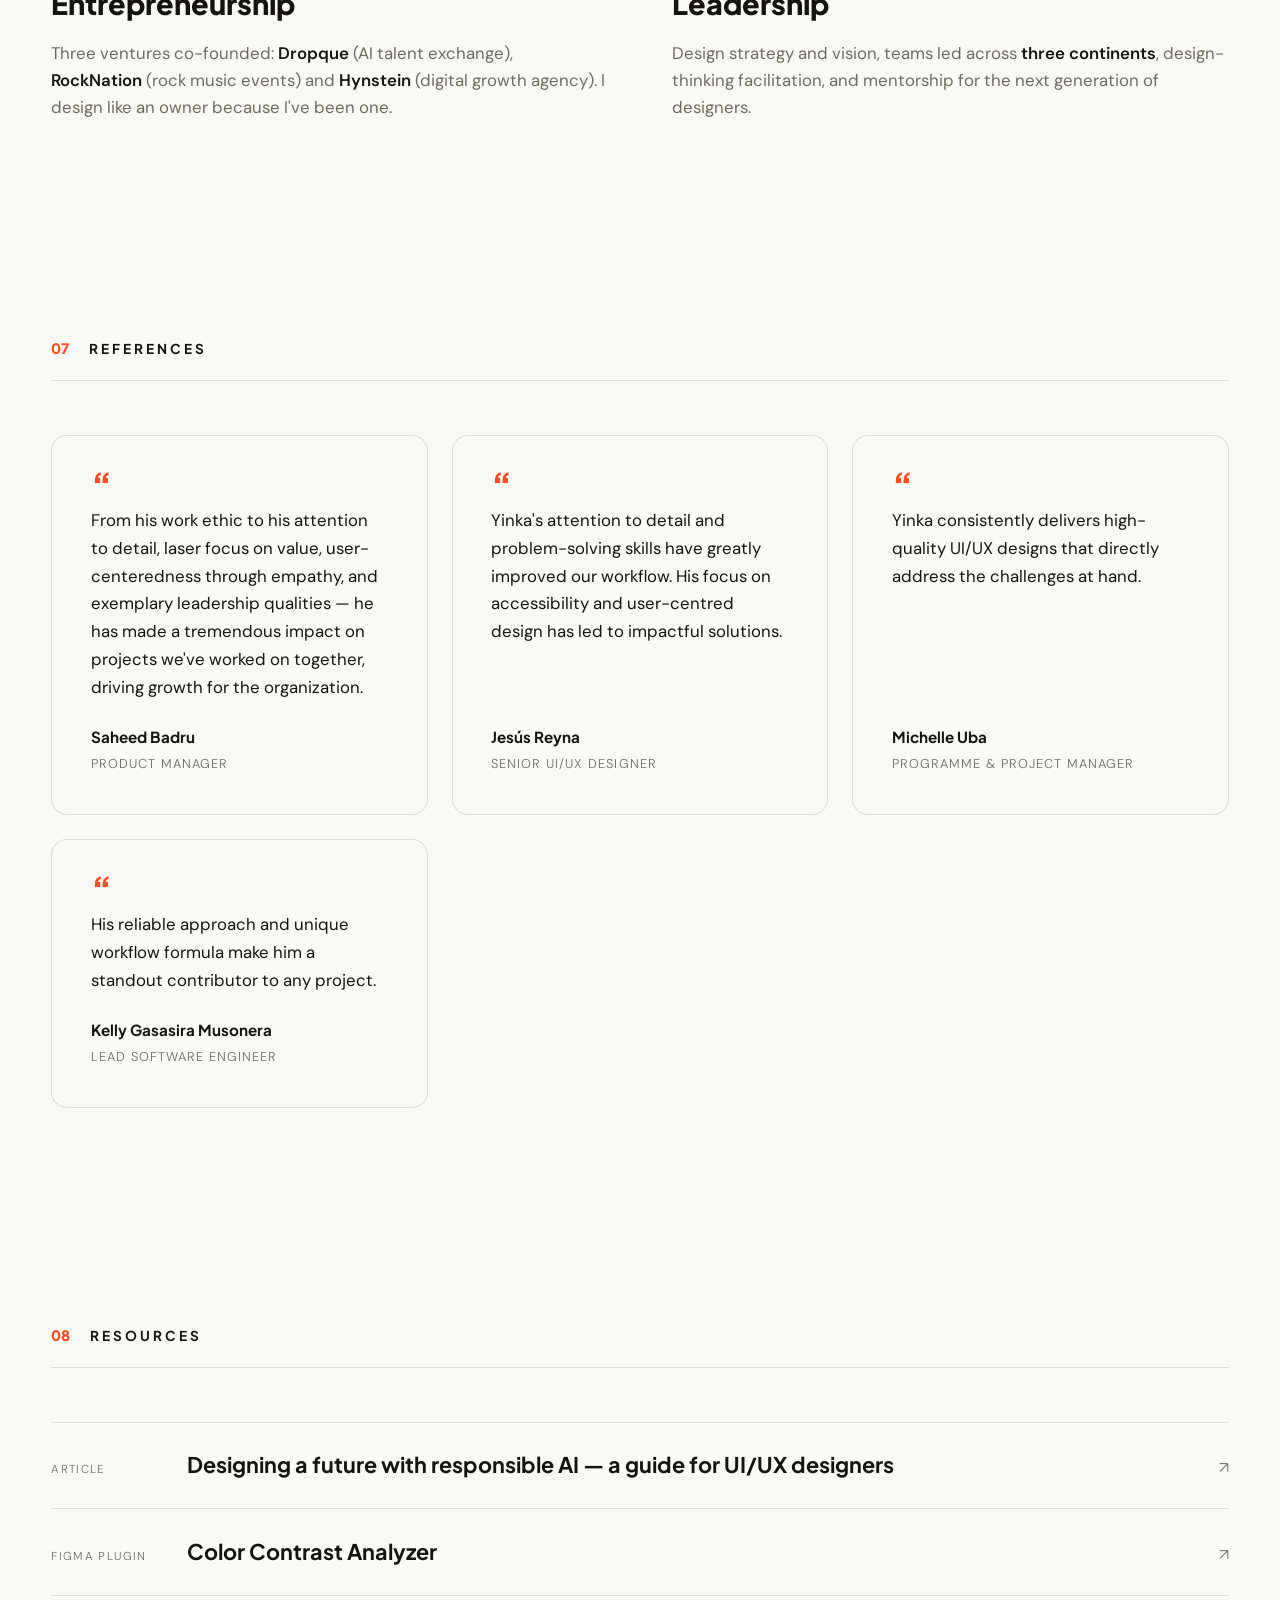
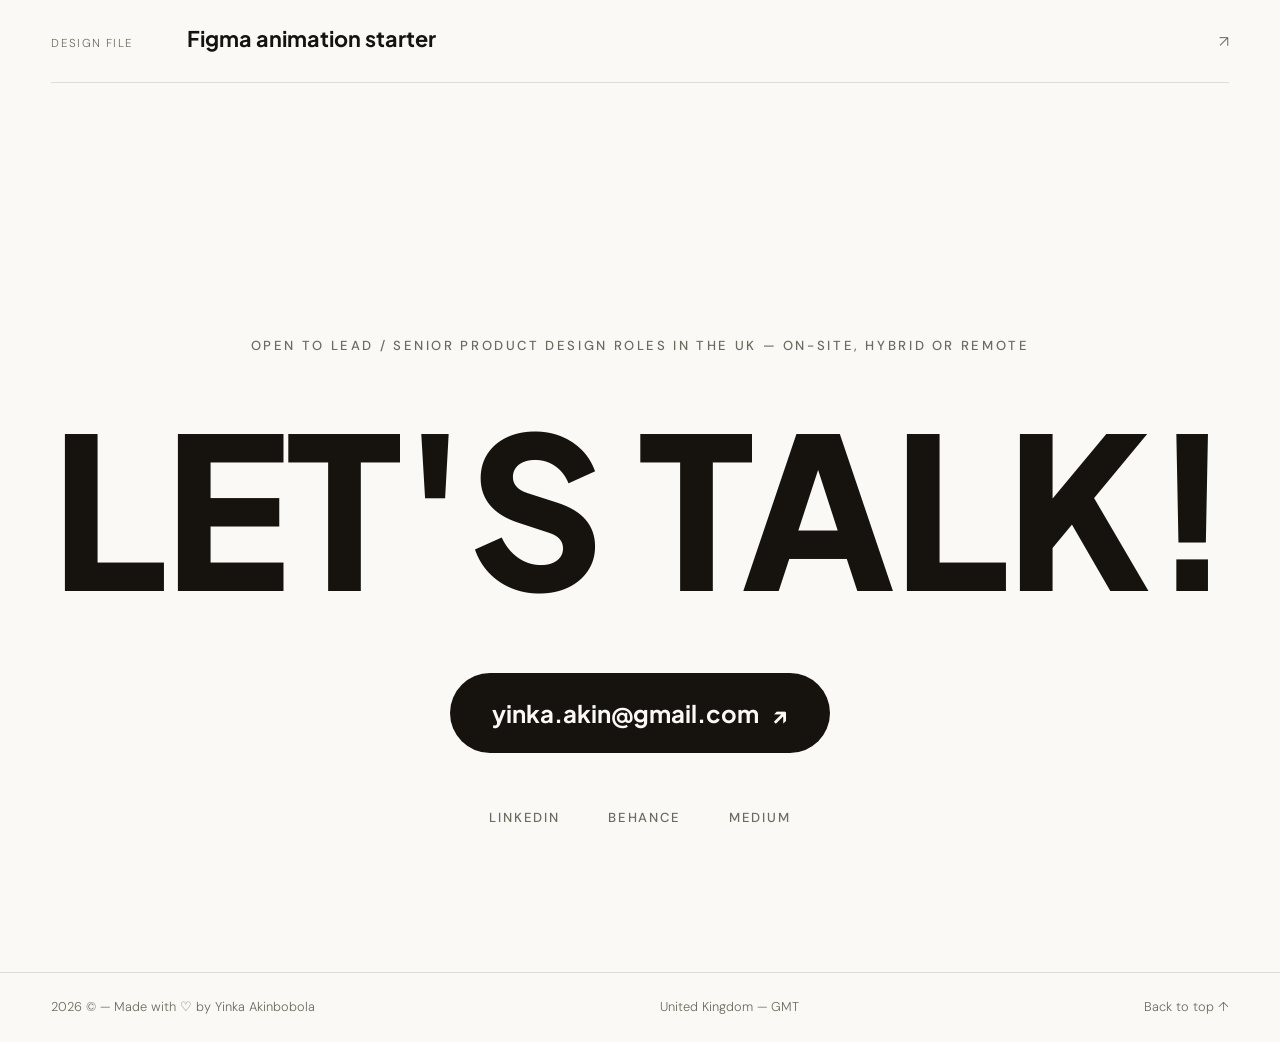
==== commit e286a297: "Remove headline overlay from hero — let the footage breathe (sr-only h1 kept) Co-Authored-By: Claude" ====
--- a/index.html
+++ b/index.html
@@ -9,7 +9,7 @@
   <link rel="preconnect" href="https://fonts.googleapis.com" />
   <link rel="preconnect" href="https://fonts.gstatic.com" crossorigin />
   <link href="https://fonts.googleapis.com/css2?family=Plus+Jakarta+Sans:wght@500;600;700;800&family=DM+Sans:opsz,wght@9..40,300;9..40,400;9..40,500&display=swap" rel="stylesheet" />
-  <link rel="stylesheet" href="styles.css?v=11" />
+  <link rel="stylesheet" href="styles.css?v=12" />
 </head>
 <body>
 
@@ -80,14 +80,7 @@
             <span>Open to Lead / Senior roles — United Kingdom</span>
           </p>
 
-          <!-- Headline over the footage -->
-          <div class="hero-copy">
-            <p class="hero-copy-kicker" data-hero-fade>I design intuitive &amp; impactful digital</p>
-            <h1 class="hero-title">
-              <span class="line"><span class="line-inner">EXPERIENCES</span></span>
-              <span class="line line--outline"><span class="line-inner">USERS LOVE <em class="heart">♡</em></span></span>
-            </h1>
-          </div>
+          <h1 class="sr-only">Yinka Akinbobola — I design intuitive and impactful digital experiences users love</h1>
 
           <!-- Spinning badge pinned at the notch junction -->
           <div class="hero-badge" data-hero-fade aria-hidden="true">
@@ -529,6 +522,6 @@
   <script src="https://cdnjs.cloudflare.com/ajax/libs/gsap/3.12.5/gsap.min.js"></script>
   <script src="https://cdnjs.cloudflare.com/ajax/libs/gsap/3.12.5/ScrollTrigger.min.js"></script>
   <script src="https://unpkg.com/lenis@1.1.14/dist/lenis.min.js"></script>
-  <script src="main.js?v=11"></script>
+  <script src="main.js?v=12"></script>
 </body>
 </html>
--- a/styles.css
+++ b/styles.css
@@ -356,10 +356,21 @@
   inset: 0;
   background: linear-gradient(
     200deg,
-    rgba(12, 9, 6, 0.02) 30%,
-    rgba(12, 9, 6, 0.32) 68%,
-    rgba(12, 9, 6, 0.6) 100%
+    rgba(12, 9, 6, 0) 55%,
+    rgba(12, 9, 6, 0.18) 100%
   );
+}
+
+.sr-only {
+  position: absolute;
+  width: 1px;
+  height: 1px;
+  padding: 0;
+  margin: -1px;
+  overflow: hidden;
+  clip: rect(0 0 0 0);
+  white-space: nowrap;
+  border: 0;
 }
 
 /* eyebrow slotted into the top-right notch */
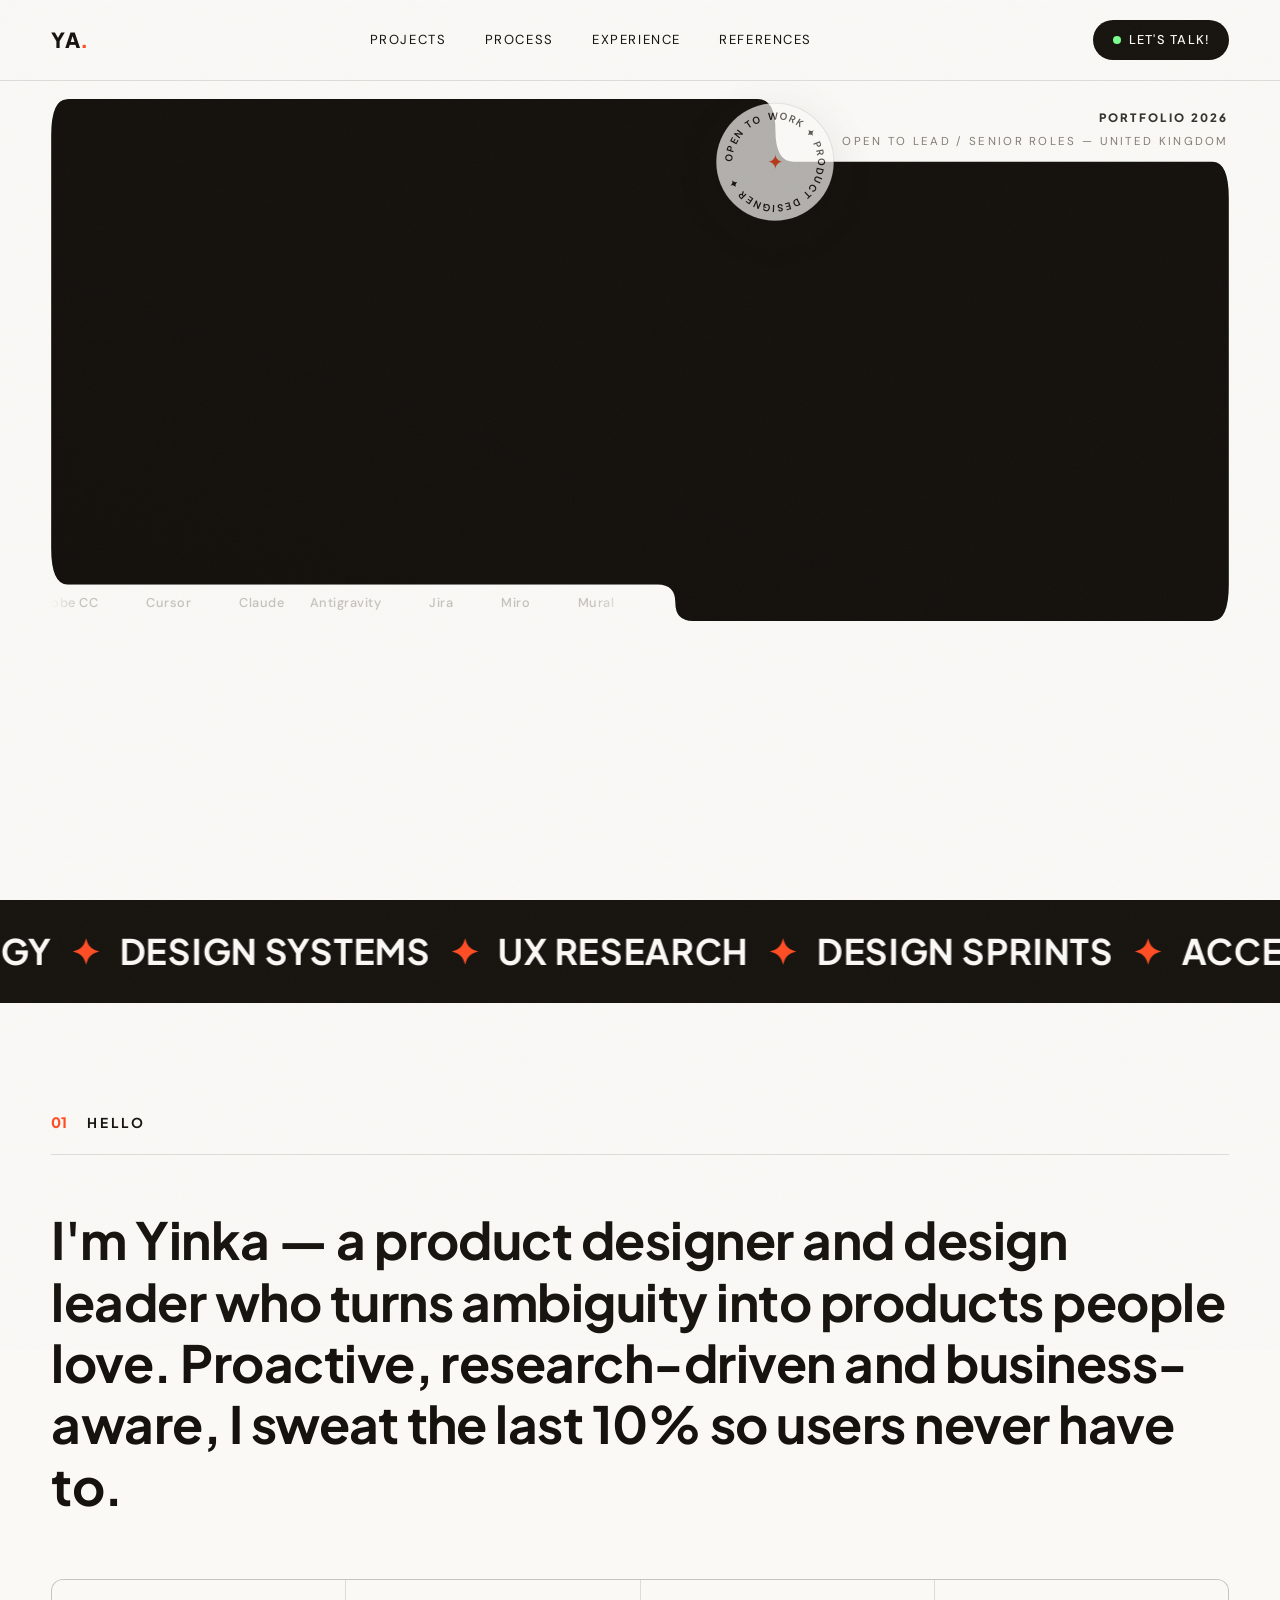
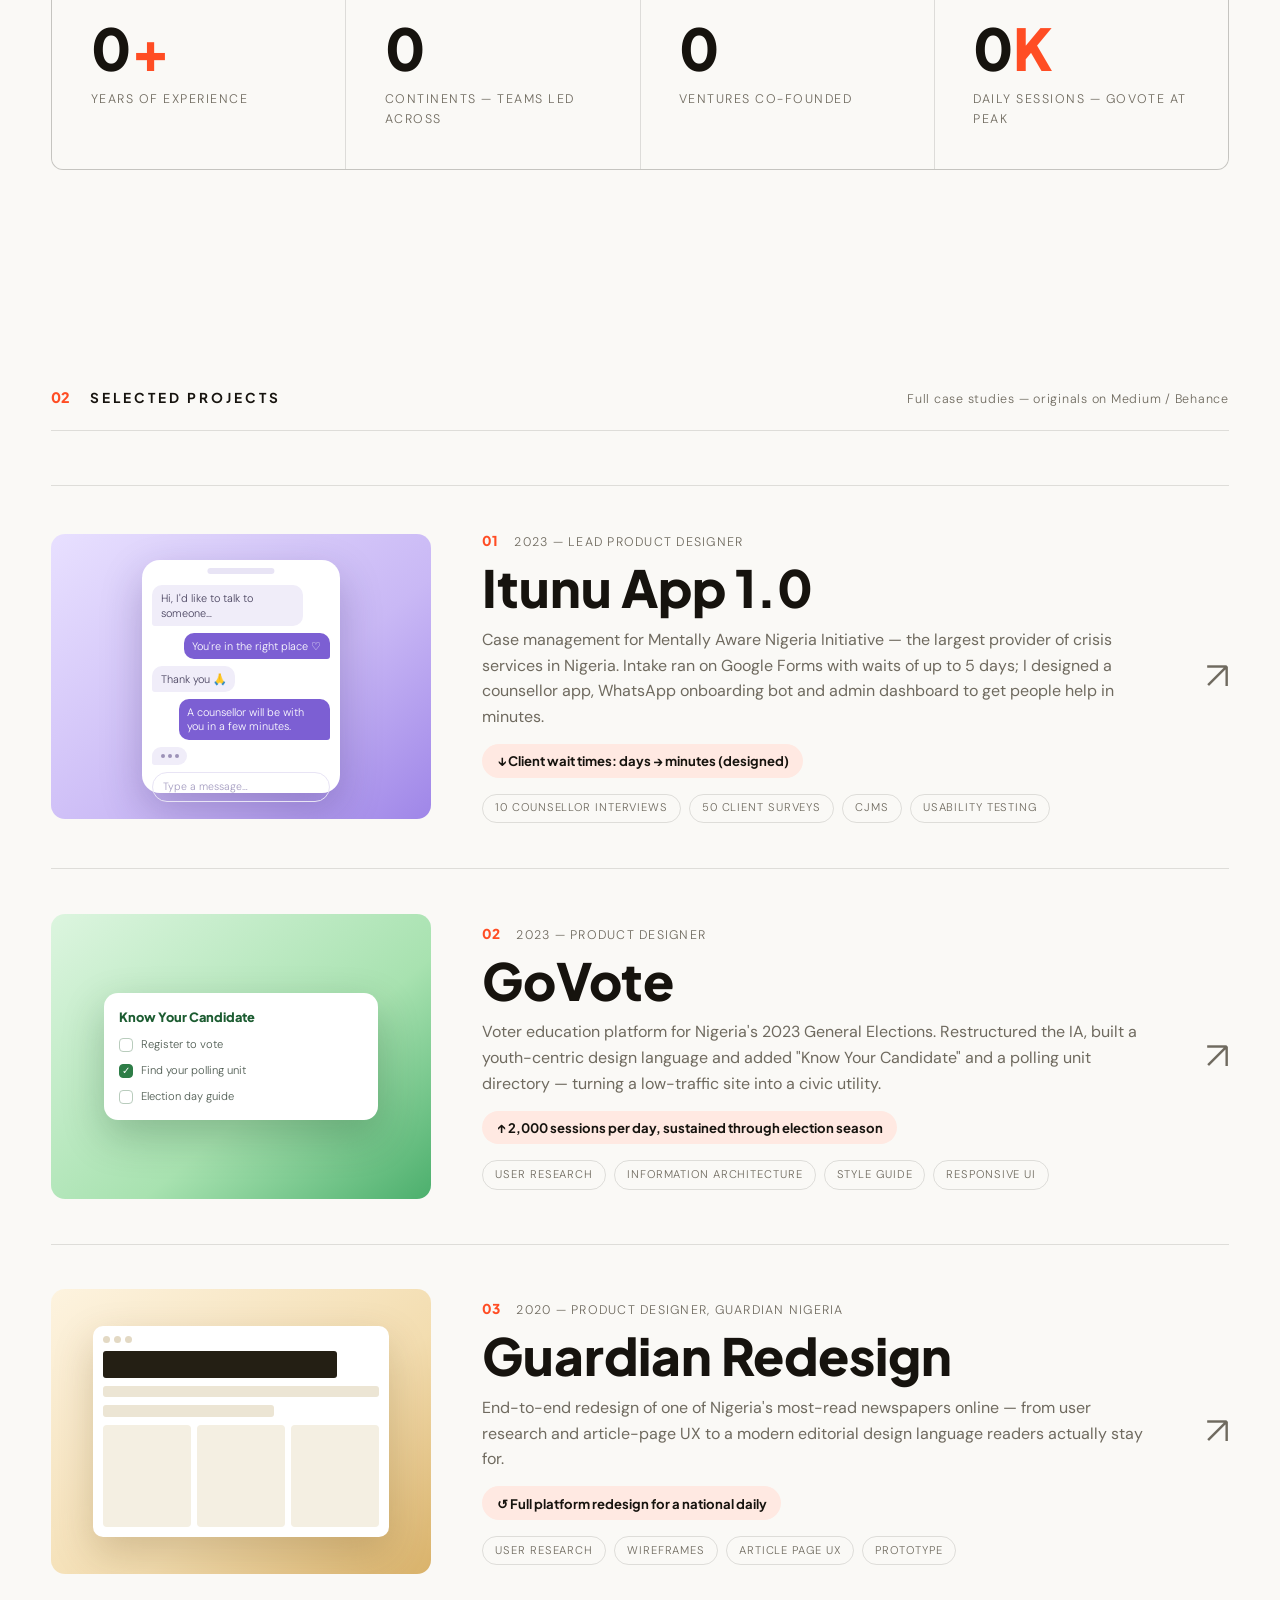
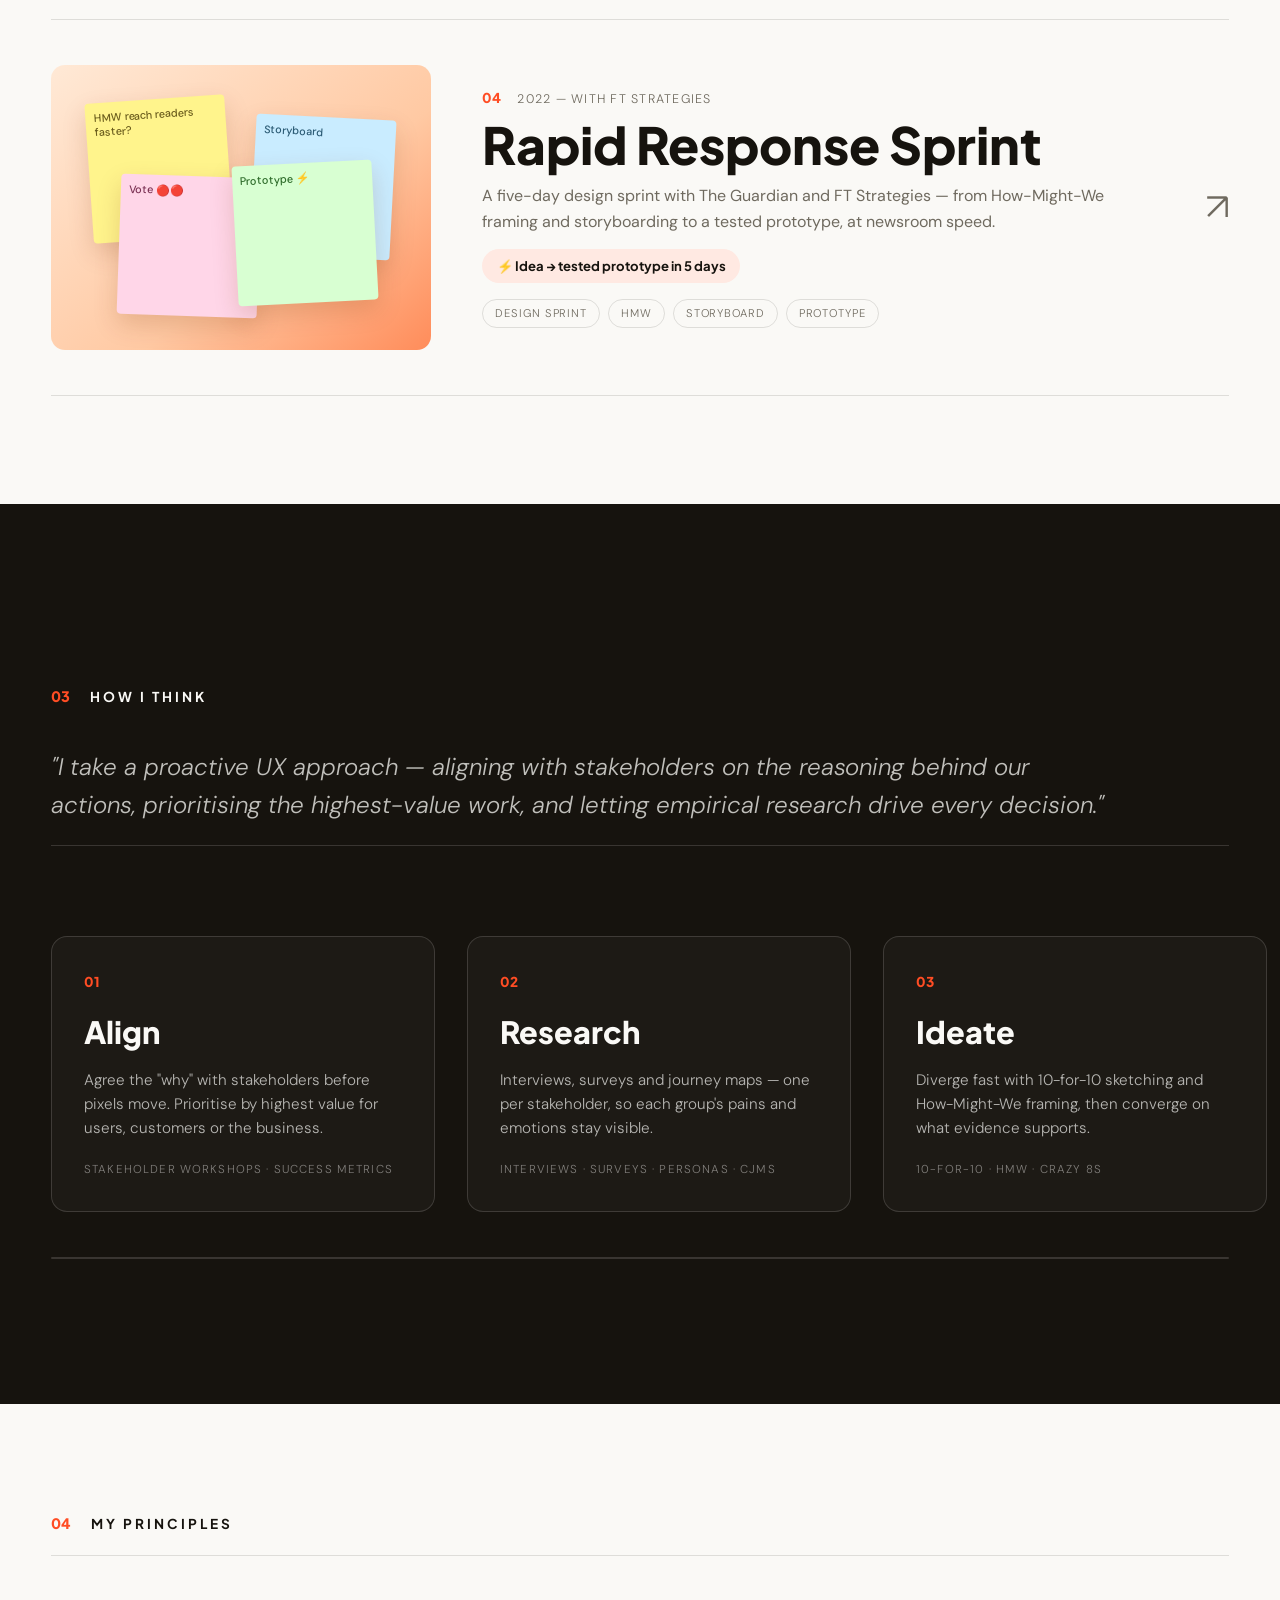
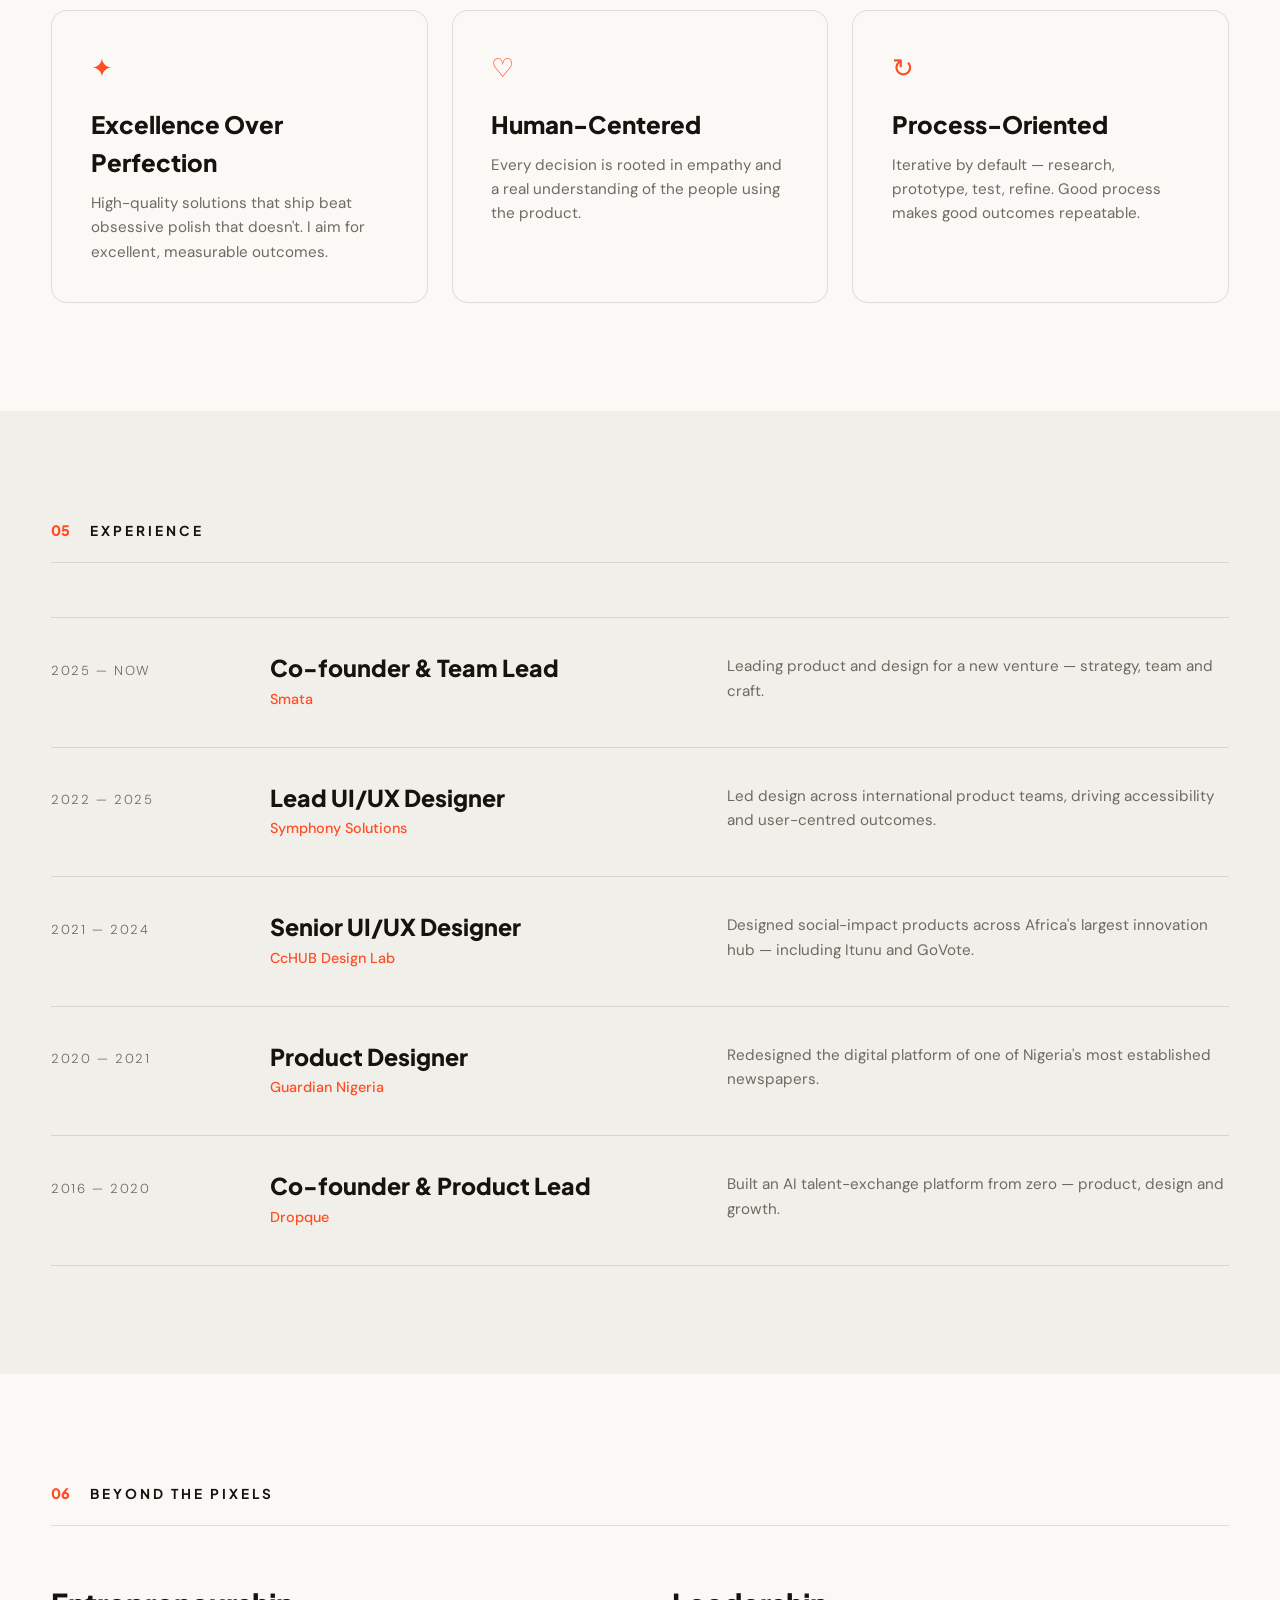
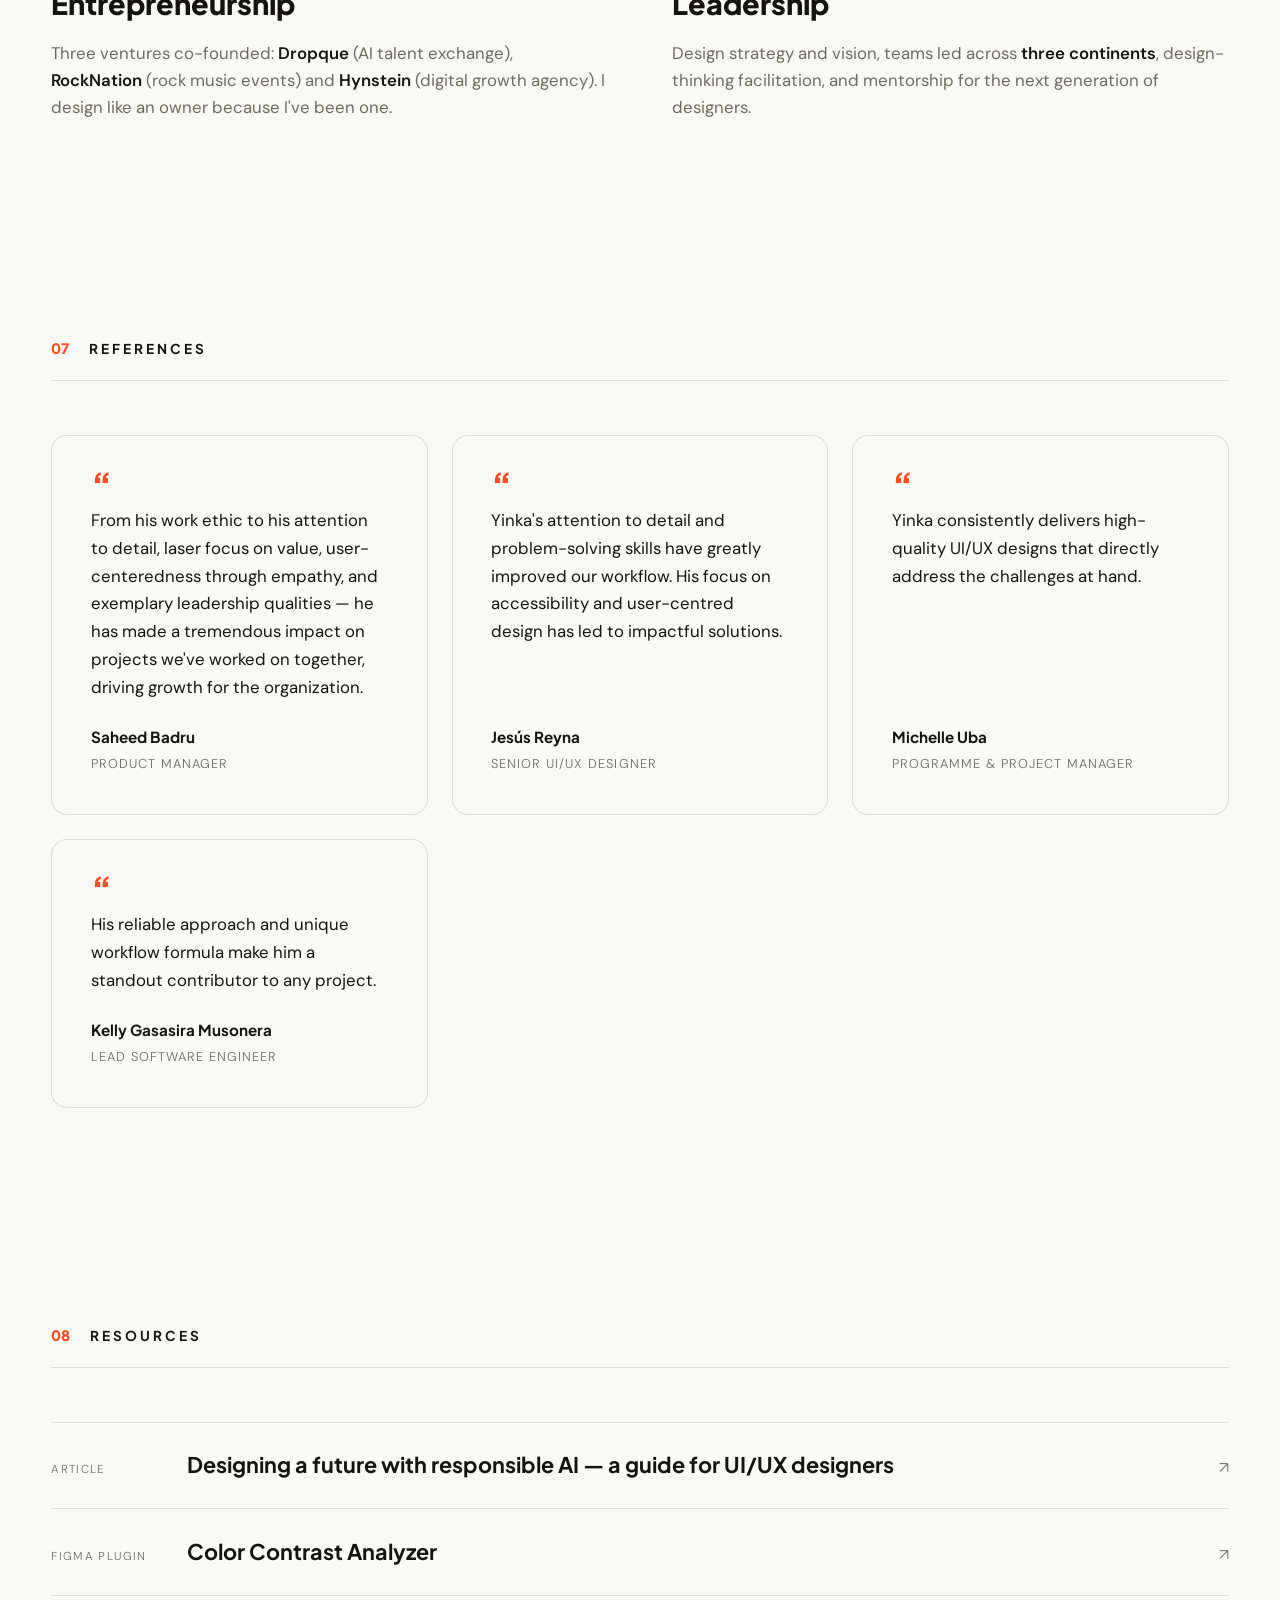
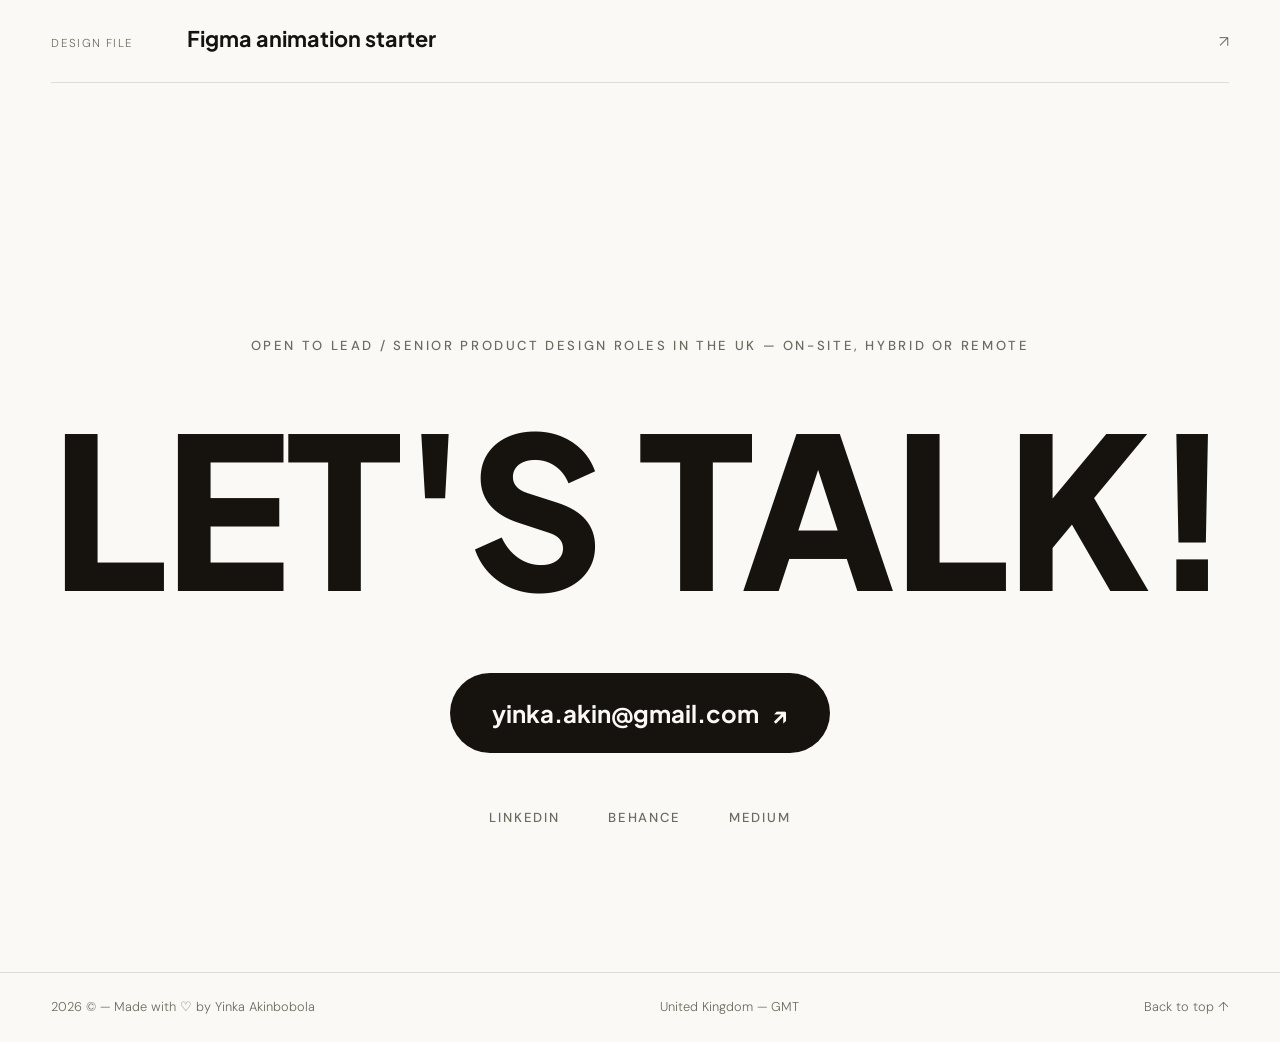
==== commit 7436e9dd: "Double Diamond preloader — Discover/Define/Develop/Deliver draw-in replaces the counter Co-Authored-" ====
--- a/index.html
+++ b/index.html
@@ -9,15 +9,24 @@
   <link rel="preconnect" href="https://fonts.googleapis.com" />
   <link rel="preconnect" href="https://fonts.gstatic.com" crossorigin />
   <link href="https://fonts.googleapis.com/css2?family=Plus+Jakarta+Sans:wght@500;600;700;800&family=DM+Sans:opsz,wght@9..40,300;9..40,400;9..40,500&display=swap" rel="stylesheet" />
-  <link rel="stylesheet" href="styles.css?v=12" />
+  <link rel="stylesheet" href="styles.css?v=13" />
 </head>
 <body>
 
-  <!-- Preloader -->
+  <!-- Preloader: the Double Diamond, drawn in -->
   <div class="preloader" id="preloader">
-    <div class="preloader-inner">
+    <div class="preloader-inner preloader-inner--dd">
+      <svg class="dd" viewBox="0 0 320 120" aria-hidden="true">
+        <path class="dd-path" d="M10 60 L85 15 L160 60 L85 105 Z" />
+        <path class="dd-path dd-path--accent" d="M160 60 L235 15 L310 60 L235 105 Z" />
+        <circle class="dd-dot" cx="10" cy="60" r="4" />
+        <circle class="dd-dot" cx="160" cy="60" r="4" />
+        <circle class="dd-dot dd-dot--accent" cx="310" cy="60" r="4" />
+      </svg>
+      <div class="dd-labels" aria-hidden="true">
+        <span>Discover</span><span>Define</span><span>Develop</span><span>Deliver</span>
+      </div>
       <span class="preloader-name">Yinka Akinbobola ♡</span>
-      <span class="preloader-count" id="preloader-count">00</span>
     </div>
   </div>
 
@@ -522,6 +531,6 @@
   <script src="https://cdnjs.cloudflare.com/ajax/libs/gsap/3.12.5/gsap.min.js"></script>
   <script src="https://cdnjs.cloudflare.com/ajax/libs/gsap/3.12.5/ScrollTrigger.min.js"></script>
   <script src="https://unpkg.com/lenis@1.1.14/dist/lenis.min.js"></script>
-  <script src="main.js?v=12"></script>
+  <script src="main.js?v=13"></script>
 </body>
 </html>
--- a/styles.css
+++ b/styles.css
@@ -58,27 +58,46 @@
   z-index: 10000;
   background: var(--bg);
   display: flex;
-  align-items: flex-end;
-}
-.preloader-inner {
-  width: 100%;
+  align-items: center;
+  justify-content: center;
+}
+.preloader-inner--dd {
+  display: flex;
+  flex-direction: column;
+  align-items: center;
+  gap: 1.1rem;
+  padding: var(--pad);
+}
+.dd {
+  width: clamp(240px, 38vw, 420px);
+  height: auto;
+  overflow: visible;
+}
+.dd-path {
+  fill: none;
+  stroke: var(--ink);
+  stroke-width: 2.5;
+  stroke-linejoin: round;
+  stroke-linecap: round;
+}
+.dd-path--accent { stroke: var(--accent); }
+.dd-dot { fill: var(--ink); }
+.dd-dot--accent { fill: var(--accent); }
+.dd-labels {
+  width: clamp(240px, 38vw, 420px);
   display: flex;
   justify-content: space-between;
-  align-items: flex-end;
-  padding: var(--pad);
+  font-size: clamp(0.58rem, 1vw, 0.72rem);
+  font-weight: 500;
+  text-transform: uppercase;
+  letter-spacing: 0.14em;
+  color: var(--muted);
 }
 .preloader-name {
   font-family: var(--font-display);
   font-weight: 700;
-  font-size: clamp(1rem, 2vw, 1.5rem);
-}
-.preloader-count {
-  font-family: var(--font-display);
-  font-weight: 800;
-  font-size: clamp(4rem, 14vw, 10rem);
-  line-height: 0.85;
-  color: var(--accent);
-  font-variant-numeric: tabular-nums;
+  font-size: clamp(0.9rem, 1.6vw, 1.15rem);
+  margin-top: 0.5rem;
 }
 html.no-js .preloader { display: none; }
 
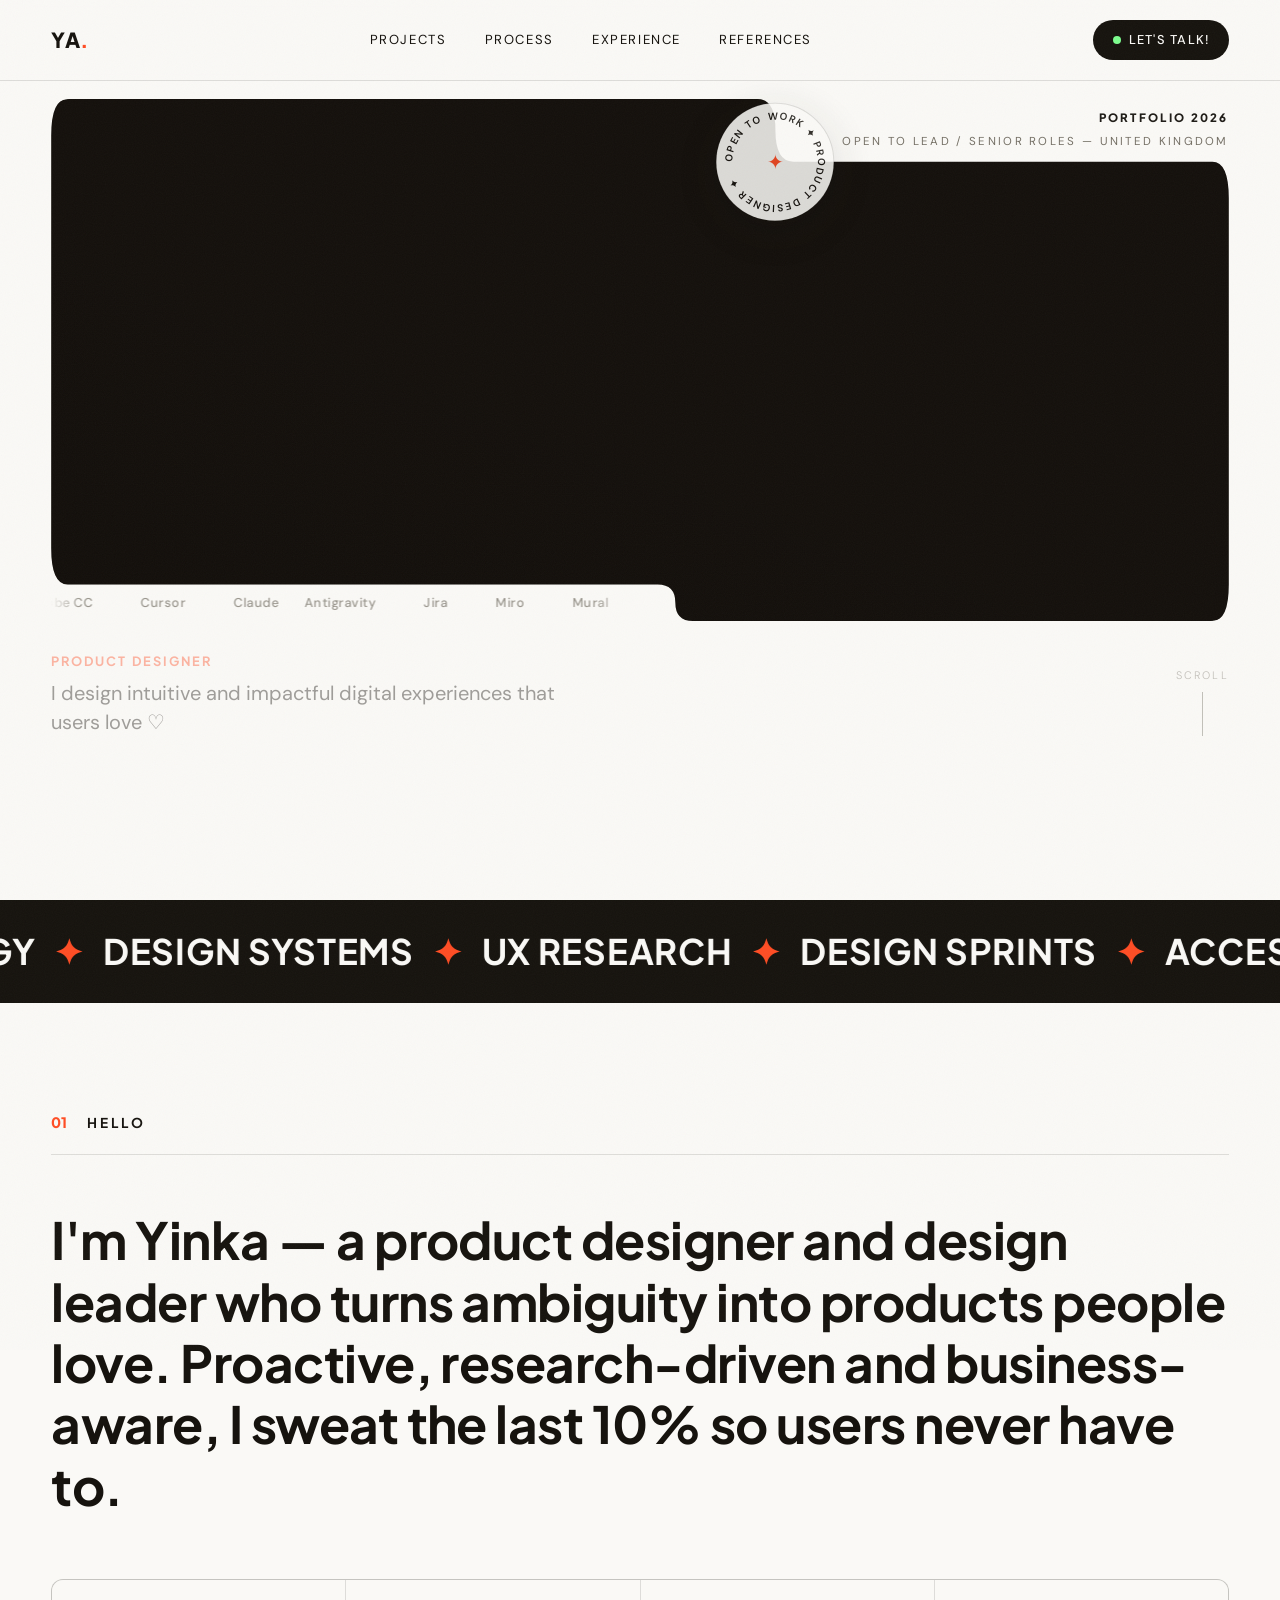
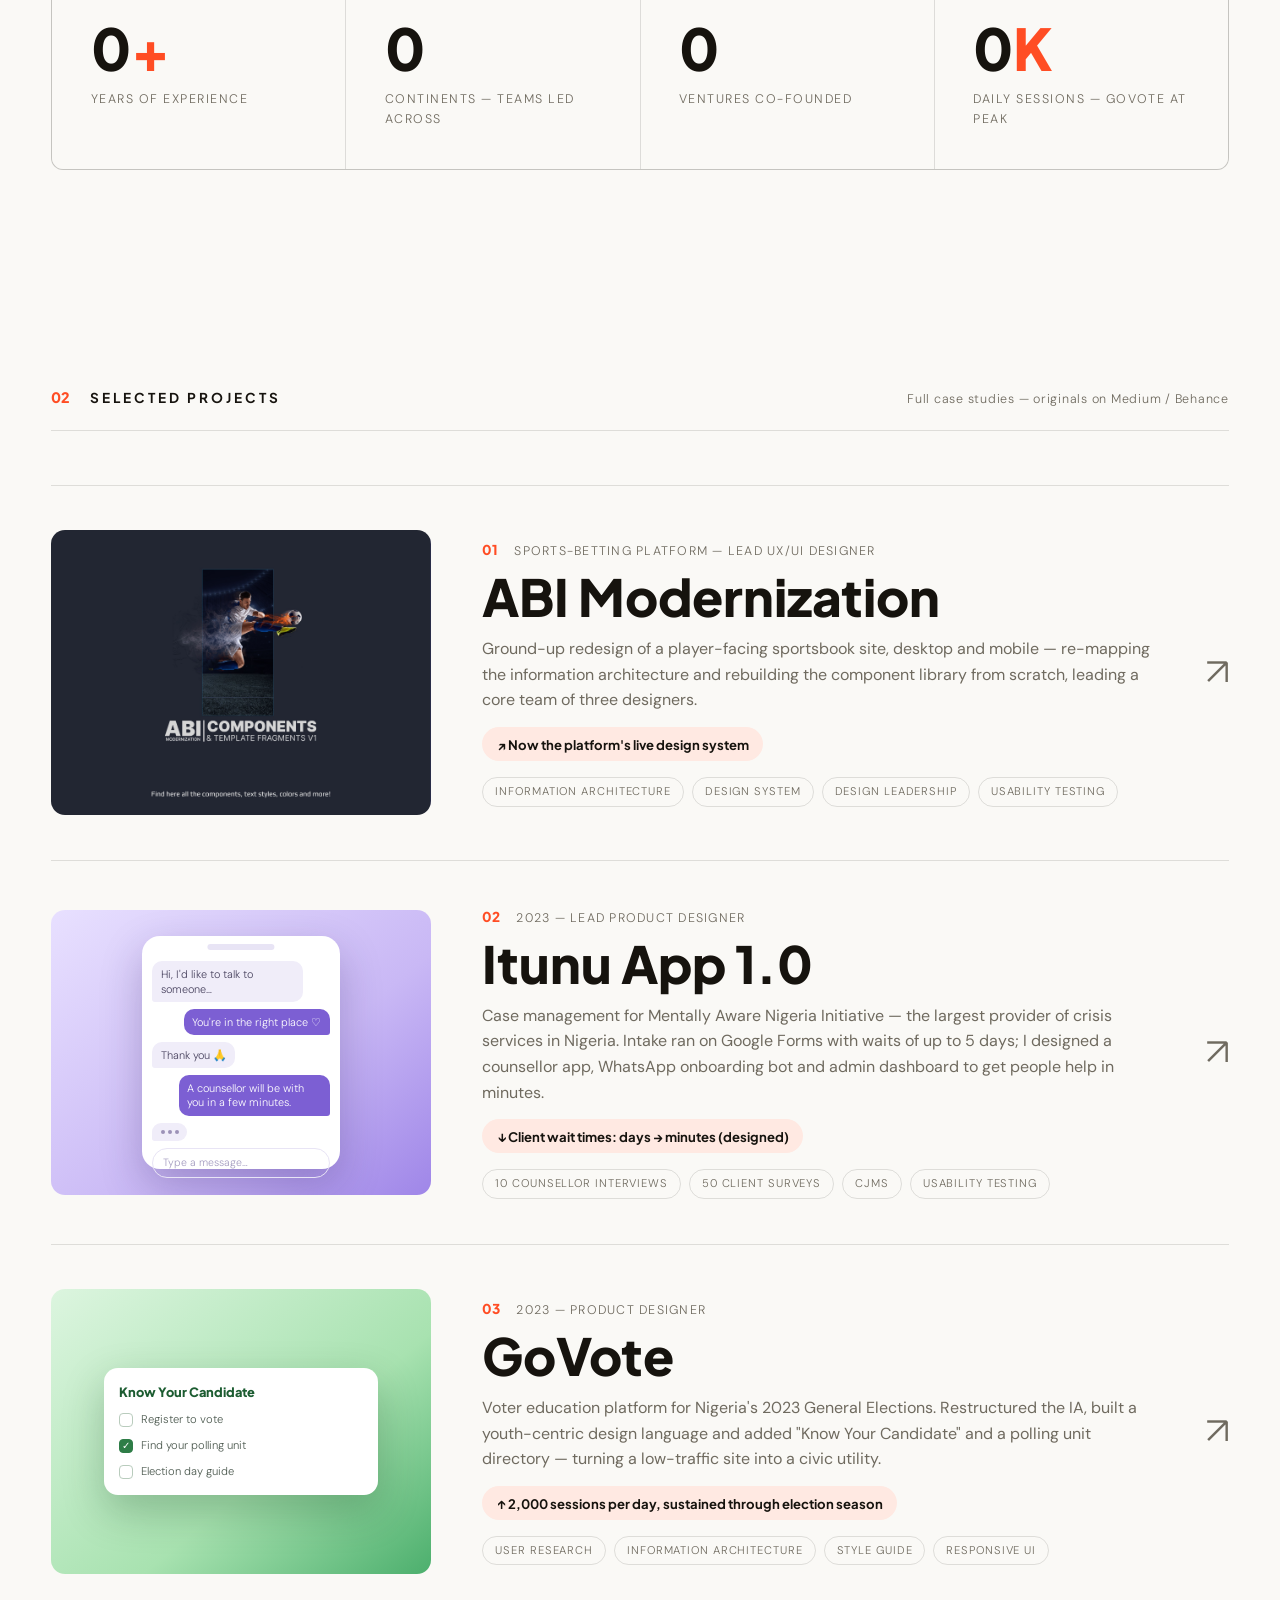
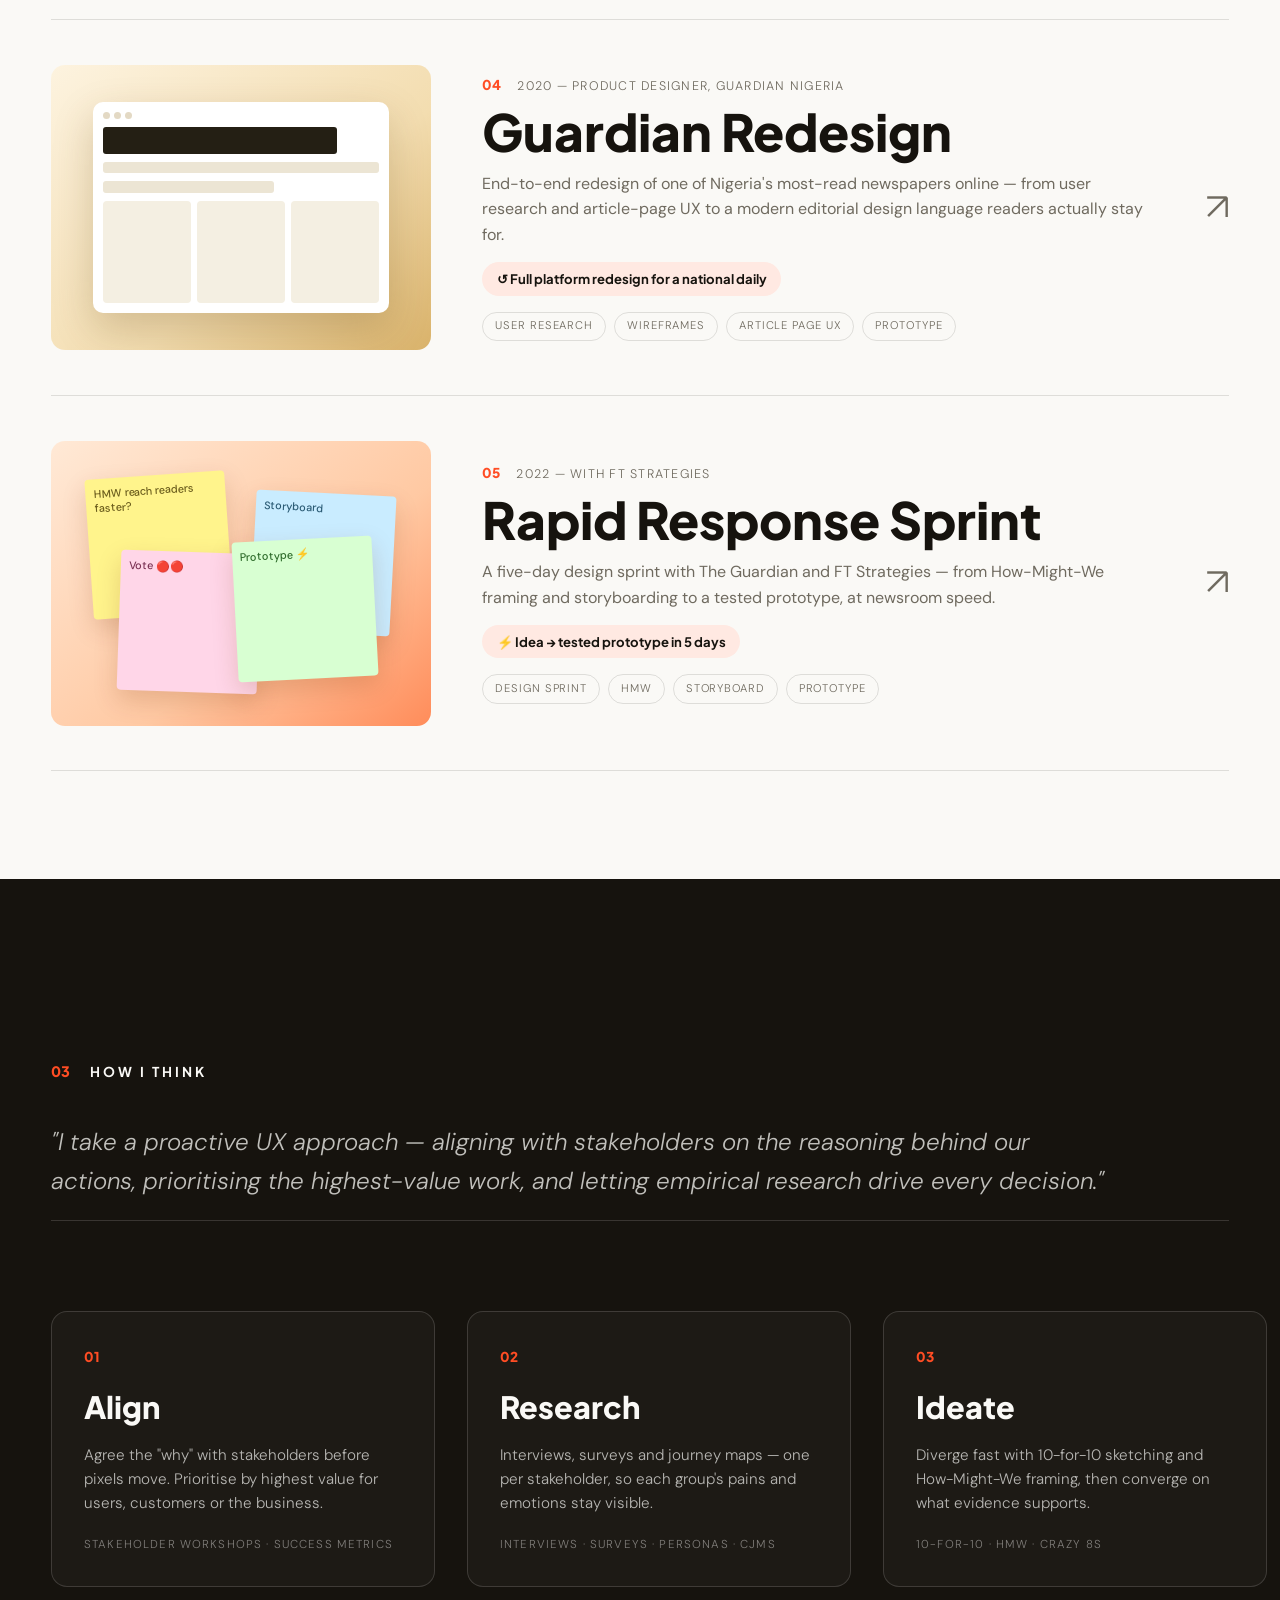
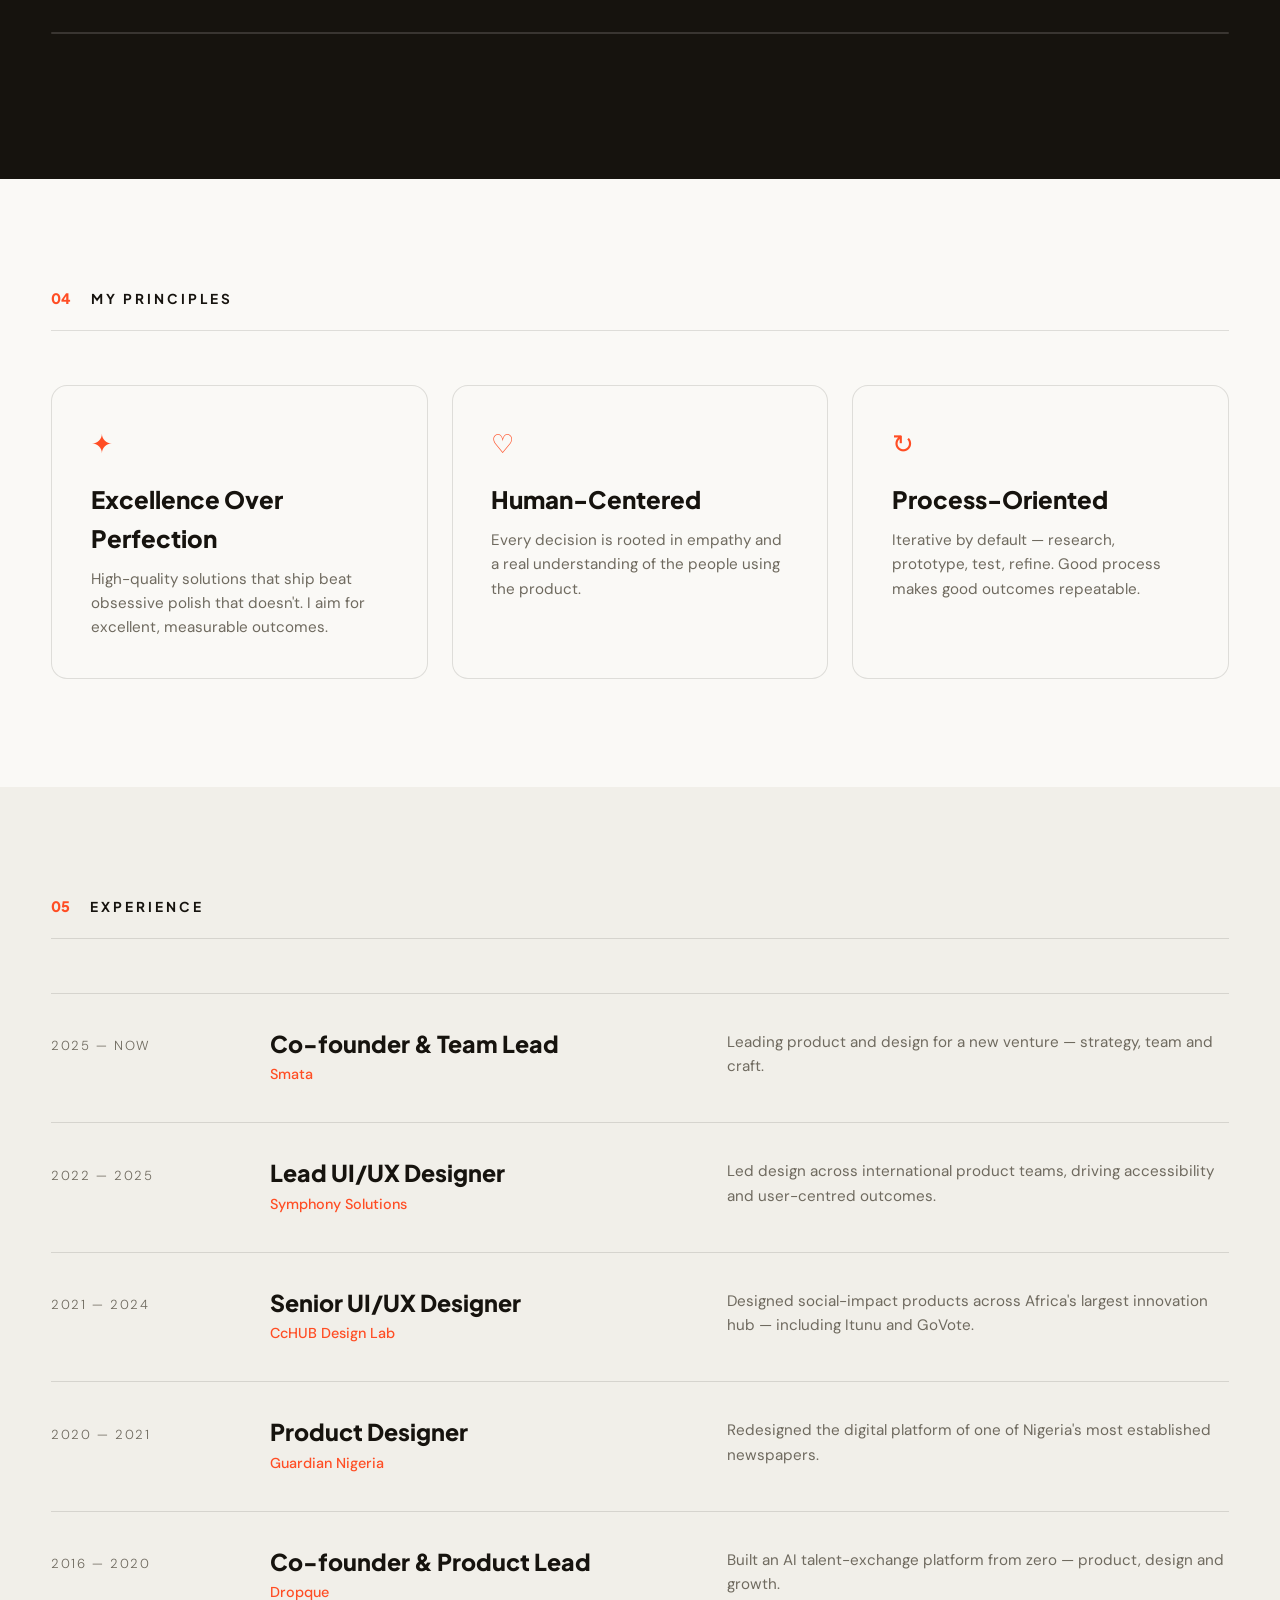
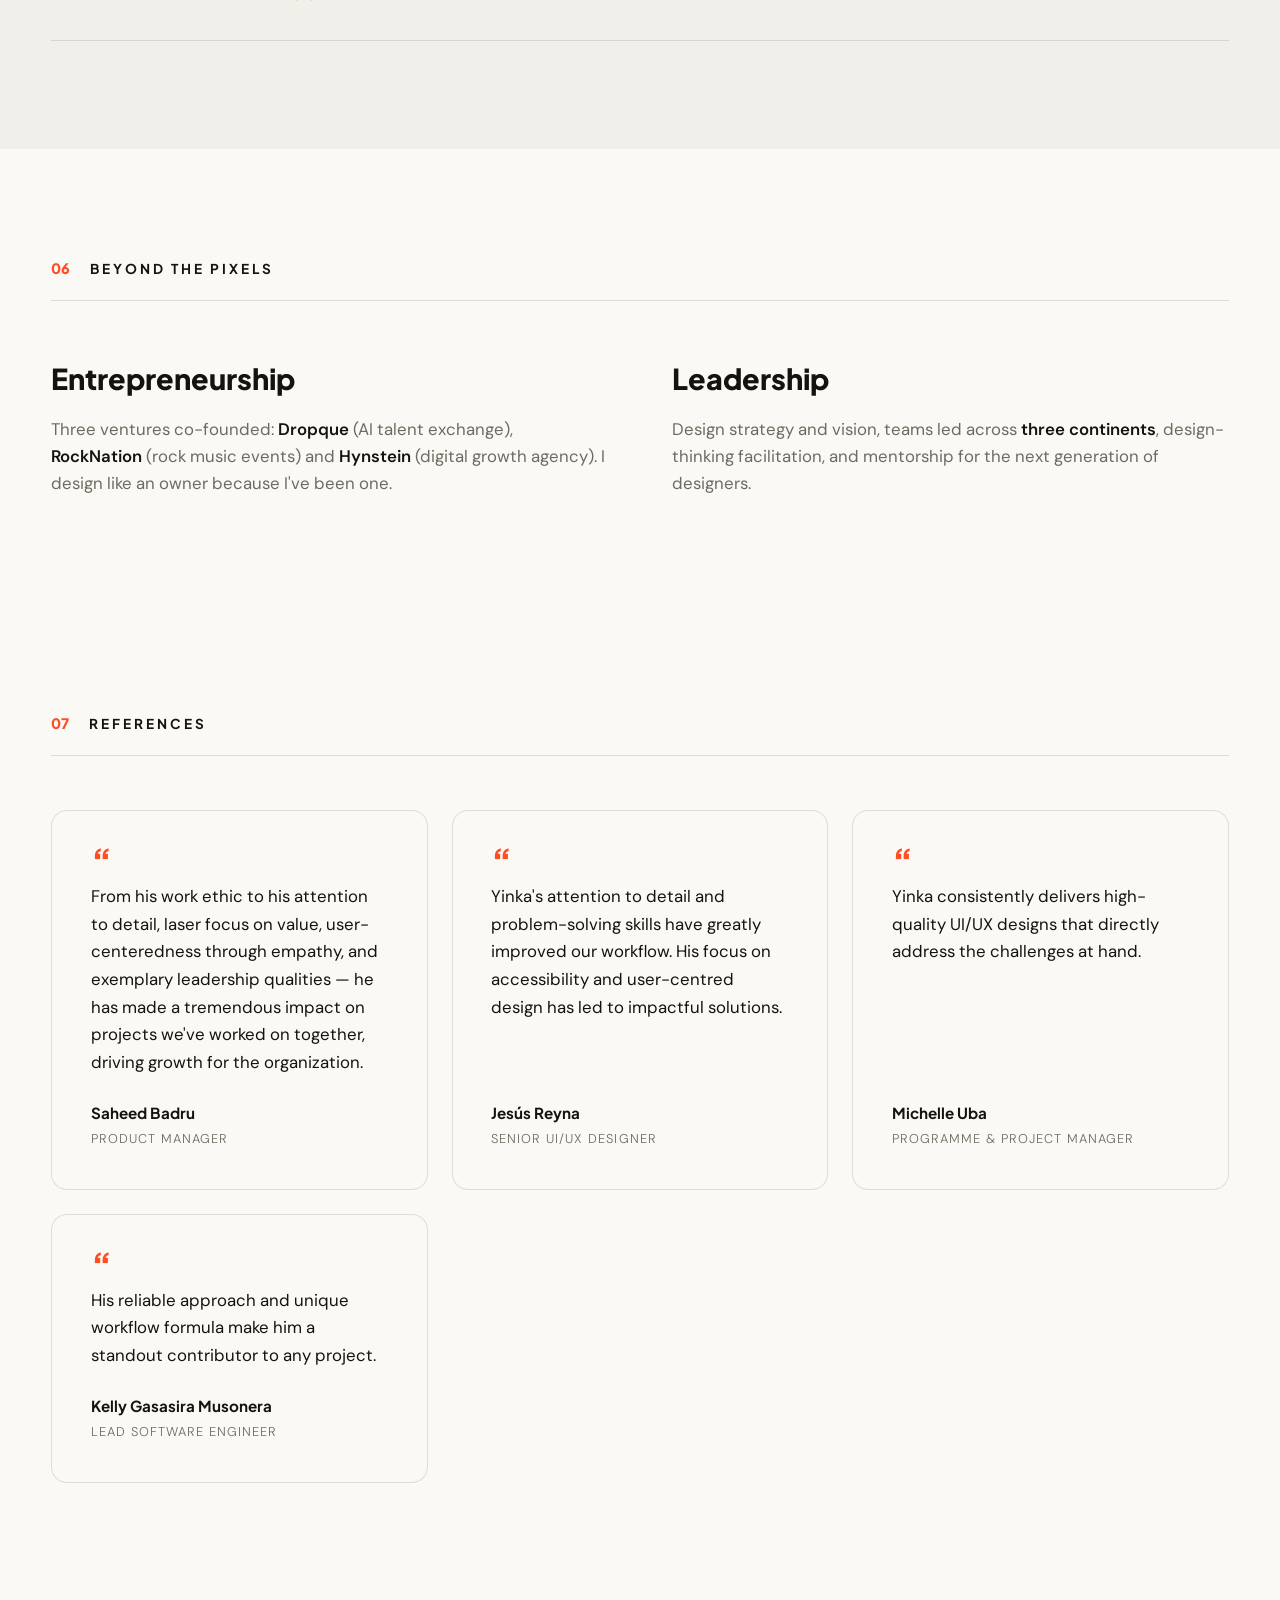
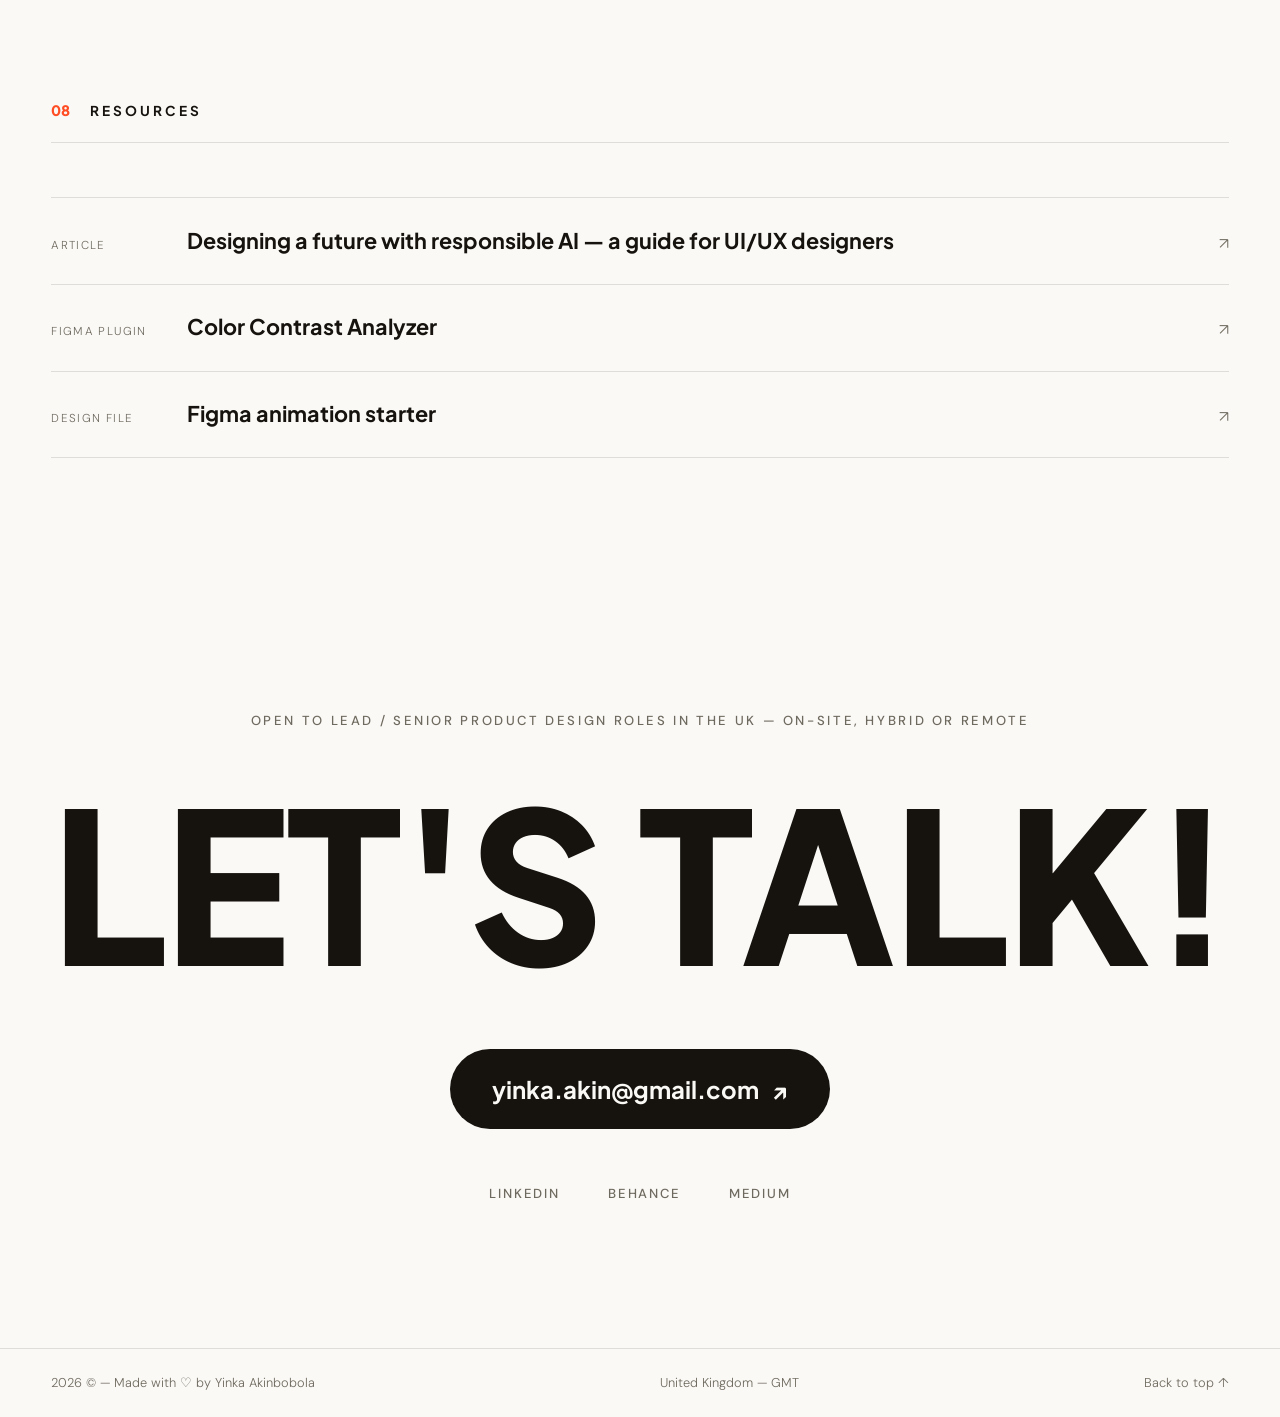
==== commit 312e998d: "Add ABI Modernization case study Ground-up player-site redesign for a sports-betting platform: infor" ====
--- a/index.html
+++ b/index.html
@@ -9,7 +9,7 @@
   <link rel="preconnect" href="https://fonts.googleapis.com" />
   <link rel="preconnect" href="https://fonts.gstatic.com" crossorigin />
   <link href="https://fonts.googleapis.com/css2?family=Plus+Jakarta+Sans:wght@500;600;700;800&family=DM+Sans:opsz,wght@9..40,300;9..40,400;9..40,500&display=swap" rel="stylesheet" />
-  <link rel="stylesheet" href="styles.css?v=13" />
+  <link rel="stylesheet" href="styles.css?v=15" />
 </head>
 <body>
 
@@ -209,6 +209,25 @@
       <ul class="work-list">
 
         <li class="work-item" data-reveal data-hover>
+          <a class="work-link" href="work/abi.html">
+            <div class="work-visual work-visual--abi"></div>
+            <div class="work-info">
+              <div class="work-topline">
+                <span class="work-num">01</span>
+                <span class="work-year">Sports-betting platform — Lead UX/UI Designer</span>
+              </div>
+              <h3 class="work-title">ABI Modernization</h3>
+              <p class="work-desc">Ground-up redesign of a player-facing sportsbook site, desktop and mobile — re-mapping the information architecture and rebuilding the component library from scratch, leading a core team of three designers.</p>
+              <div class="work-metric">↗ Now the platform's live design system</div>
+              <div class="work-tags">
+                <span>Information architecture</span><span>Design system</span><span>Design leadership</span><span>Usability testing</span>
+              </div>
+            </div>
+            <span class="work-arrow" aria-hidden="true">↗</span>
+          </a>
+        </li>
+
+        <li class="work-item" data-reveal data-hover>
           <a class="work-link" href="work/itunu.html">
             <div class="work-visual work-visual--itunu">
               <div class="mock-phone">
@@ -223,7 +242,7 @@
             </div>
             <div class="work-info">
               <div class="work-topline">
-                <span class="work-num">01</span>
+                <span class="work-num">02</span>
                 <span class="work-year">2023 — Lead Product Designer</span>
               </div>
               <h3 class="work-title">Itunu App 1.0</h3>
@@ -249,7 +268,7 @@
             </div>
             <div class="work-info">
               <div class="work-topline">
-                <span class="work-num">02</span>
+                <span class="work-num">03</span>
                 <span class="work-year">2023 — Product Designer</span>
               </div>
               <h3 class="work-title">GoVote</h3>
@@ -276,7 +295,7 @@
             </div>
             <div class="work-info">
               <div class="work-topline">
-                <span class="work-num">03</span>
+                <span class="work-num">04</span>
                 <span class="work-year">2020 — Product Designer, Guardian Nigeria</span>
               </div>
               <h3 class="work-title">Guardian Redesign</h3>
@@ -302,7 +321,7 @@
             </div>
             <div class="work-info">
               <div class="work-topline">
-                <span class="work-num">04</span>
+                <span class="work-num">05</span>
                 <span class="work-year">2022 — with FT Strategies</span>
               </div>
               <h3 class="work-title">Rapid Response Sprint</h3>
@@ -531,6 +550,6 @@
   <script src="https://cdnjs.cloudflare.com/ajax/libs/gsap/3.12.5/gsap.min.js"></script>
   <script src="https://cdnjs.cloudflare.com/ajax/libs/gsap/3.12.5/ScrollTrigger.min.js"></script>
   <script src="https://unpkg.com/lenis@1.1.14/dist/lenis.min.js"></script>
-  <script src="main.js?v=13"></script>
+  <script src="main.js?v=15"></script>
 </body>
 </html>
--- a/styles.css
+++ b/styles.css
@@ -1554,3 +1554,14 @@
   .pill-dot, .scroll-cue-line { animation: none; }
   * { transition-duration: 0.01ms !important; }
 }
+
+/* Homepage card visual */
+.work-visual--abi {
+  background: #232838 url("assets/abi/abi-cover.jpg") center / cover no-repeat;
+}
+
+/* Two-up grid for the "before" screens — larger, and pairs cleanly */
+.figure-grid--wide { grid-template-columns: repeat(auto-fit, minmax(420px, 1fr)); }
+@media (max-width: 620px) {
+  .figure-grid--wide { grid-template-columns: 1fr; }
+}
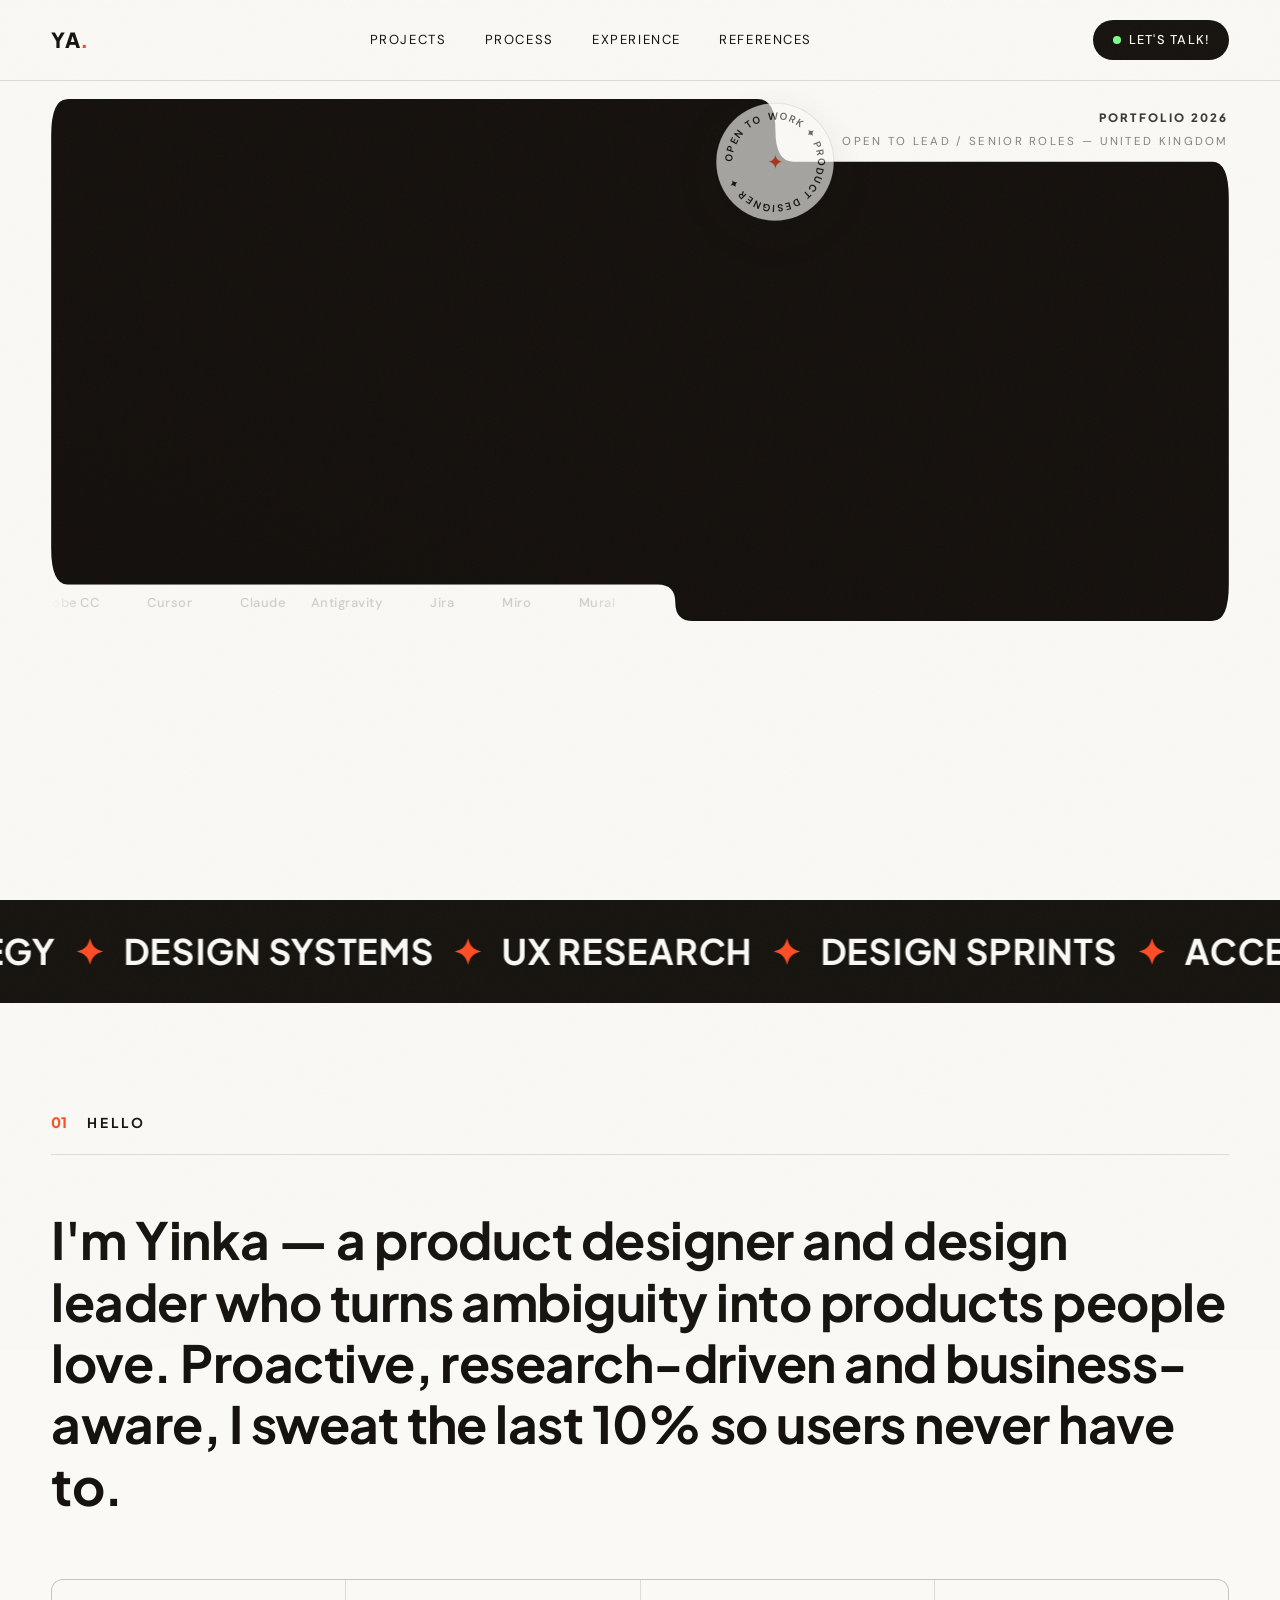
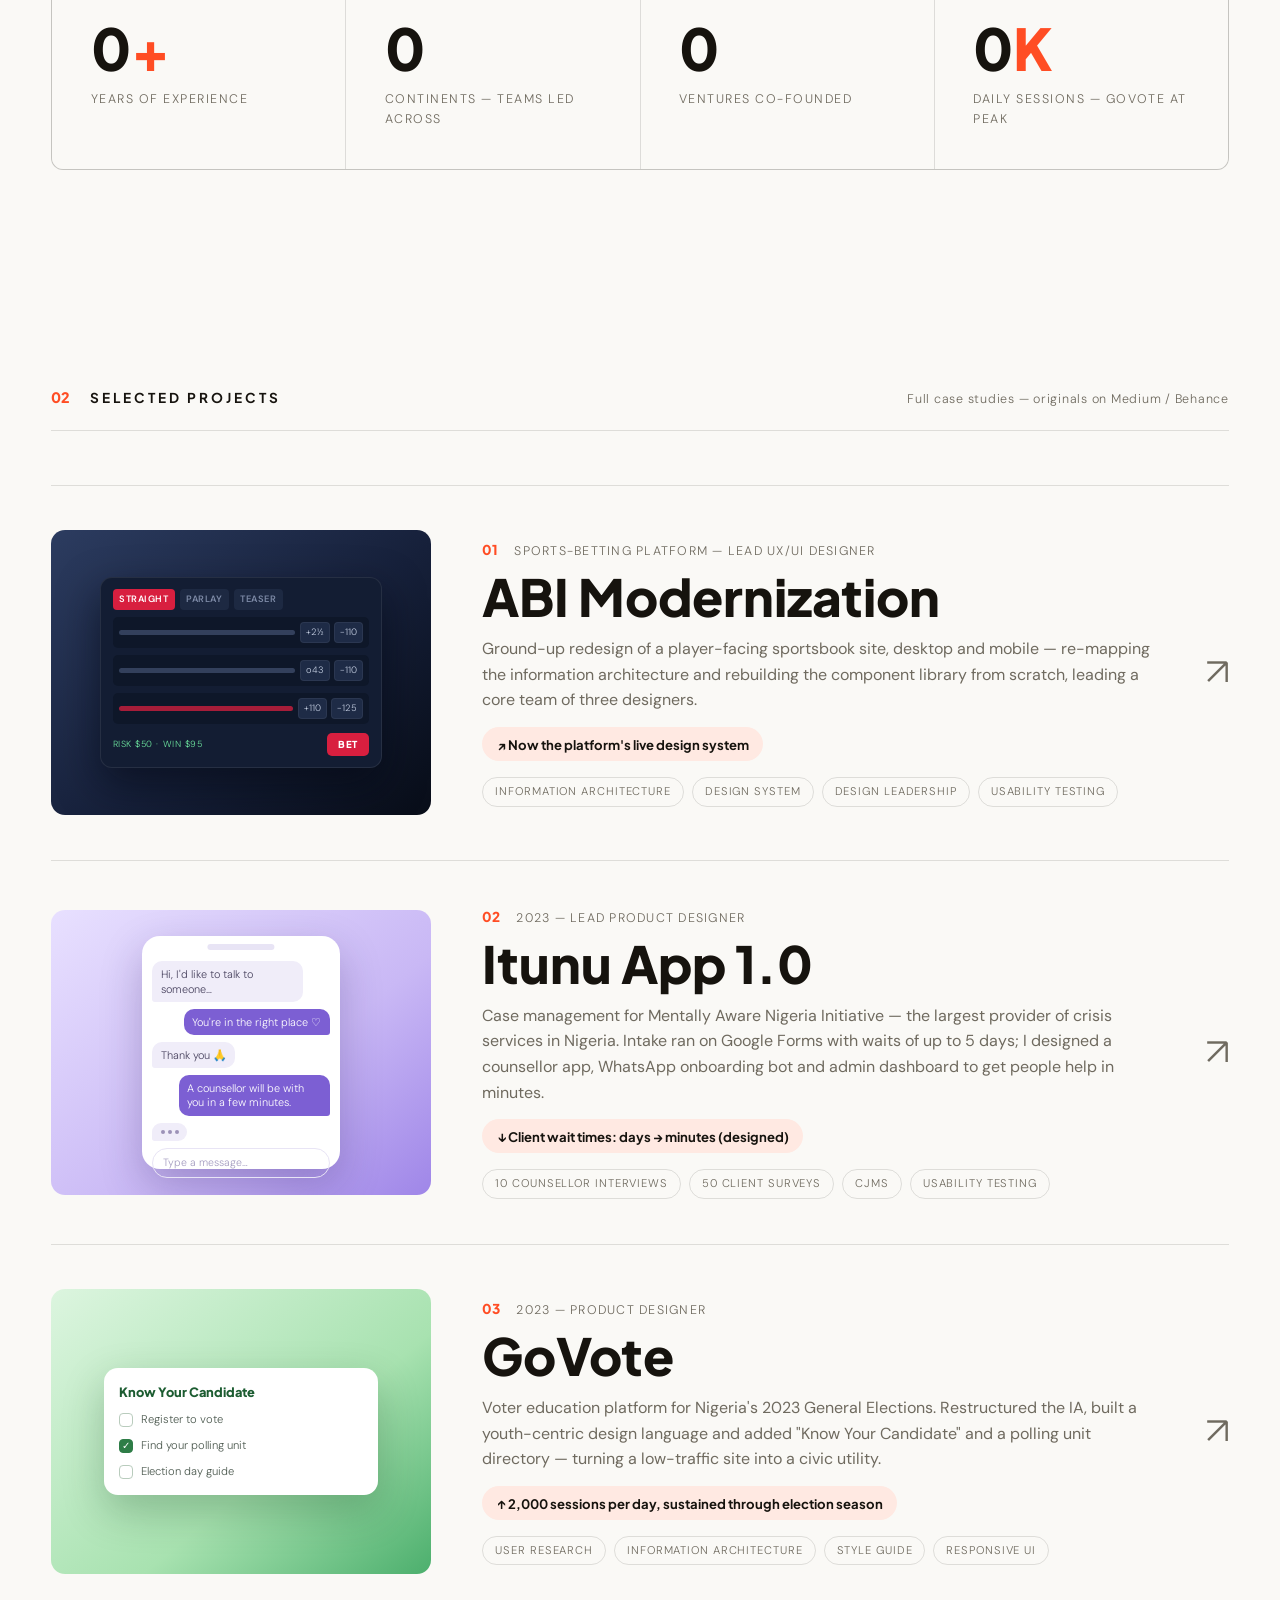
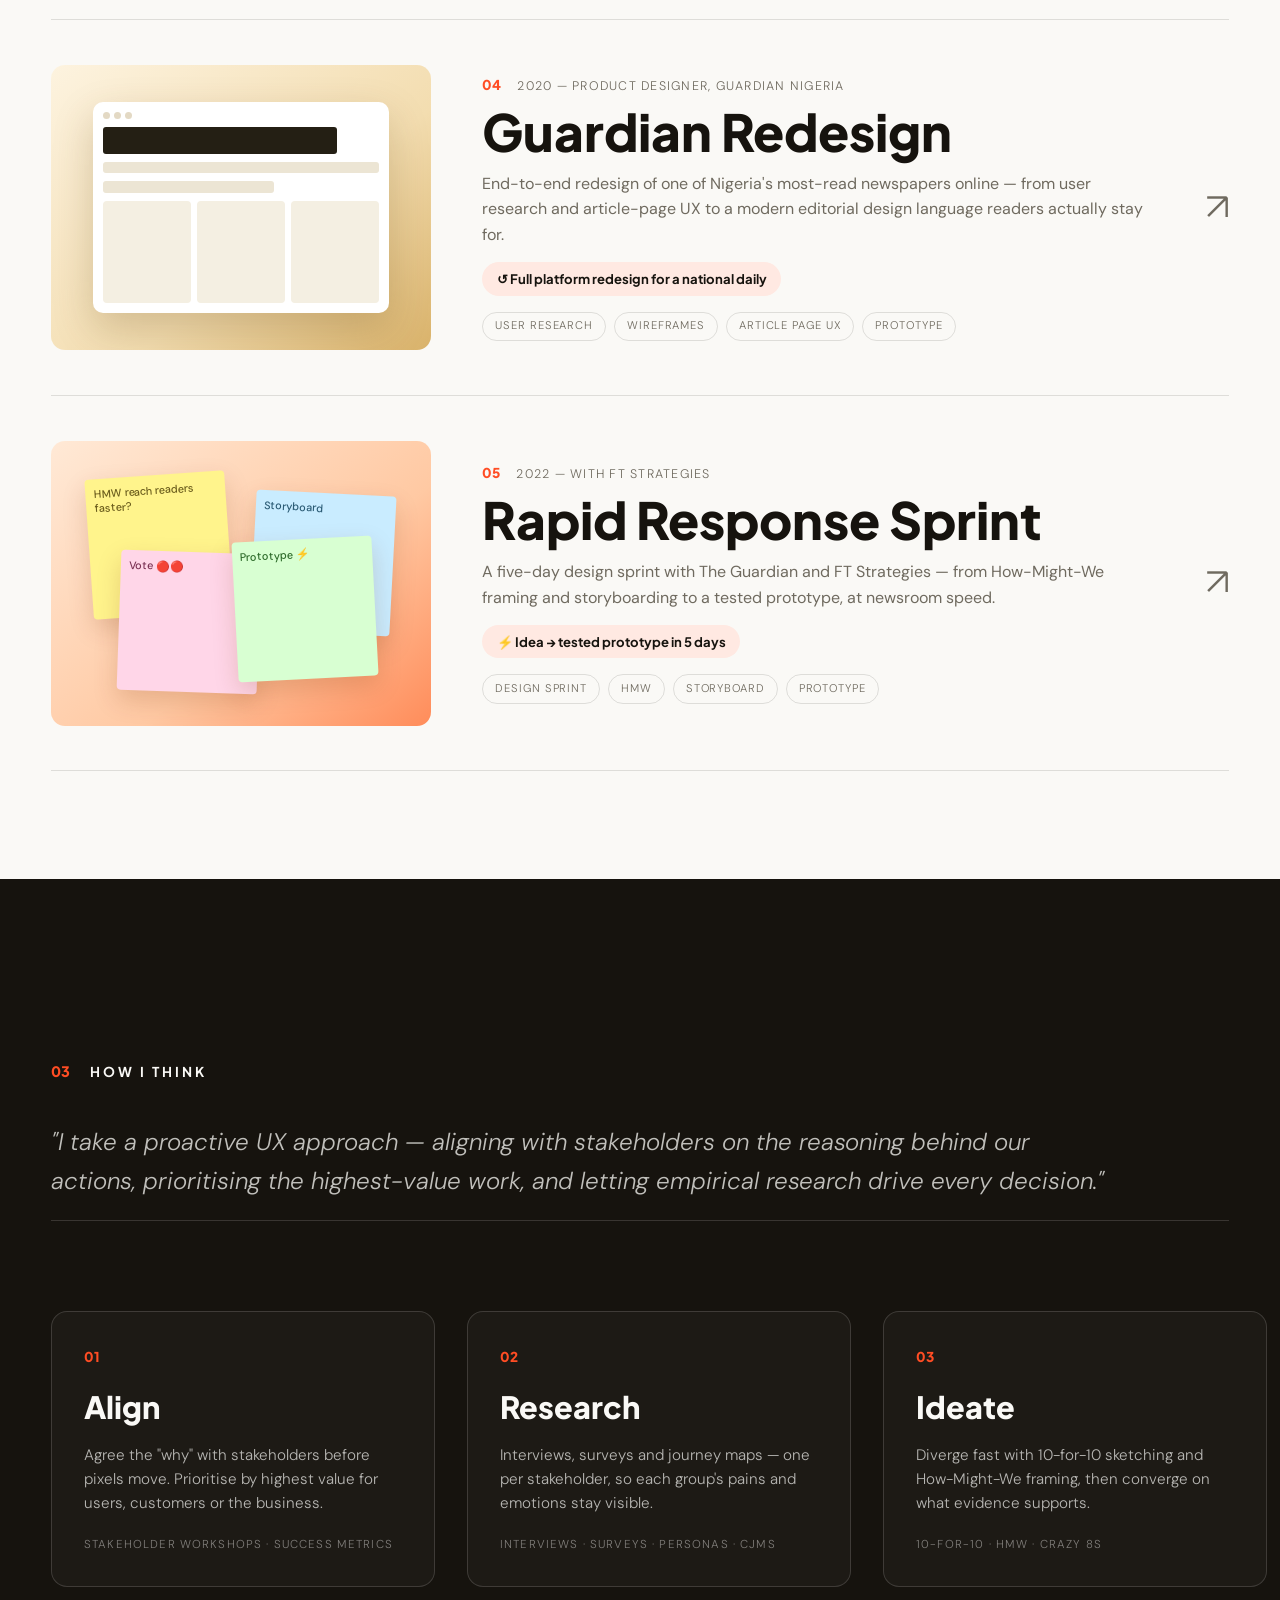
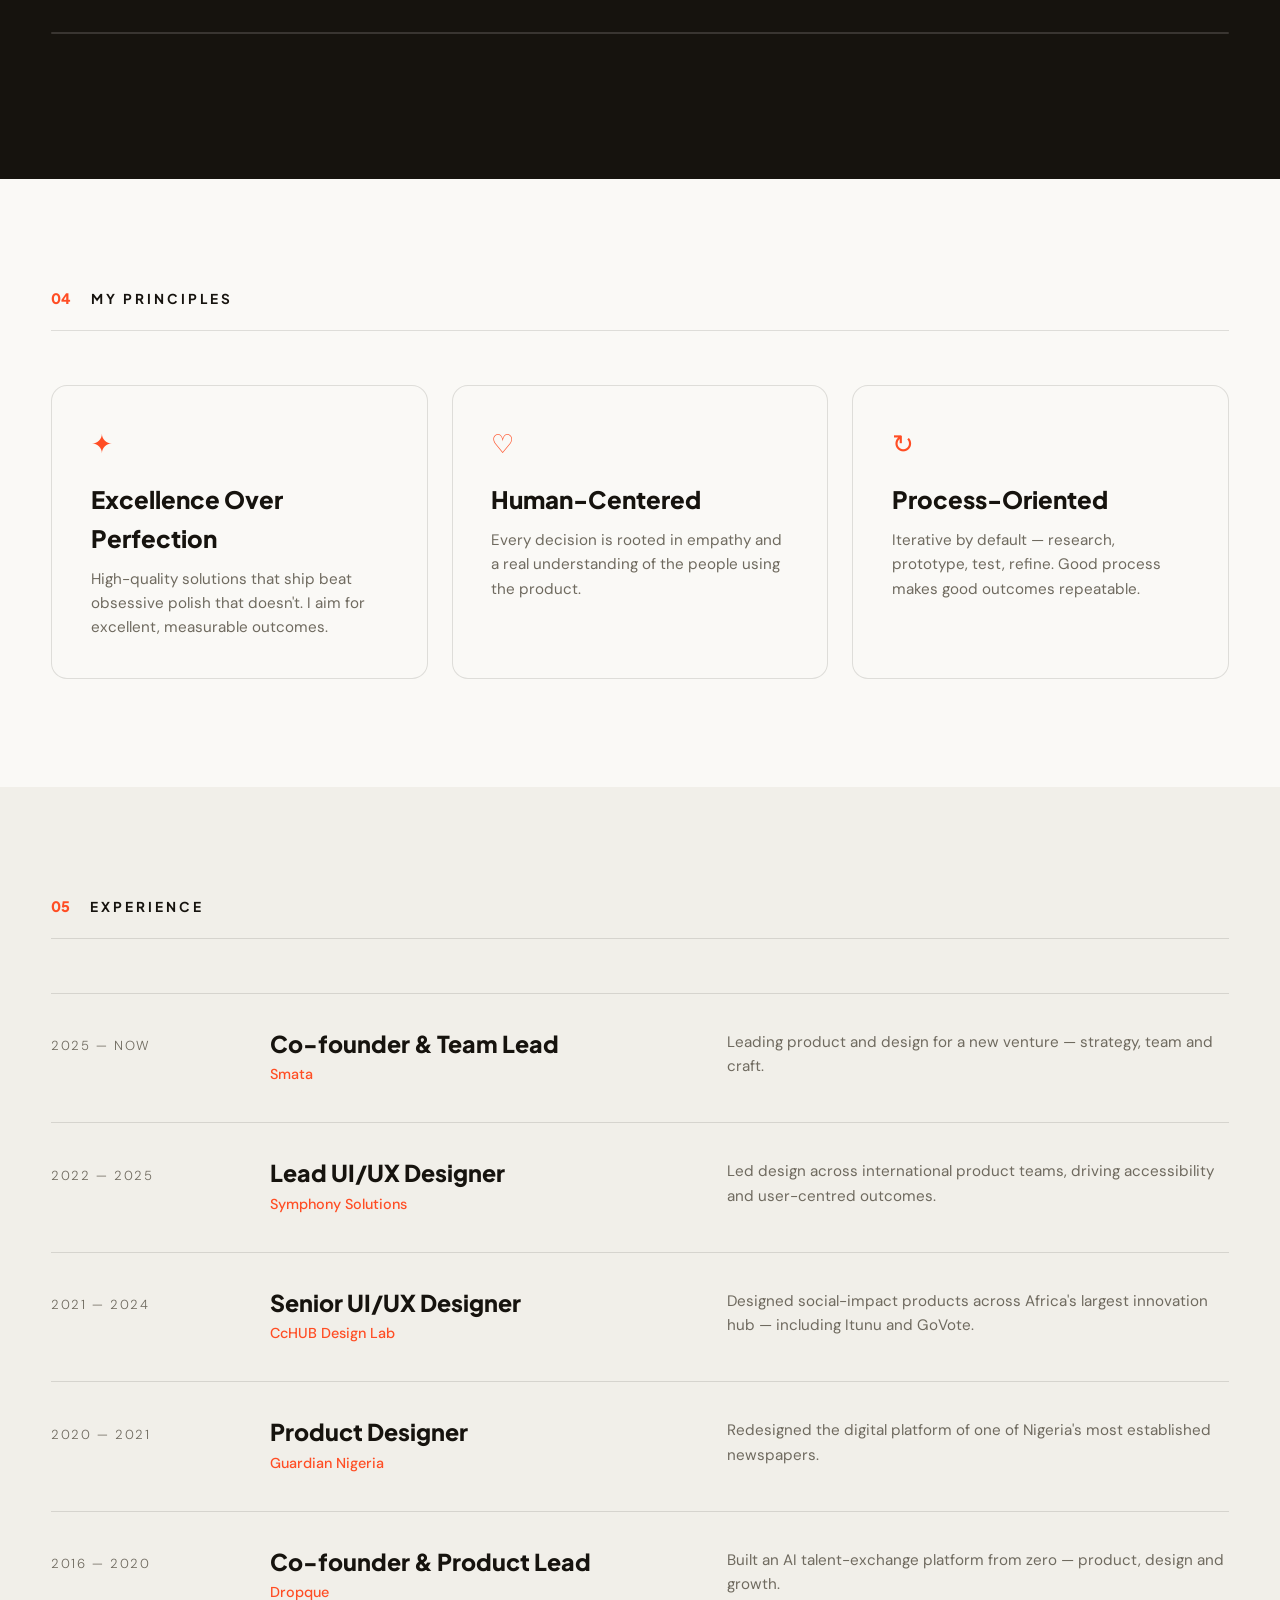
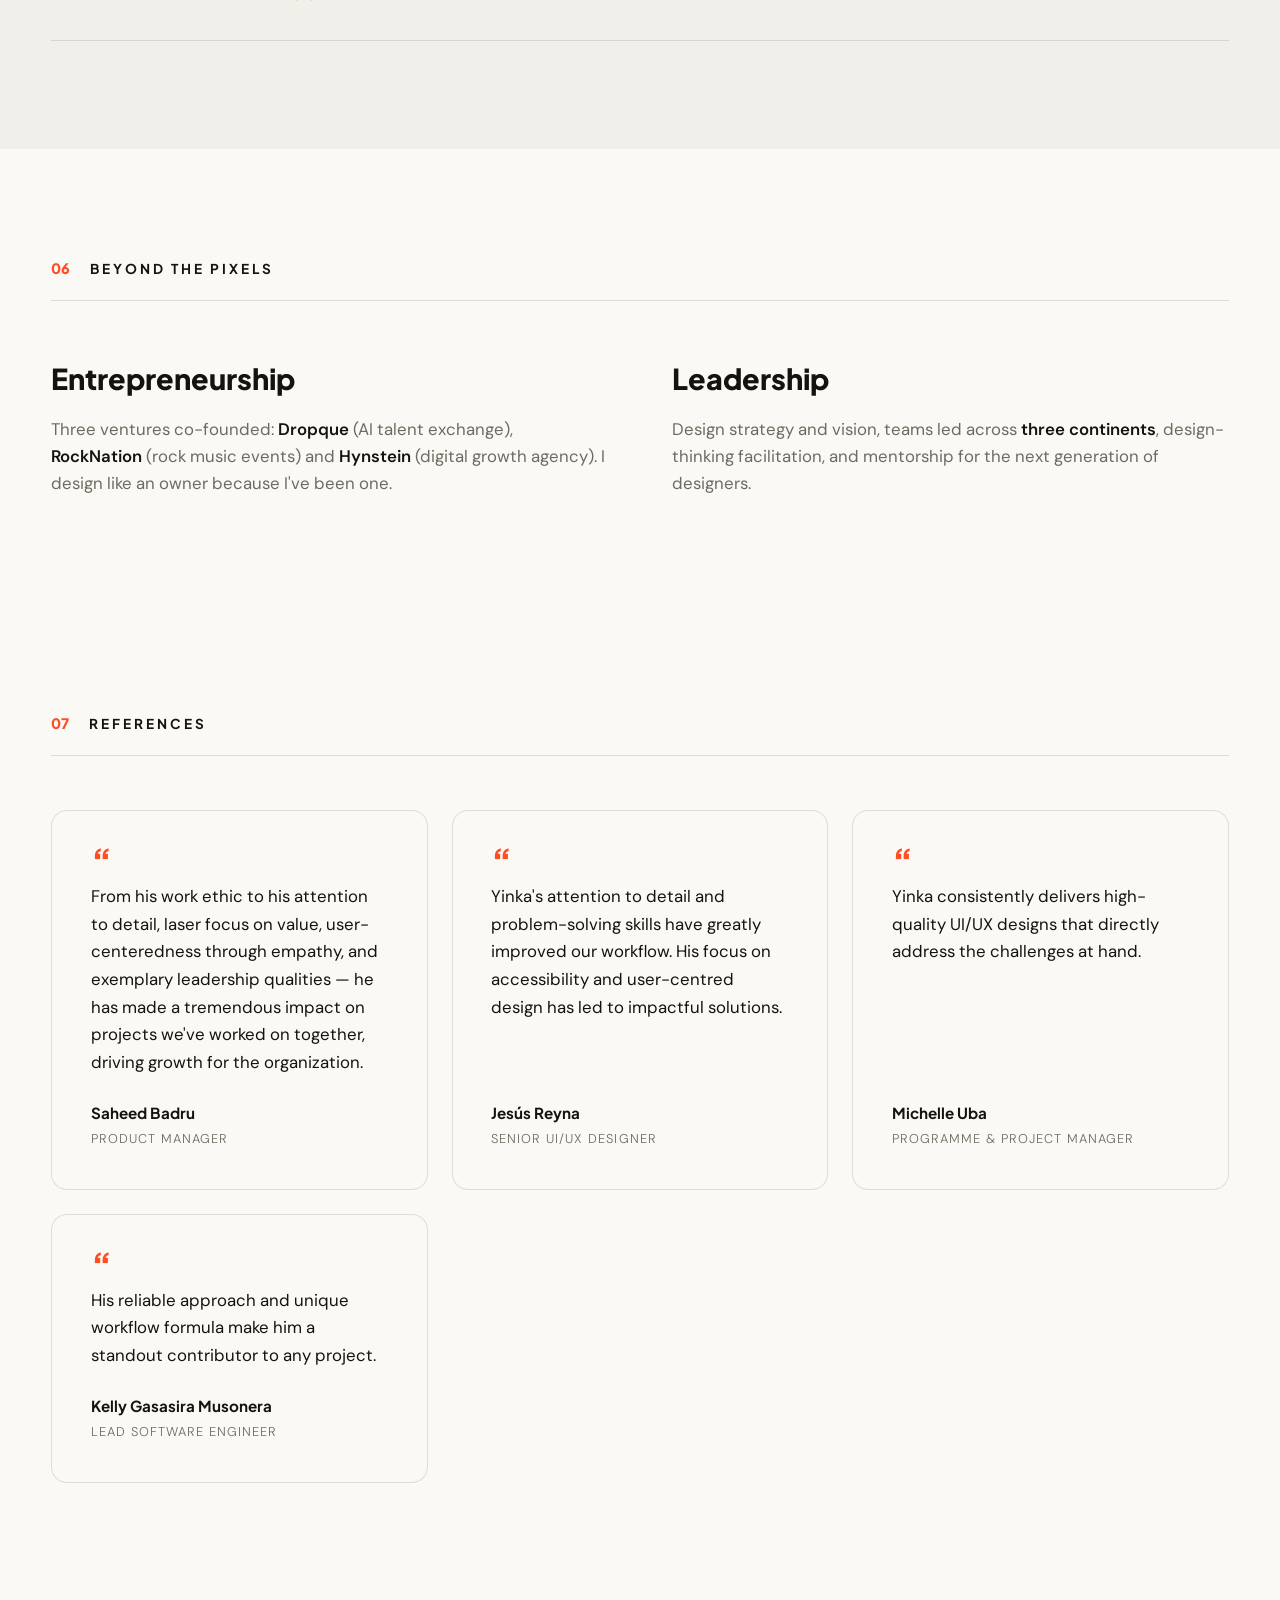
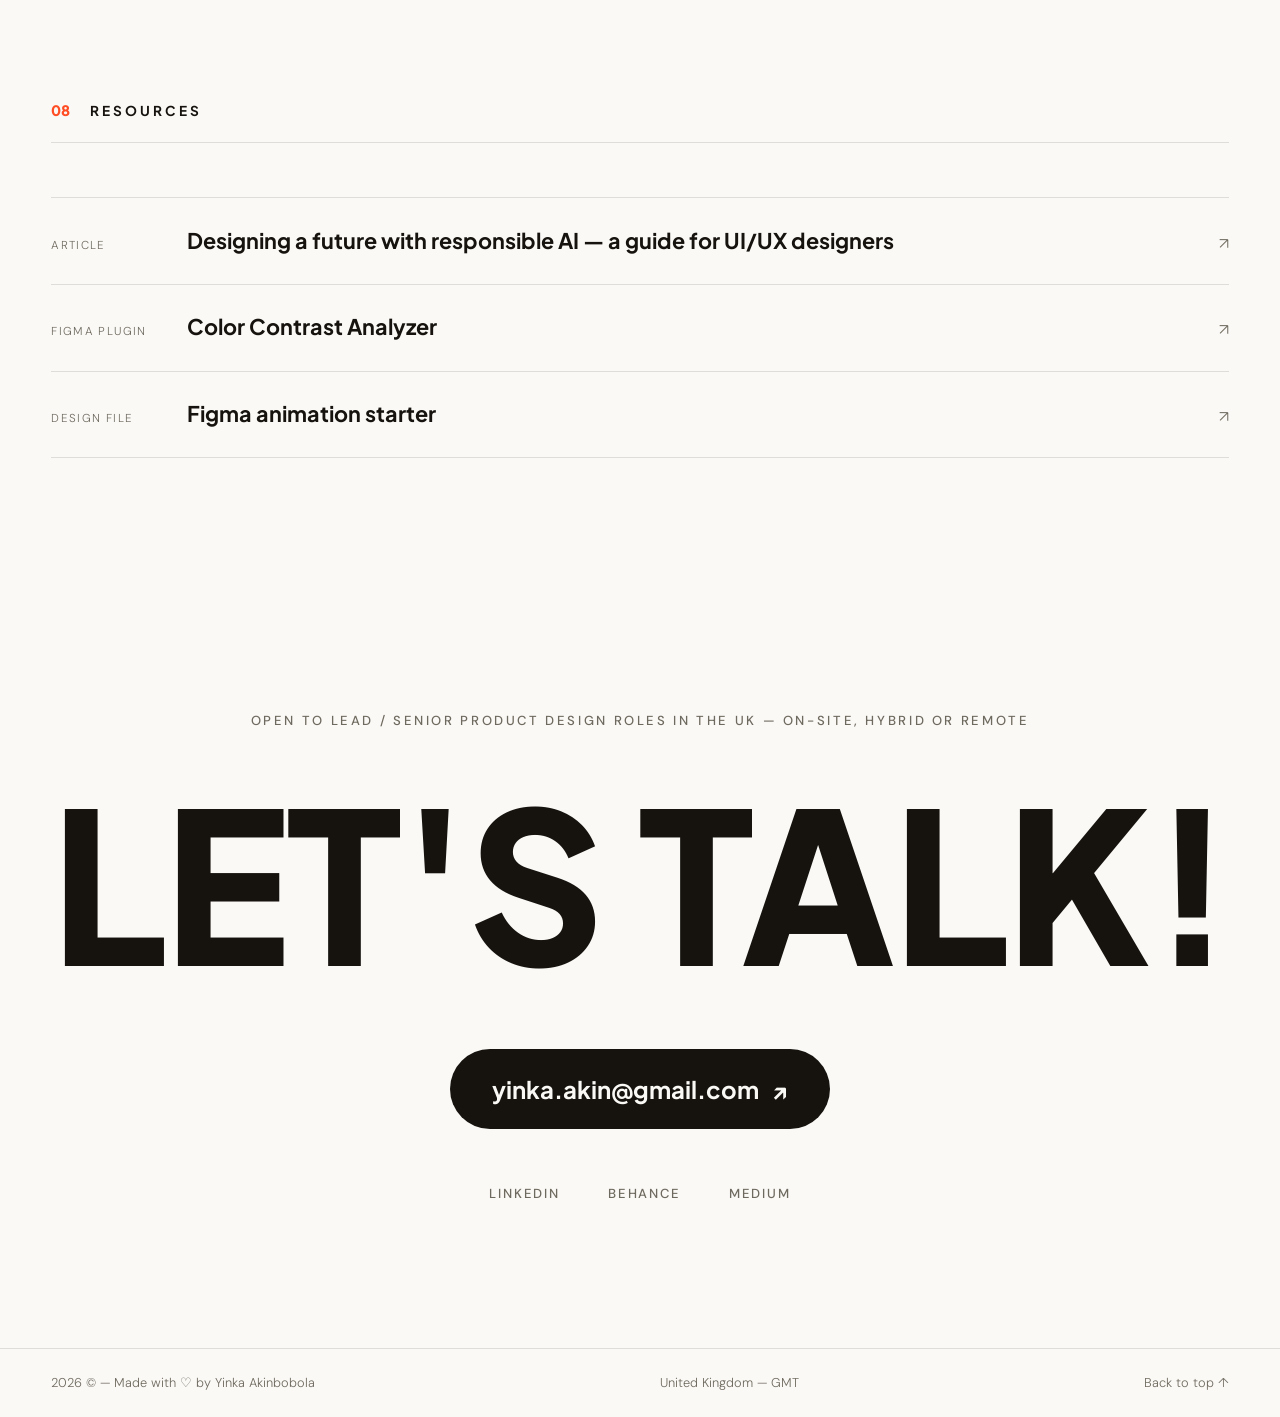
==== commit e829a468: "Bespoke betslip thumbnail for the ABI card Replaces the borrowed cover image with a hand-built CSS m" ====
--- a/index.html
+++ b/index.html
@@ -9,7 +9,7 @@
   <link rel="preconnect" href="https://fonts.googleapis.com" />
   <link rel="preconnect" href="https://fonts.gstatic.com" crossorigin />
   <link href="https://fonts.googleapis.com/css2?family=Plus+Jakarta+Sans:wght@500;600;700;800&family=DM+Sans:opsz,wght@9..40,300;9..40,400;9..40,500&display=swap" rel="stylesheet" />
-  <link rel="stylesheet" href="styles.css?v=15" />
+  <link rel="stylesheet" href="styles.css?v=17" />
 </head>
 <body>
 
@@ -210,7 +210,15 @@
 
         <li class="work-item" data-reveal data-hover>
           <a class="work-link" href="work/abi.html">
-            <div class="work-visual work-visual--abi"></div>
+            <div class="work-visual work-visual--abi">
+              <div class="mock-slip">
+                <span class="mock-slip-tabs"><i class="is-on">STRAIGHT</i><i>PARLAY</i><i>TEASER</i></span>
+                <span class="mock-slip-row"><b></b><em>+2½</em><em>-110</em></span>
+                <span class="mock-slip-row"><b></b><em>o43</em><em>-110</em></span>
+                <span class="mock-slip-row is-live"><b></b><em>+110</em><em>-125</em></span>
+                <span class="mock-slip-foot"><i>RISK $50 · WIN $95</i><span class="mock-slip-bet">BET</span></span>
+              </div>
+            </div>
             <div class="work-info">
               <div class="work-topline">
                 <span class="work-num">01</span>
@@ -550,6 +558,6 @@
   <script src="https://cdnjs.cloudflare.com/ajax/libs/gsap/3.12.5/gsap.min.js"></script>
   <script src="https://cdnjs.cloudflare.com/ajax/libs/gsap/3.12.5/ScrollTrigger.min.js"></script>
   <script src="https://unpkg.com/lenis@1.1.14/dist/lenis.min.js"></script>
-  <script src="main.js?v=15"></script>
+  <script src="main.js?v=17"></script>
 </body>
 </html>
--- a/styles.css
+++ b/styles.css
@@ -653,6 +653,7 @@
 .work-visual--govote   { background: linear-gradient(140deg, #dcf5df 0%, #a8e2b0 60%, #4caf6d 100%); }
 .work-visual--guardian { background: linear-gradient(140deg, #fdf3df 0%, #f3ddb0 60%, #d9b26a 100%); }
 .work-visual--sprint   { background: linear-gradient(140deg, #ffe9d6 0%, #ffc9a3 60%, #ff8c5a 100%); }
+.work-visual--abi      { background: linear-gradient(140deg, #2c3c60 0%, #16203a 55%, #080d18 100%); }
 
 /* -- mock: phone with chat (Itunu) -- */
 .mock-phone {
@@ -814,6 +815,77 @@
 .work-link:hover .mock-sticky:nth-child(2) { transform: rotate(6deg) translateY(-5px); }
 .work-link:hover .mock-sticky:nth-child(3) { transform: rotate(-2deg) translateY(-3px); }
 .work-link:hover .mock-sticky:nth-child(4) { transform: rotate(-6deg) translateY(-6px); }
+
+/* -- mock: betslip (ABI Modernization) -- */
+.mock-slip {
+  width: 74%;
+  background: #131d33;
+  border: 1px solid rgba(255, 255, 255, 0.08);
+  border-radius: 12px;
+  box-shadow: 0 16px 40px rgba(4, 8, 18, 0.55);
+  padding: 0.7rem;
+  display: flex;
+  flex-direction: column;
+  gap: 0.4rem;
+  transition: transform 0.6s cubic-bezier(0.22, 1, 0.36, 1);
+}
+.work-link:hover .mock-slip { transform: translateY(-6px); }
+
+.mock-slip-tabs { display: flex; gap: 0.3rem; }
+.mock-slip-tabs i {
+  font-style: normal;
+  font-size: clamp(0.48rem, 0.8vw, 0.58rem);
+  font-weight: 600;
+  letter-spacing: 0.06em;
+  color: #7d8aa6;
+  background: #1d2942;
+  border-radius: 4px;
+  padding: 0.2rem 0.4rem;
+}
+.mock-slip-tabs i.is-on { background: #d81f3f; color: #fff; }
+
+.mock-slip-row {
+  display: flex;
+  align-items: center;
+  gap: 0.3rem;
+  background: #0e1729;
+  border-radius: 5px;
+  padding: 0.32rem 0.4rem;
+}
+.mock-slip-row b { flex: 1; height: 5px; border-radius: 3px; background: #33405c; }
+.mock-slip-row.is-live b { background: #d81f3f; opacity: 0.75; }
+.mock-slip-row em {
+  font-style: normal;
+  font-size: clamp(0.48rem, 0.8vw, 0.58rem);
+  color: #c3cde0;
+  background: #1e2b46;
+  border: 1px solid rgba(255, 255, 255, 0.06);
+  border-radius: 4px;
+  padding: 0.14rem 0.3rem;
+}
+
+.mock-slip-foot {
+  display: flex;
+  align-items: center;
+  justify-content: space-between;
+  margin-top: 0.15rem;
+}
+.mock-slip-foot i {
+  font-style: normal;
+  font-size: clamp(0.46rem, 0.78vw, 0.56rem);
+  letter-spacing: 0.06em;
+  color: #6ee7a0;
+}
+.mock-slip-bet {
+  font-family: var(--font-display);
+  font-weight: 800;
+  font-size: clamp(0.5rem, 0.8vw, 0.6rem);
+  letter-spacing: 0.08em;
+  color: #fff;
+  background: #d81f3f;
+  border-radius: 5px;
+  padding: 0.24rem 0.7rem;
+}
 
 /* -- project info -- */
 .work-topline {
@@ -1555,11 +1627,6 @@
   * { transition-duration: 0.01ms !important; }
 }
 
-/* Homepage card visual */
-.work-visual--abi {
-  background: #232838 url("assets/abi/abi-cover.jpg") center / cover no-repeat;
-}
-
 /* Two-up grid for the "before" screens — larger, and pairs cleanly */
 .figure-grid--wide { grid-template-columns: repeat(auto-fit, minmax(420px, 1fr)); }
 @media (max-width: 620px) {
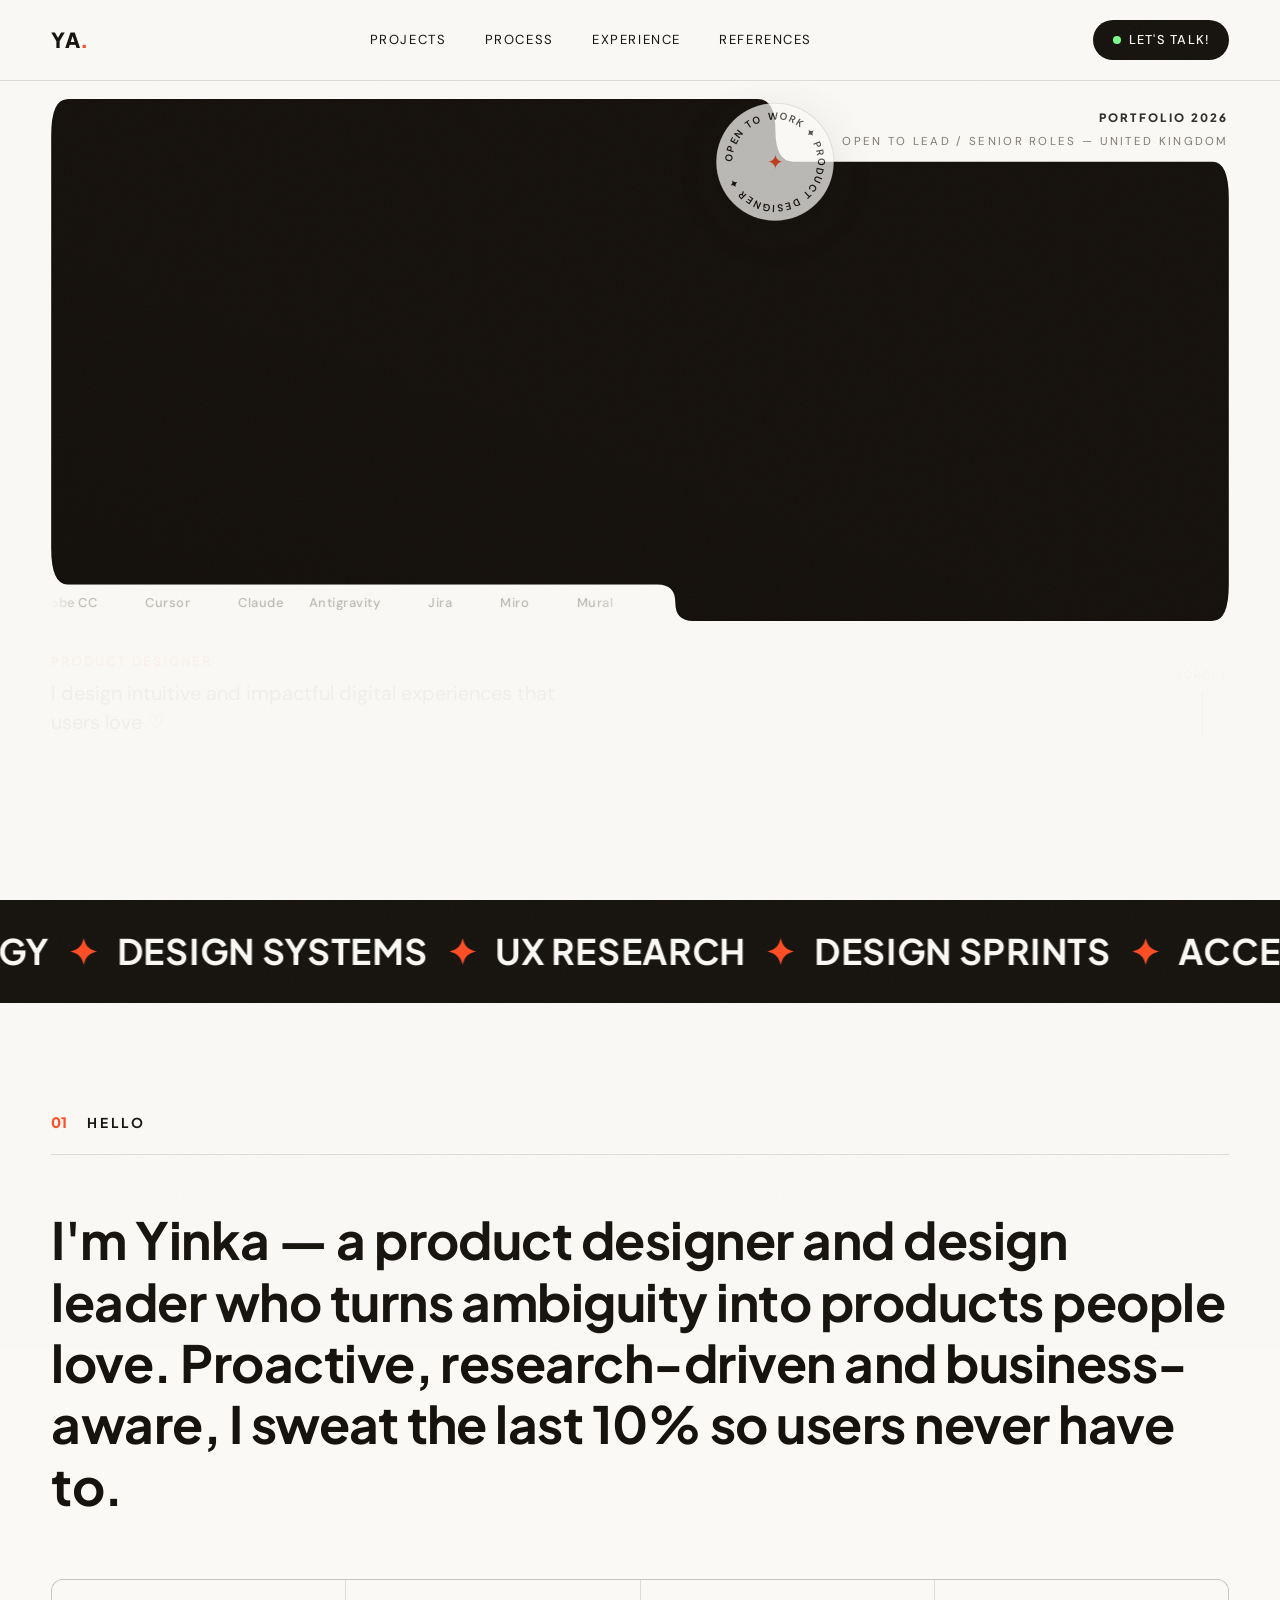
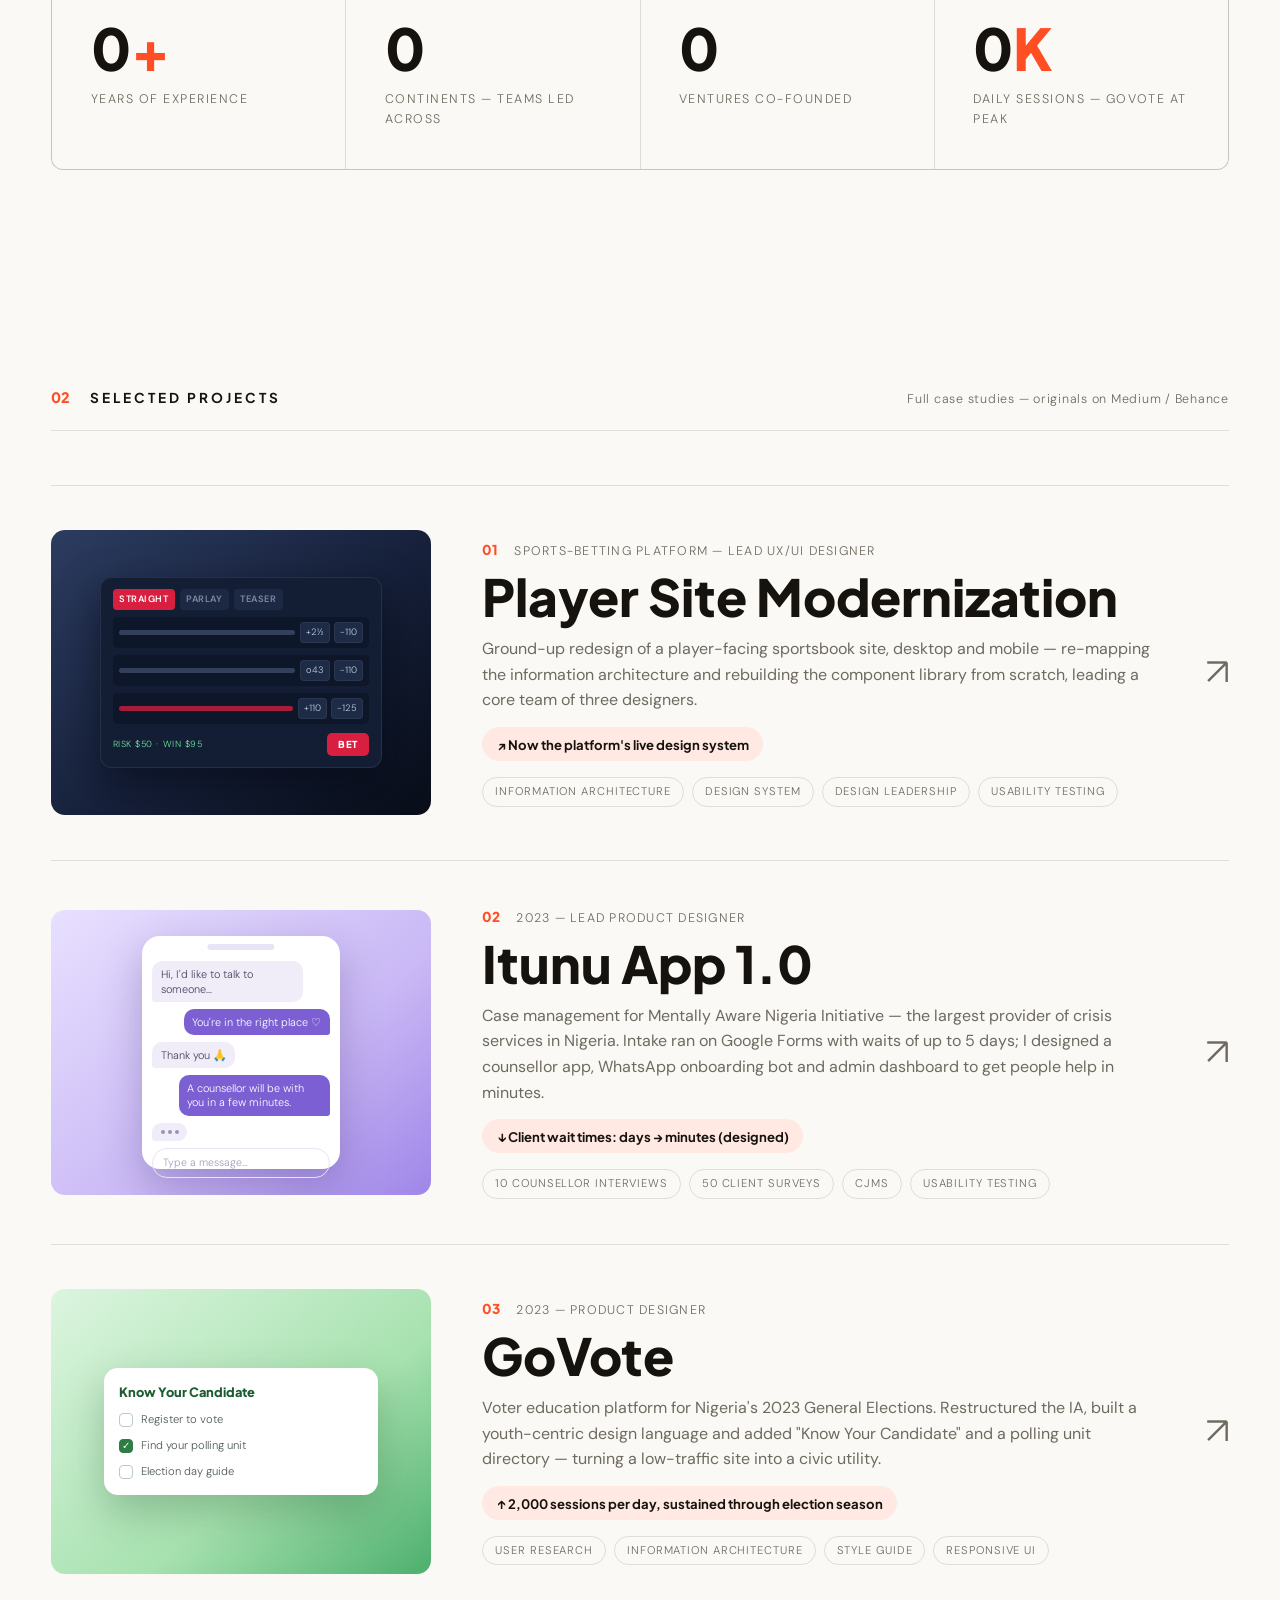
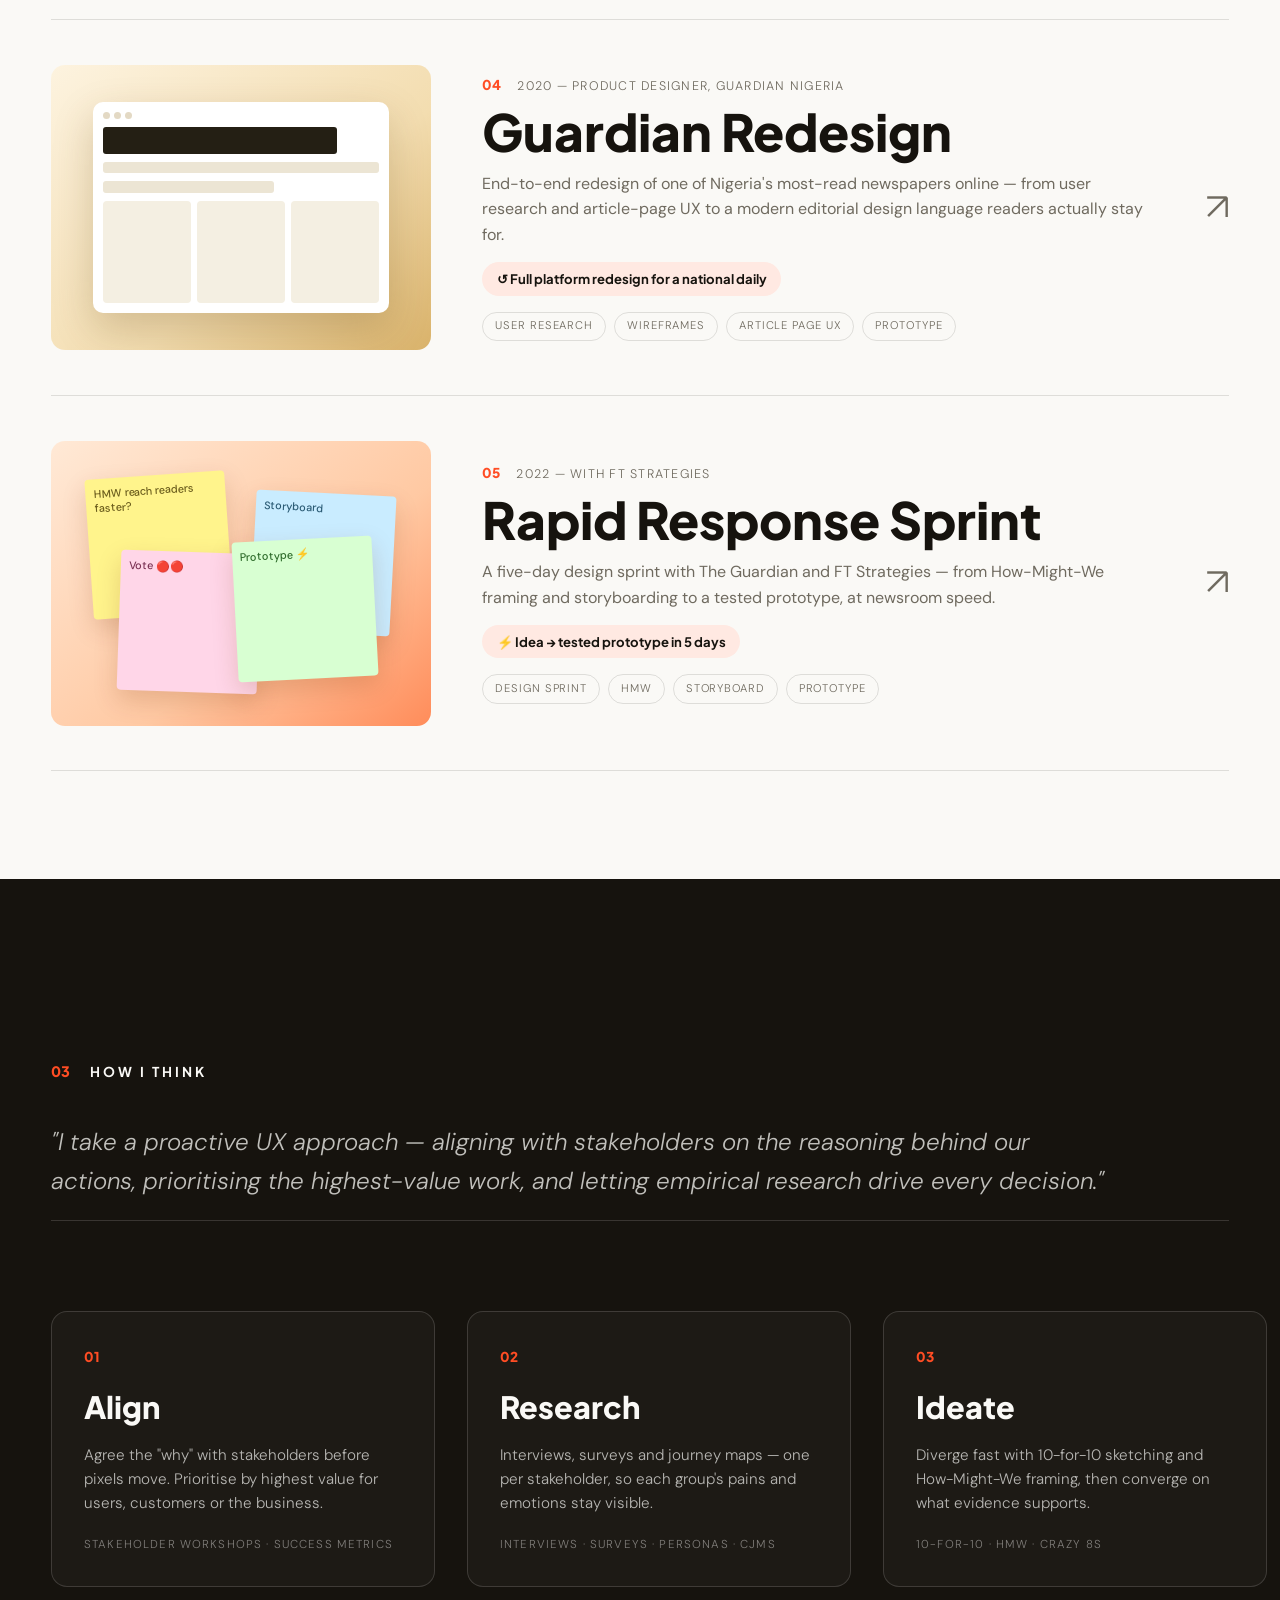
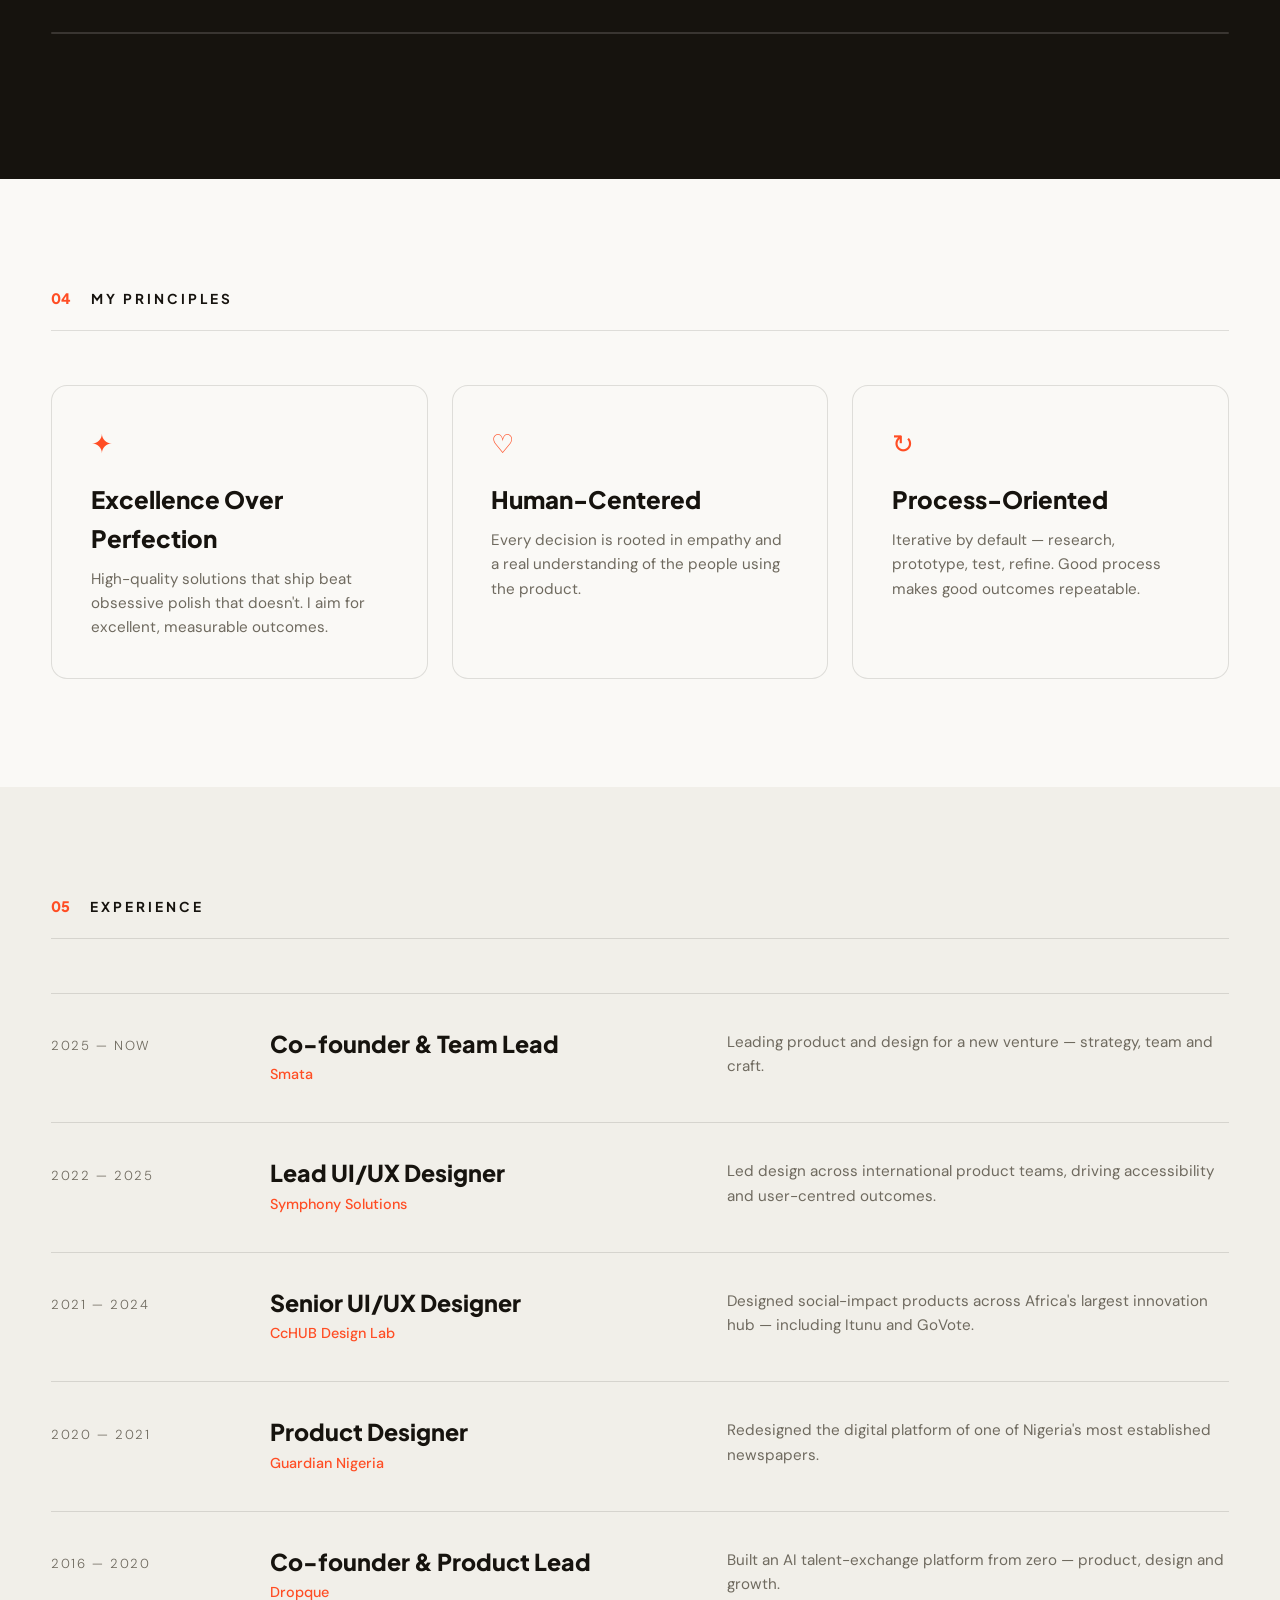
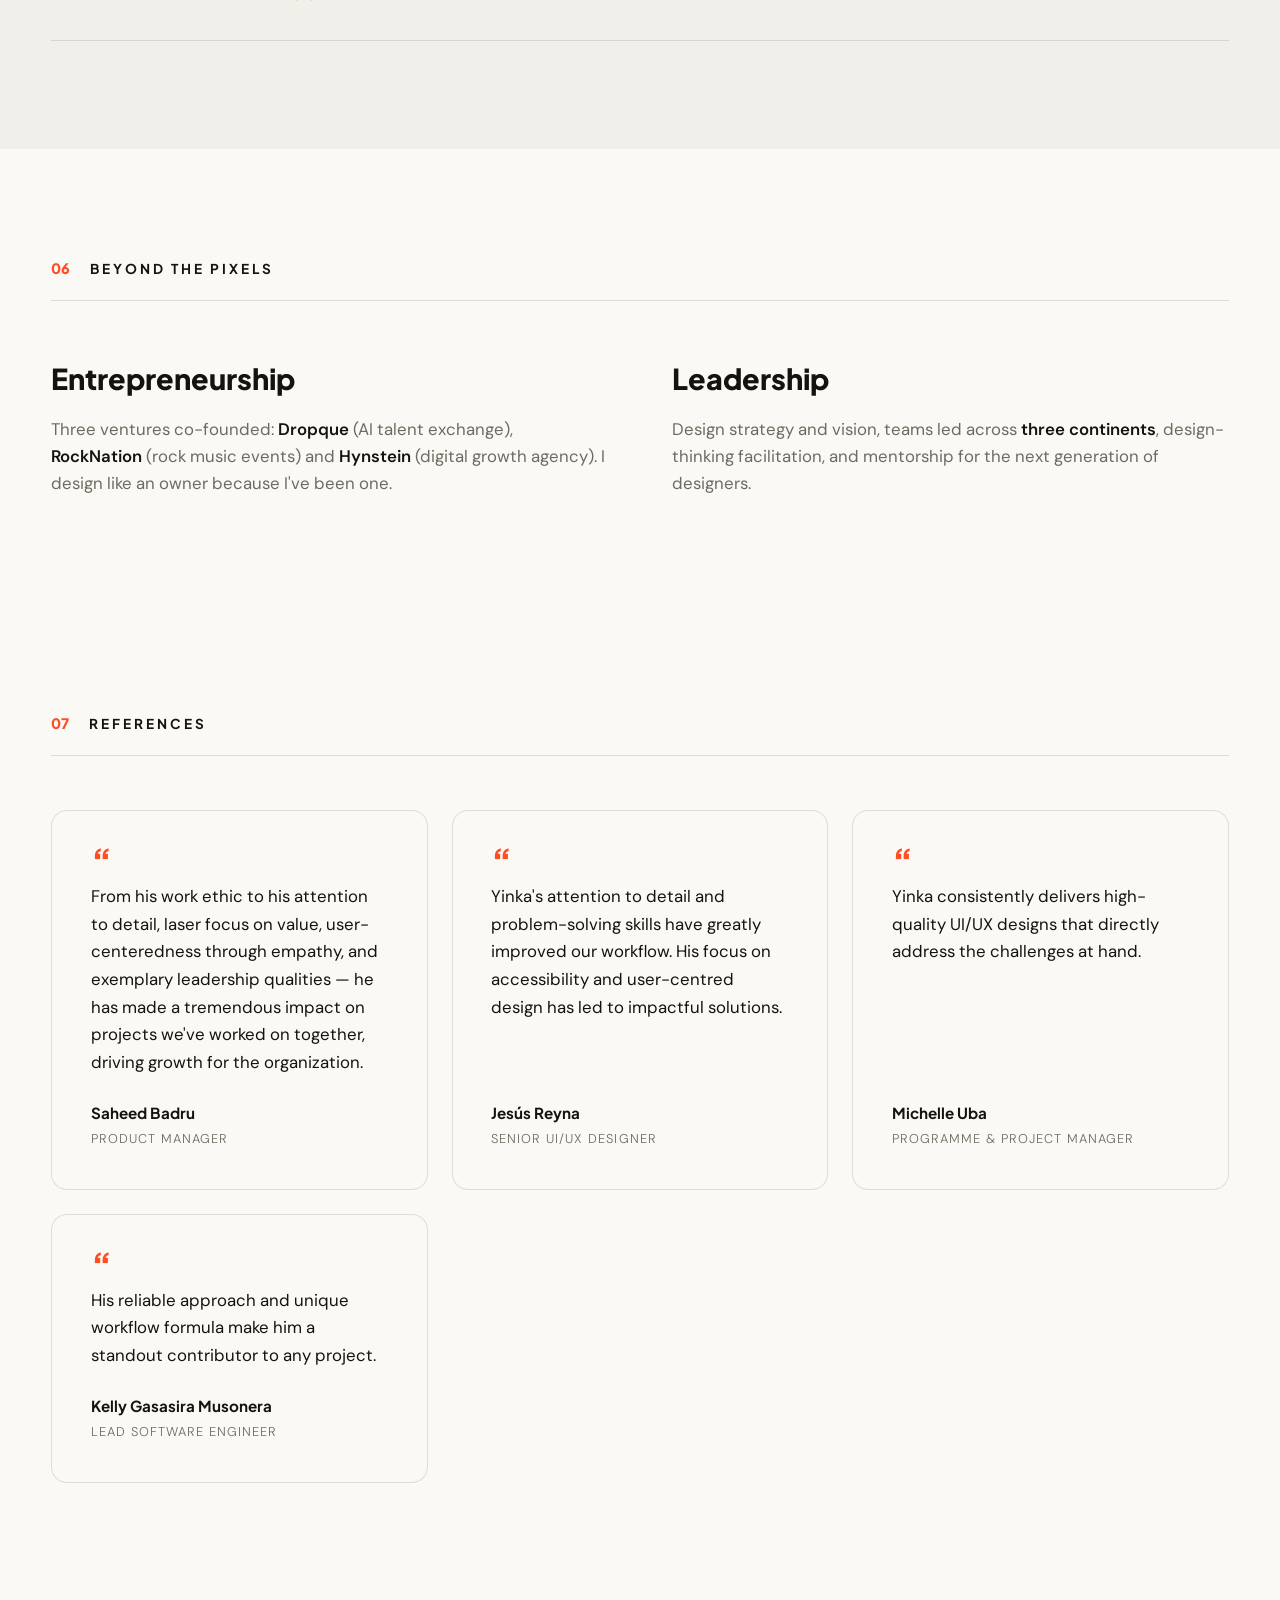
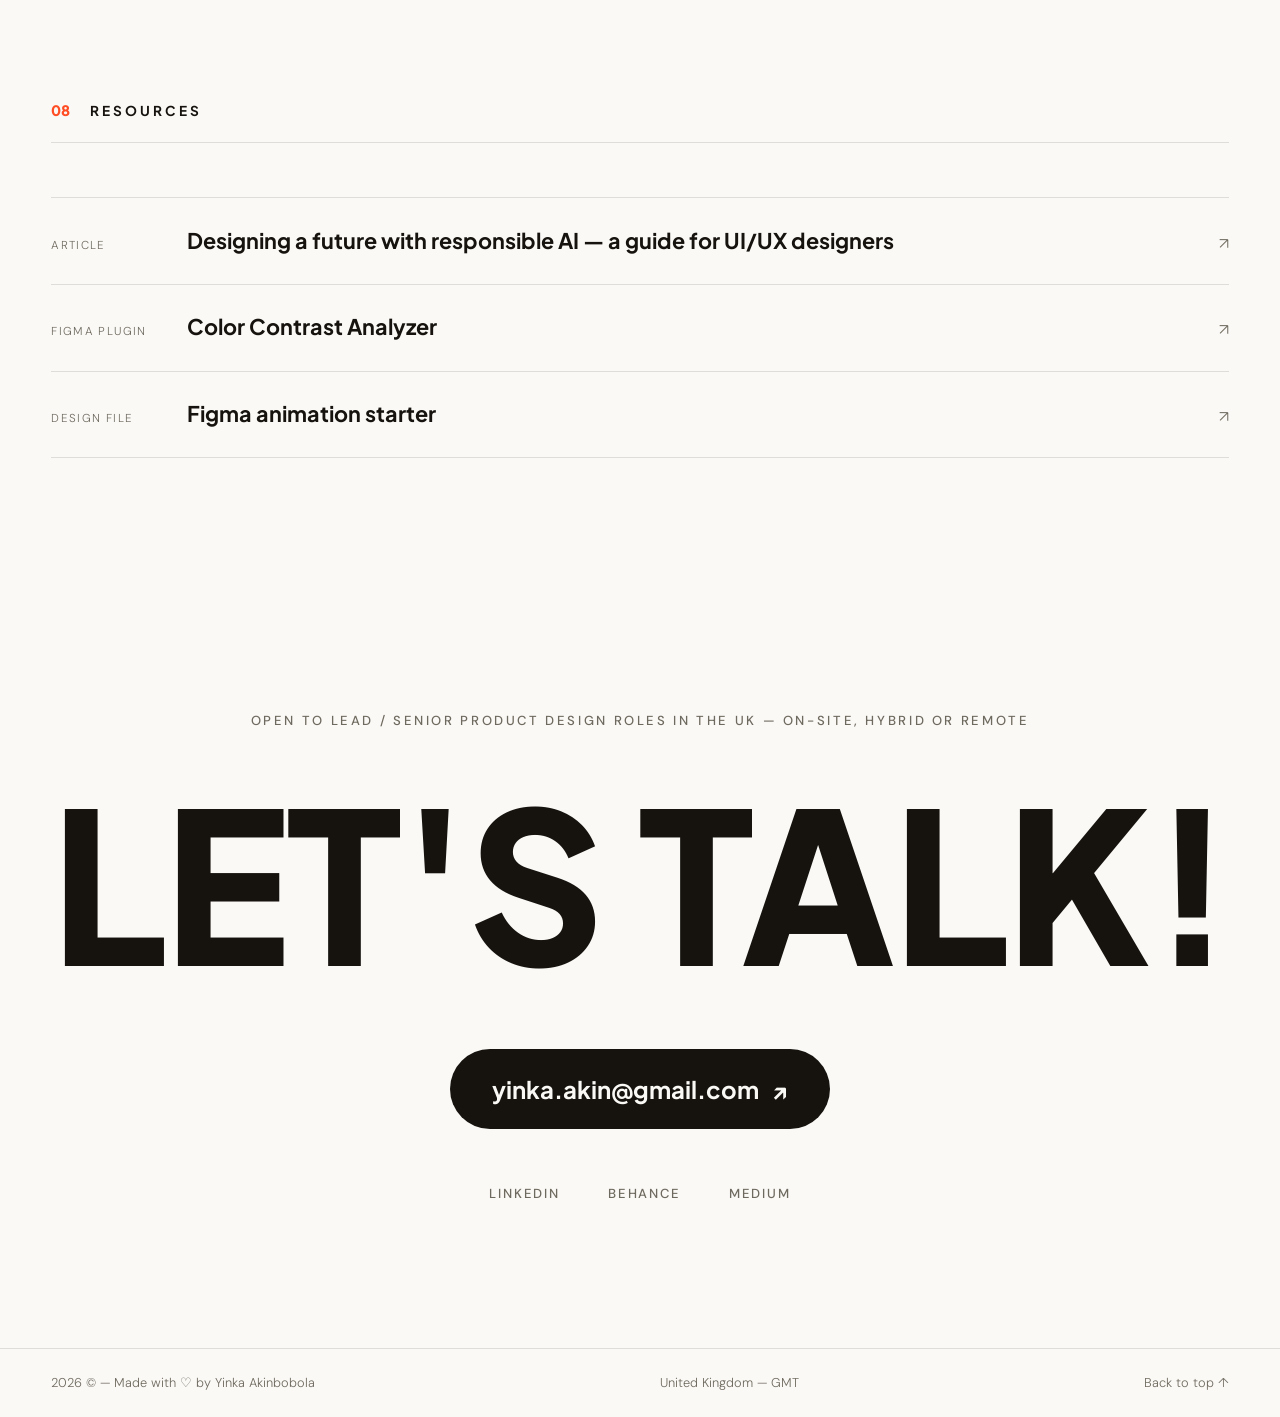
==== commit 35985b35: "Retitle the case study to Player Site Modernization Co-Authored-By: Claude Opus 5 <noreply@anthropic" ====
--- a/index.html
+++ b/index.html
@@ -9,7 +9,7 @@
   <link rel="preconnect" href="https://fonts.googleapis.com" />
   <link rel="preconnect" href="https://fonts.gstatic.com" crossorigin />
   <link href="https://fonts.googleapis.com/css2?family=Plus+Jakarta+Sans:wght@500;600;700;800&family=DM+Sans:opsz,wght@9..40,300;9..40,400;9..40,500&display=swap" rel="stylesheet" />
-  <link rel="stylesheet" href="styles.css?v=17" />
+  <link rel="stylesheet" href="styles.css?v=18" />
 </head>
 <body>
 
@@ -224,7 +224,7 @@
                 <span class="work-num">01</span>
                 <span class="work-year">Sports-betting platform — Lead UX/UI Designer</span>
               </div>
-              <h3 class="work-title">ABI Modernization</h3>
+              <h3 class="work-title">Player Site Modernization</h3>
               <p class="work-desc">Ground-up redesign of a player-facing sportsbook site, desktop and mobile — re-mapping the information architecture and rebuilding the component library from scratch, leading a core team of three designers.</p>
               <div class="work-metric">↗ Now the platform's live design system</div>
               <div class="work-tags">
@@ -558,6 +558,6 @@
   <script src="https://cdnjs.cloudflare.com/ajax/libs/gsap/3.12.5/gsap.min.js"></script>
   <script src="https://cdnjs.cloudflare.com/ajax/libs/gsap/3.12.5/ScrollTrigger.min.js"></script>
   <script src="https://unpkg.com/lenis@1.1.14/dist/lenis.min.js"></script>
-  <script src="main.js?v=17"></script>
+  <script src="main.js?v=18"></script>
 </body>
 </html>
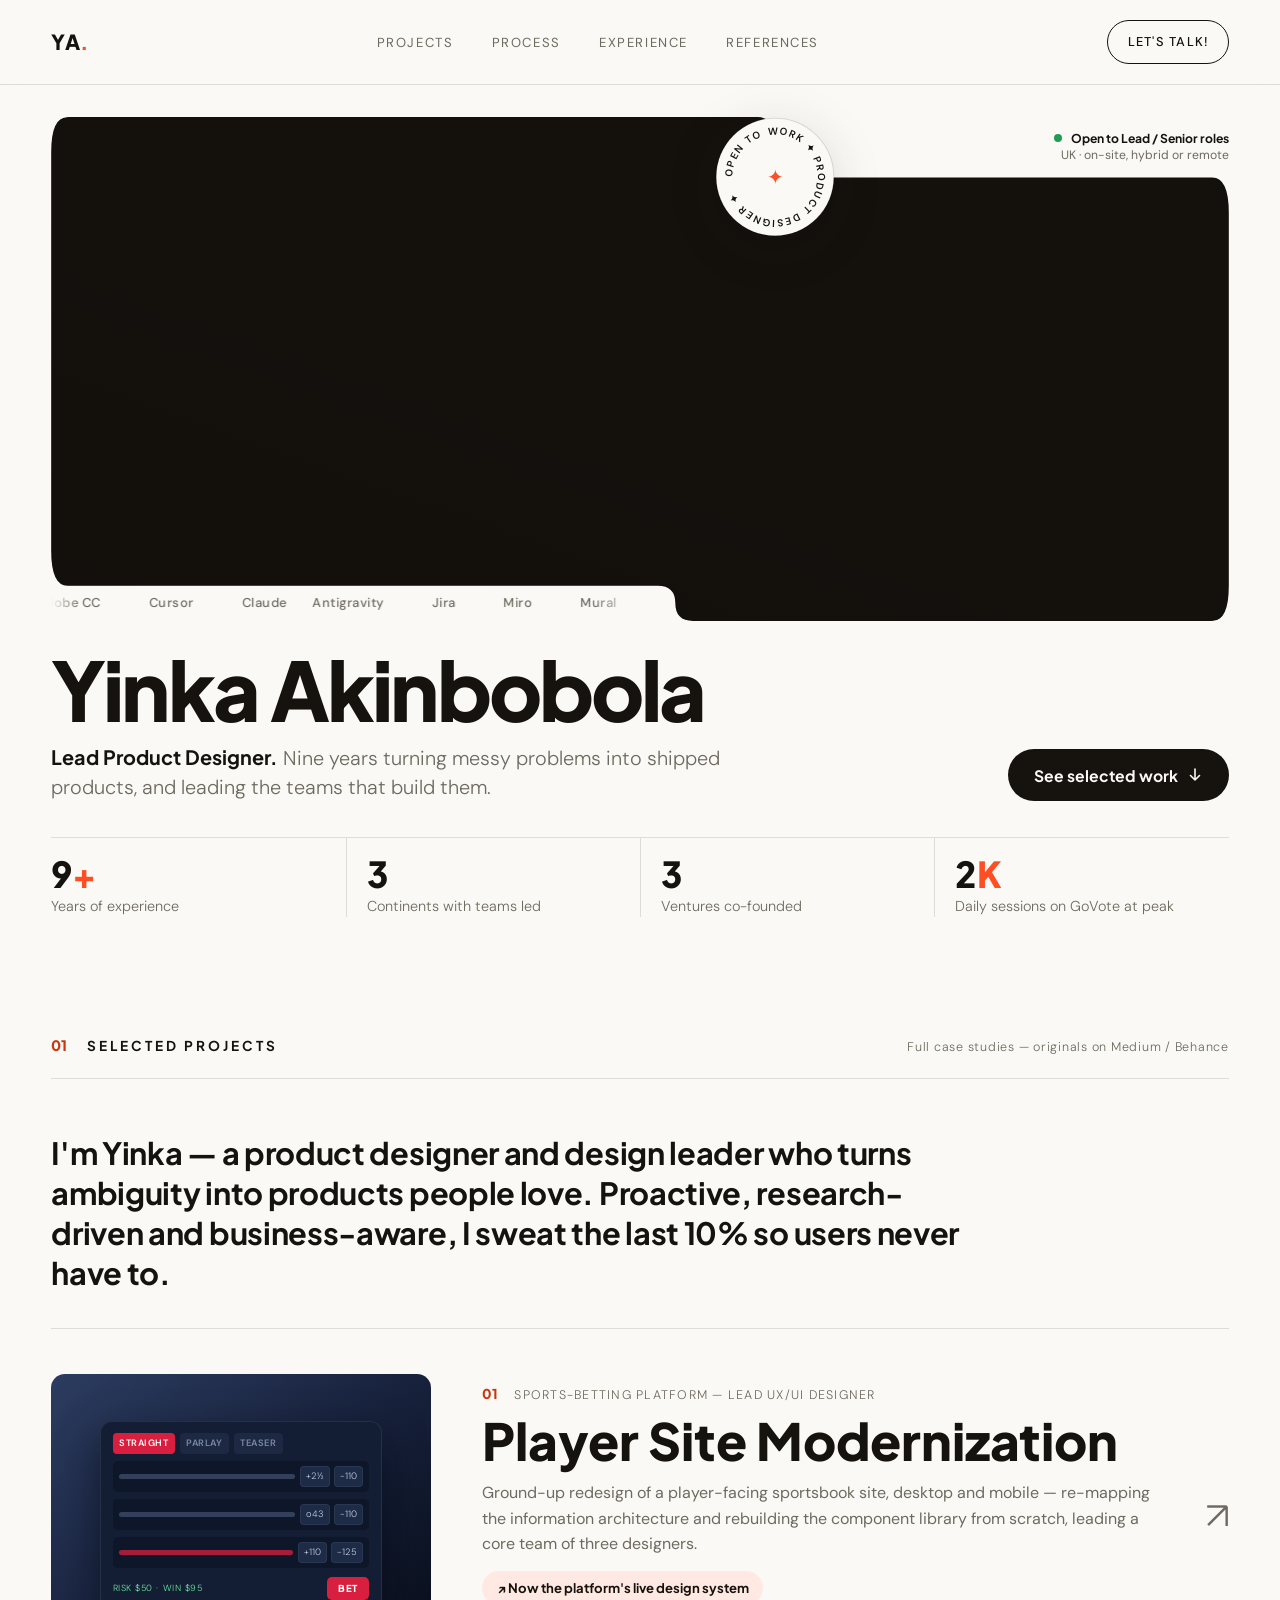
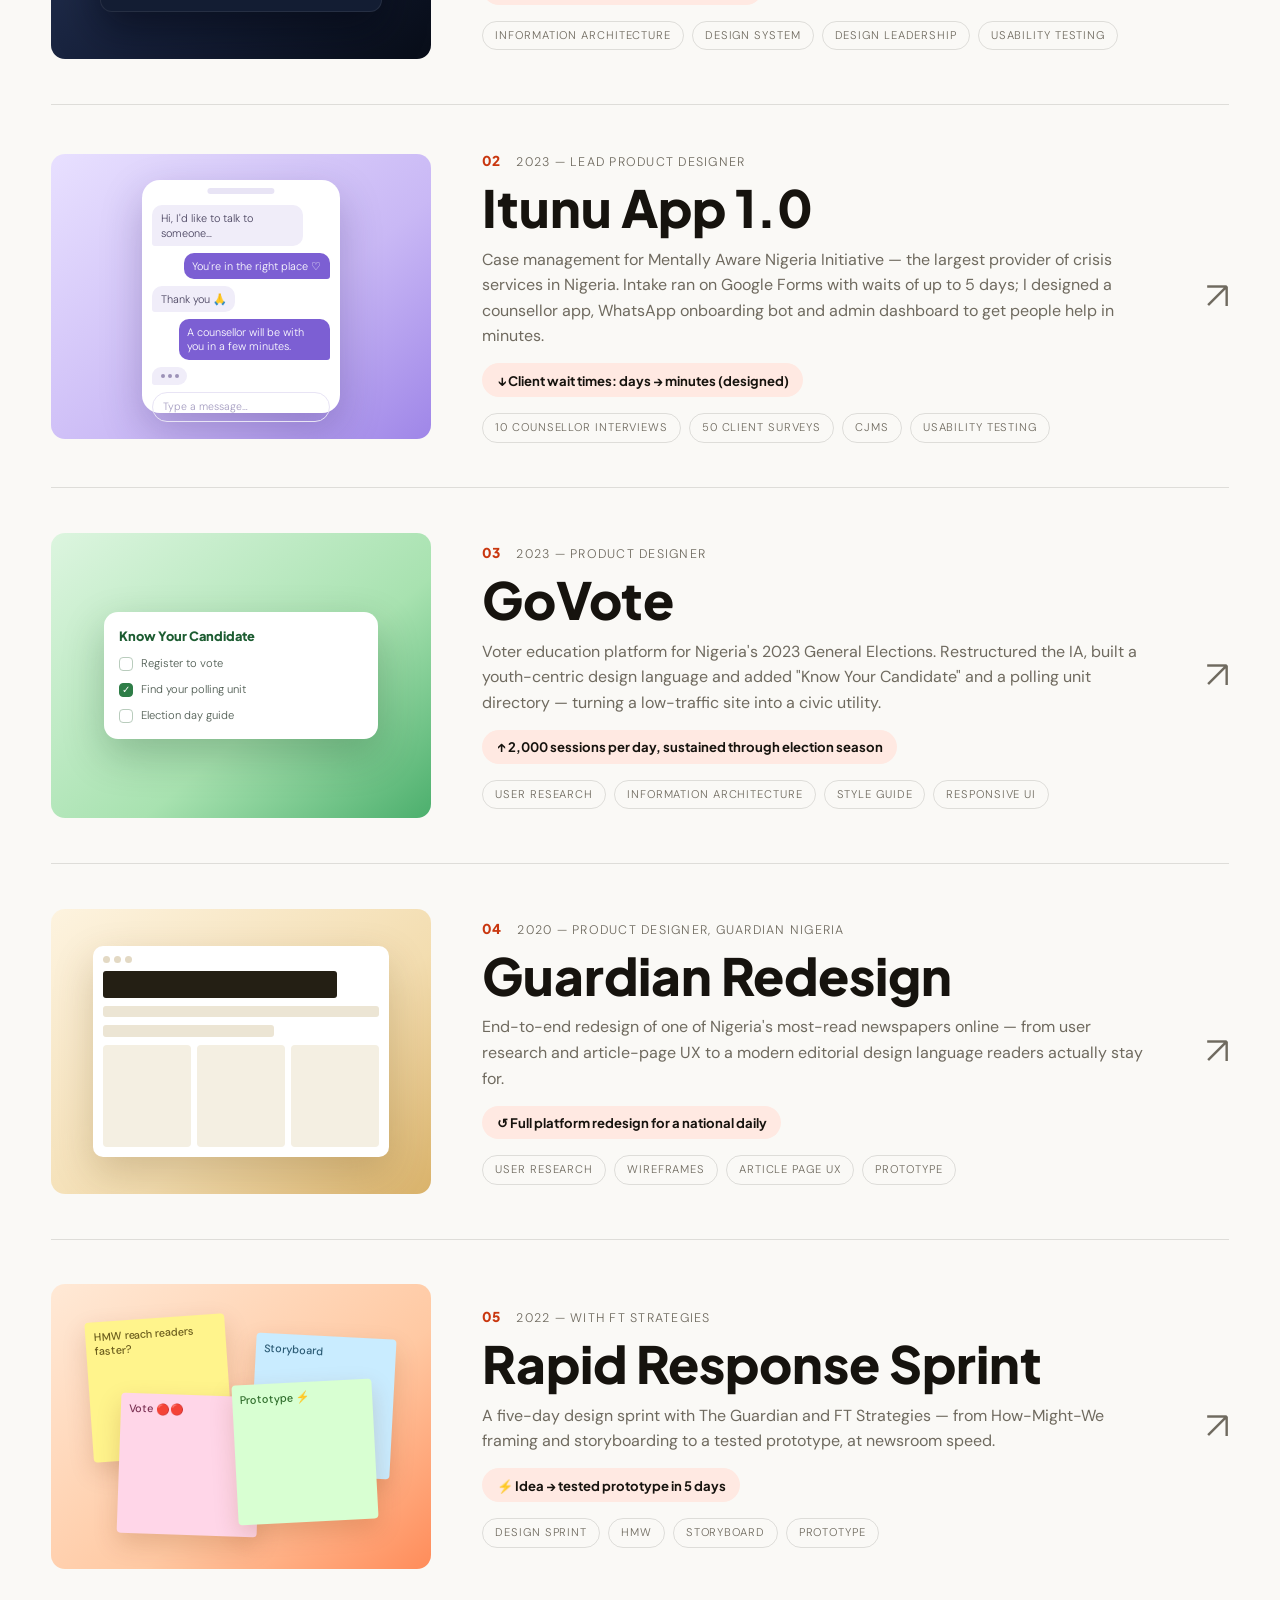
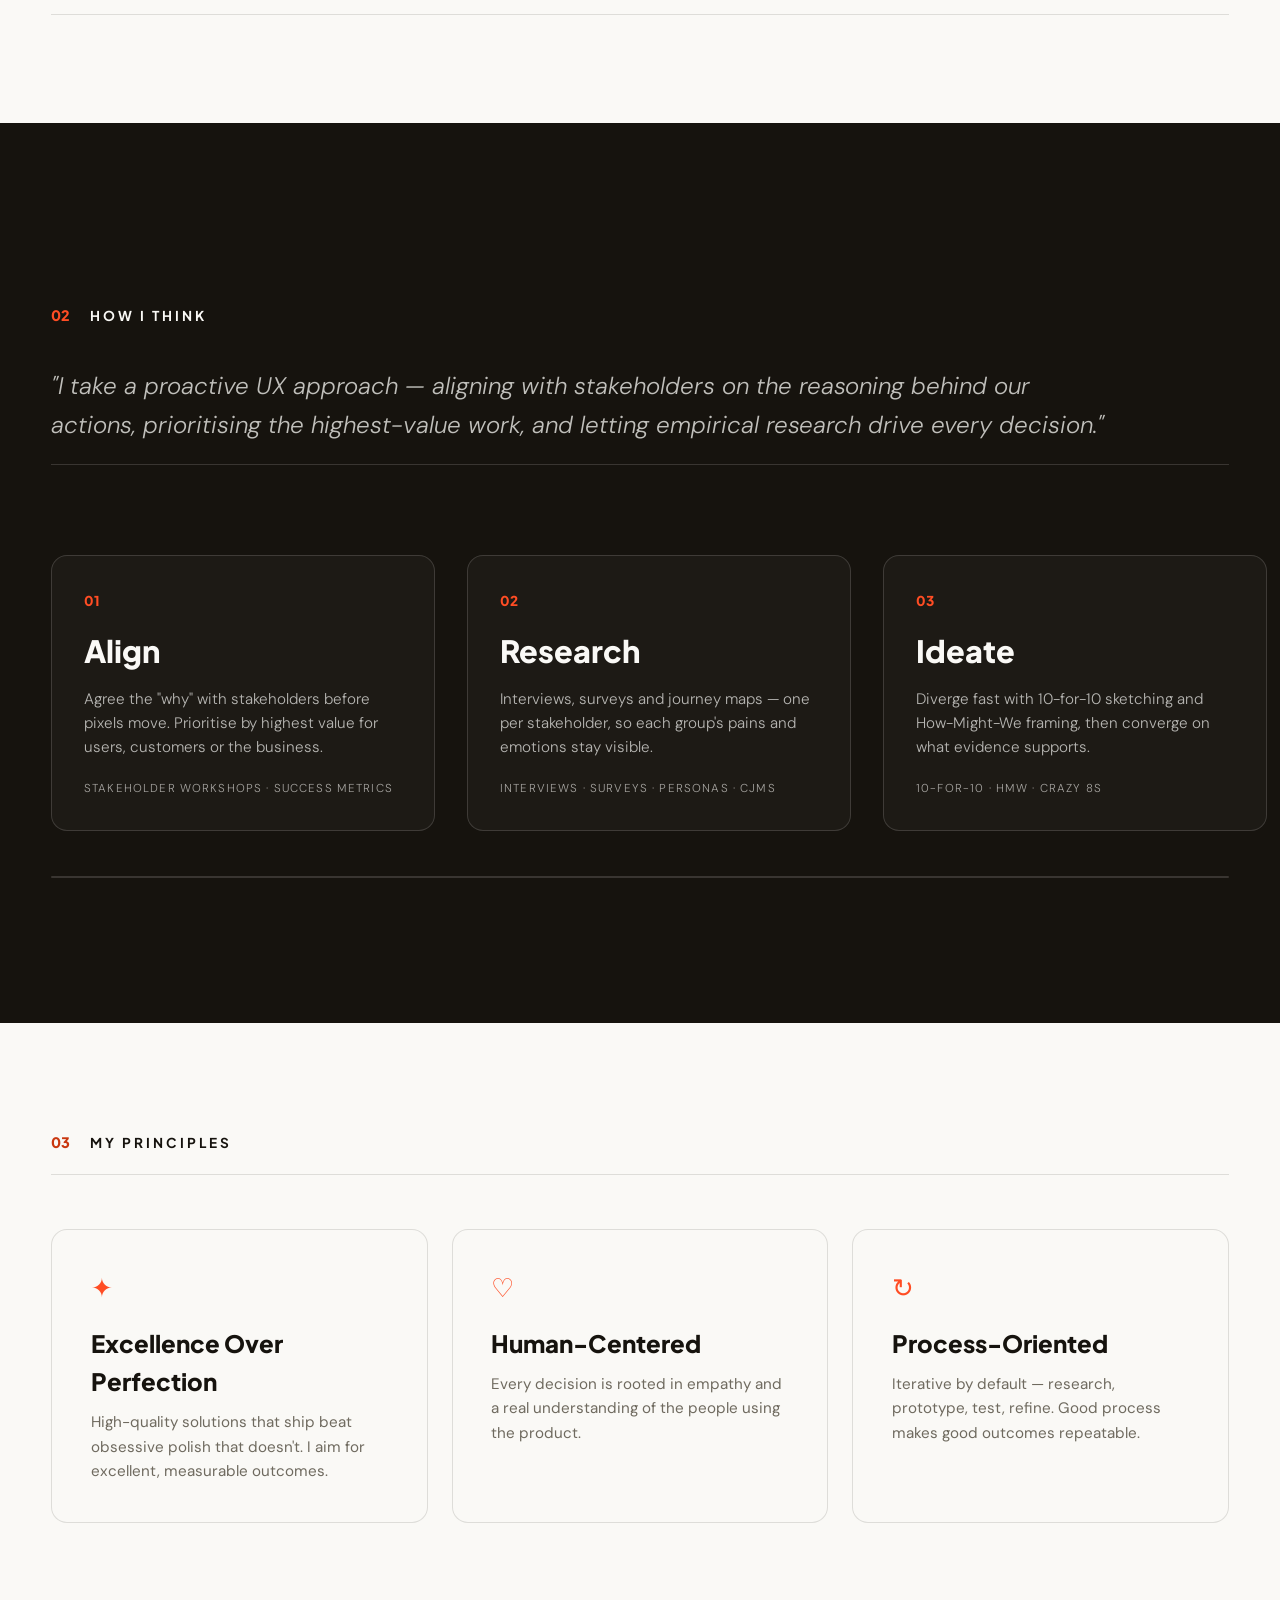
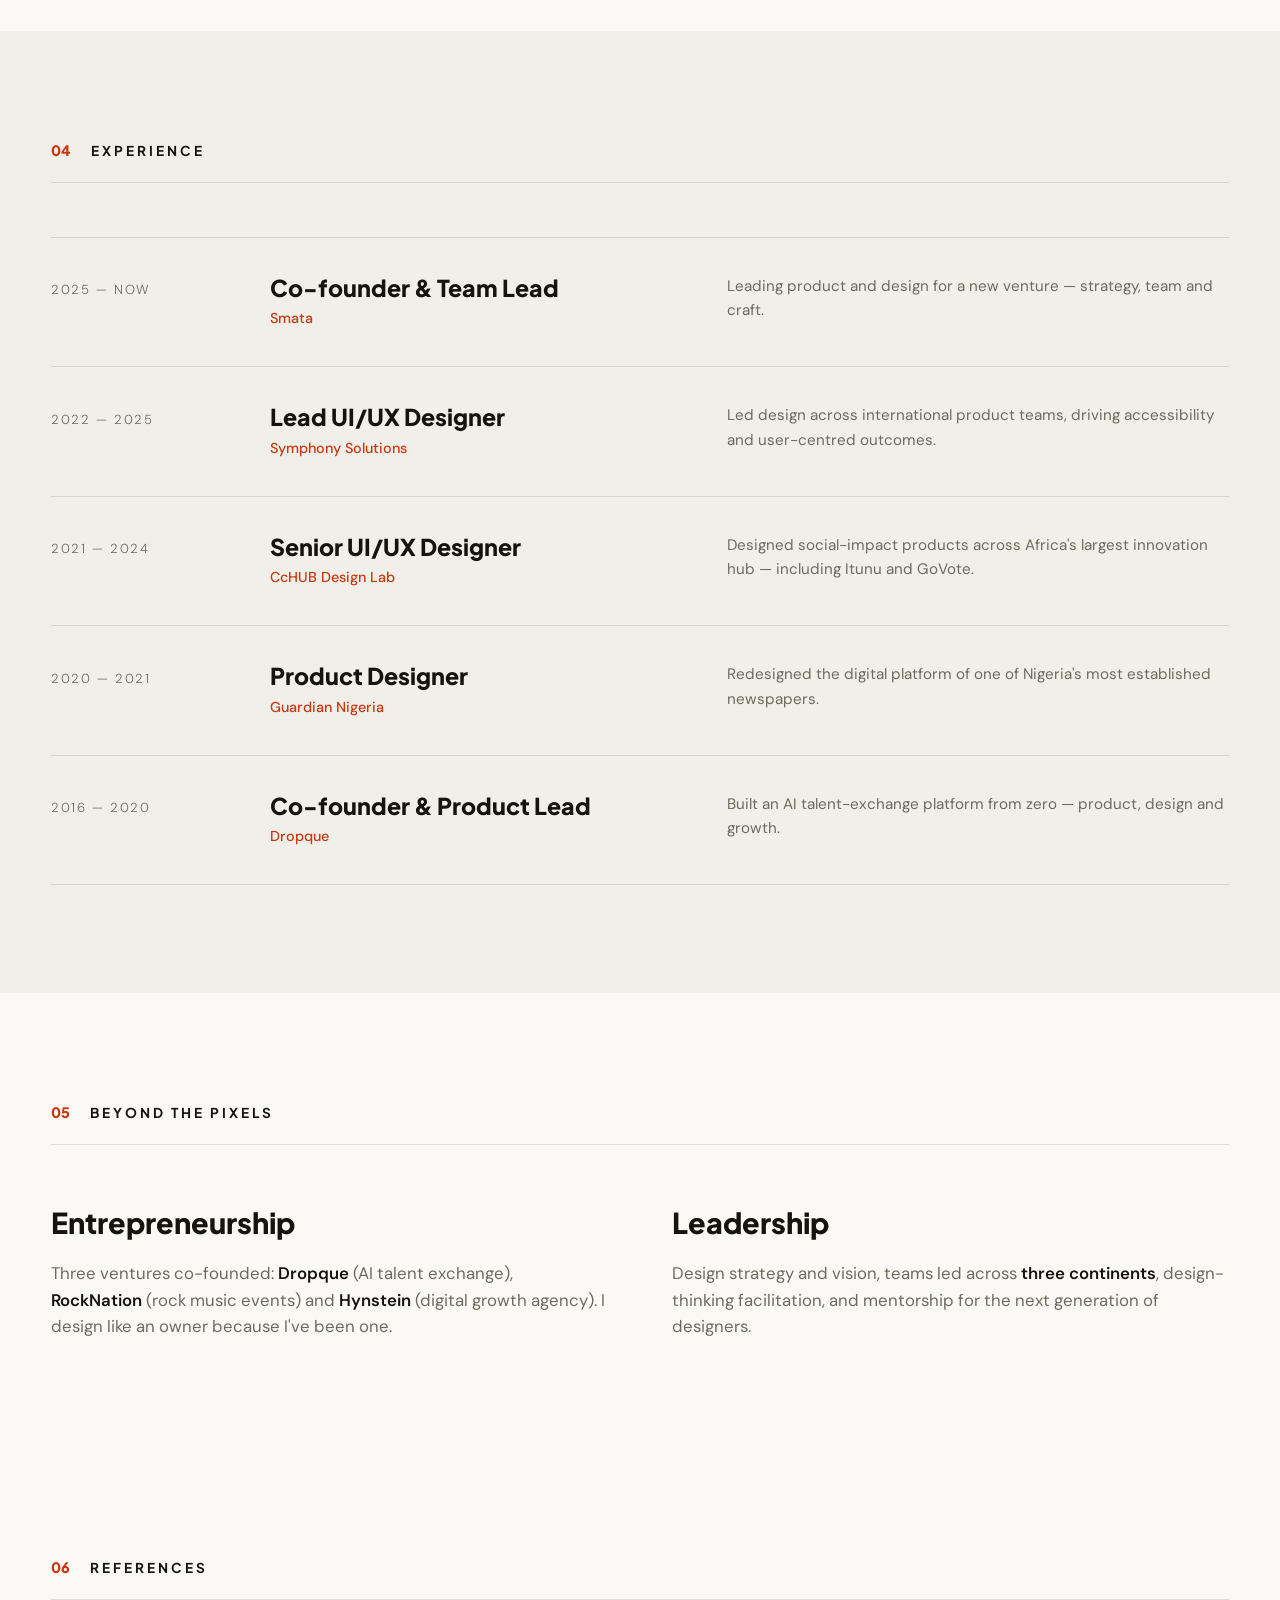
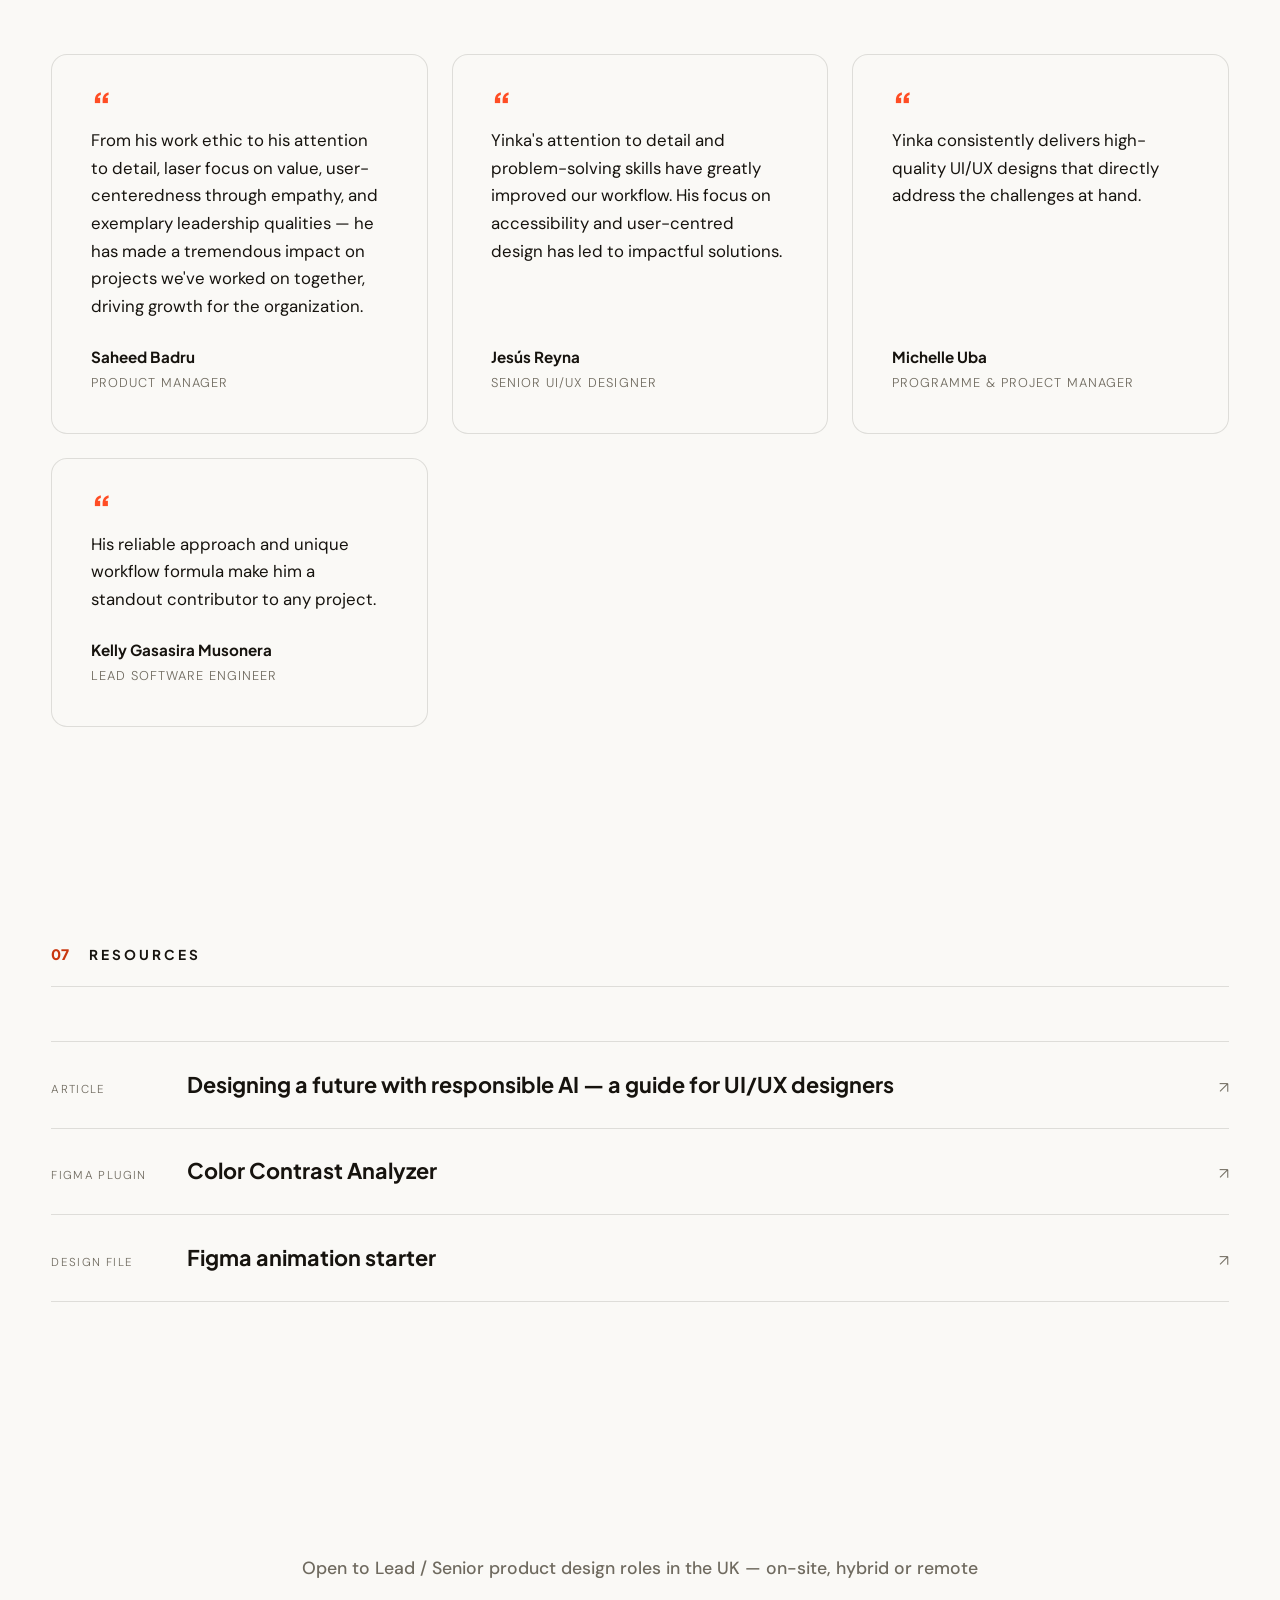
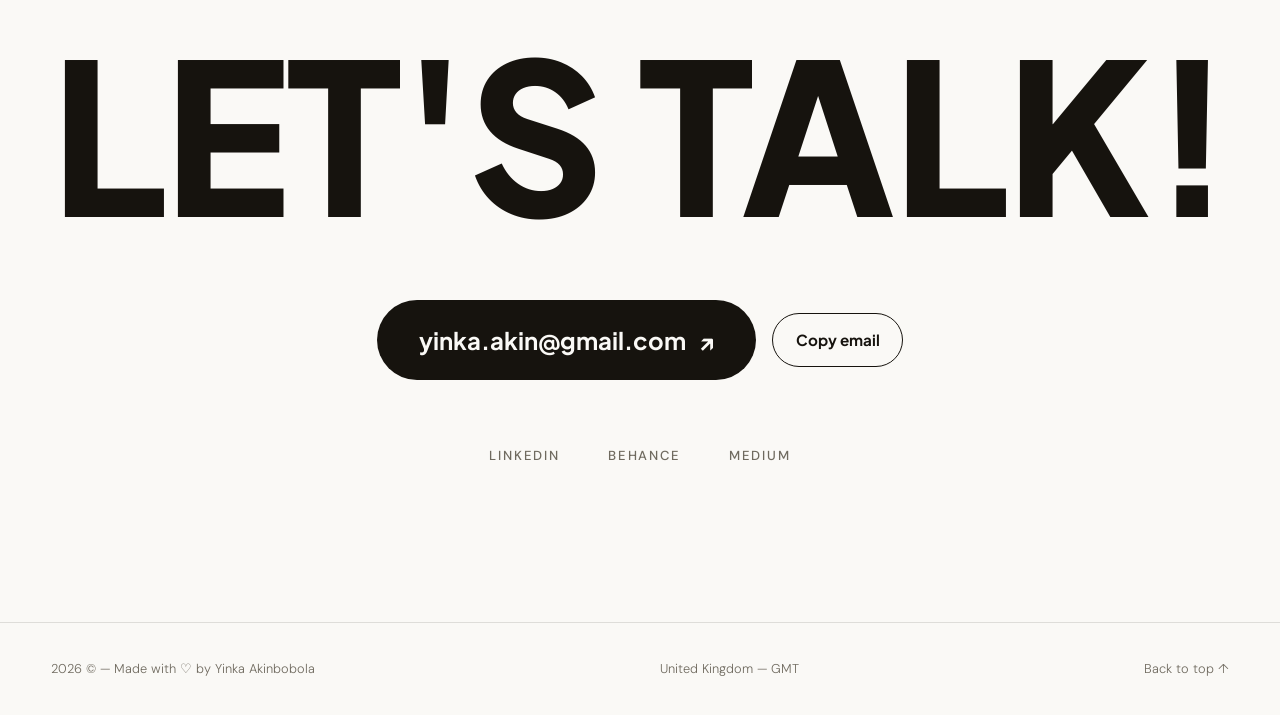
==== commit 4ee267fa: "Refresh landing page: clearer hero, faster load, accessibility fixes - Hero: visible name and "Lead " ====
--- a/index.html
+++ b/index.html
@@ -3,13 +3,14 @@
 <head>
   <meta charset="UTF-8" />
   <meta name="viewport" content="width=device-width, initial-scale=1.0" />
-  <title>Yinka Akinbobola — Product Designer &amp; Design Leader</title>
-  <meta name="description" content="Yinka Akinbobola is a Lead UI/UX Designer and design leader with 9+ years of experience, currently open to Lead / Senior product design roles in the United Kingdom." />
-  <link rel="icon" href="data:," />
+  <title>Yinka Akinbobola — Lead Product Designer</title>
+  <meta name="description" content="Yinka Akinbobola is a Lead Product Designer and design leader with 9+ years of experience, currently open to Lead / Senior product design roles in the United Kingdom." />
+  <link rel="icon" href="data:image/svg+xml,%3Csvg xmlns=%27http://www.w3.org/2000/svg%27 viewBox=%270 0 64 64%27%3E%3Crect width=%2764%27 height=%2764%27 rx=%2714%27 fill=%27%2316130e%27/%3E%3Ctext x=%2729%27 y=%2743%27 text-anchor=%27middle%27 font-family=%27Arial,sans-serif%27 font-weight=%27800%27 font-size=%2728%27 fill=%27%23faf9f6%27%3EYA%3C/text%3E%3Ccircle cx=%2752%27 cy=%2741%27 r=%274%27 fill=%27%23ff4d24%27/%3E%3C/svg%3E" />
   <link rel="preconnect" href="https://fonts.googleapis.com" />
   <link rel="preconnect" href="https://fonts.gstatic.com" crossorigin />
   <link href="https://fonts.googleapis.com/css2?family=Plus+Jakarta+Sans:wght@500;600;700;800&family=DM+Sans:opsz,wght@9..40,300;9..40,400;9..40,500&display=swap" rel="stylesheet" />
-  <link rel="stylesheet" href="styles.css?v=18" />
+  <link rel="stylesheet" href="styles.css?v=19" />
+  <script>try{if(sessionStorage.getItem("ya-intro")||matchMedia("(prefers-reduced-motion: reduce)").matches)document.documentElement.classList.add("intro-seen")}catch(e){}</script>
 </head>
 <body>
 
@@ -44,7 +45,6 @@
       <a href="#references" data-hover>References</a>
     </nav>
     <a href="#contact" class="pill" data-hover data-magnetic>
-      <span class="pill-dot" aria-hidden="true"></span>
       Let's talk!
     </a>
   </header>
@@ -85,11 +85,9 @@
 
           <!-- Eyebrow, slotted into the top-right notch -->
           <p class="hero-eyebrow hero-eyebrow--notch" data-hero-fade>
-            <span class="hero-eyebrow-strong">Portfolio 2026</span>
-            <span>Open to Lead / Senior roles — United Kingdom</span>
+            <span class="hero-eyebrow-strong"><span class="status-dot" aria-hidden="true"></span>Open to Lead / Senior roles</span>
+            <span>UK · on-site, hybrid or remote</span>
           </p>
-
-          <h1 class="sr-only">Yinka Akinbobola — I design intuitive and impactful digital experiences users love</h1>
 
           <!-- Spinning badge pinned at the notch junction -->
           <div class="hero-badge" data-hero-fade aria-hidden="true">
@@ -135,76 +133,36 @@
             </div>
           </div>
         </div>
-        <div class="hero-foot" data-hero-fade>
-          <div class="hero-roles" id="hero-roles" aria-live="polite">
-            <div class="hero-role is-active">
-              <span class="hero-role-label">Product Designer</span>
-              <p>I design intuitive and impactful digital experiences that users love ♡</p>
-            </div>
-            <div class="hero-role">
-              <span class="hero-role-label">Design Manager</span>
-              <p>I lead creative teams to deliver innovative solutions with precision and purpose ✧˖°</p>
-            </div>
-            <div class="hero-role">
-              <span class="hero-role-label">Software Entrepreneur</span>
-              <p>I transform ideas into scalable digital products that drive business growth.</p>
-            </div>
-          </div>
-          <div class="hero-meta">
-            <span class="scroll-cue" aria-hidden="true">Scroll<span class="scroll-cue-line"></span></span>
-          </div>
-        </div>
-      </div>
-    </section>
-
-    <!-- Marquee -->
-    <div class="marquee" aria-hidden="true">
-      <div class="marquee-track" id="marquee-track">
-        <span class="marquee-chunk">
-          Product Strategy <em>✦</em> Design Systems <em>✦</em> UX Research <em>✦</em> Design Sprints <em>✦</em> Accessibility <em>✦</em> Prototyping <em>✦</em> Design Leadership <em>✦</em>
-        </span>
-        <span class="marquee-chunk">
-          Product Strategy <em>✦</em> Design Systems <em>✦</em> UX Research <em>✦</em> Design Sprints <em>✦</em> Accessibility <em>✦</em> Prototyping <em>✦</em> Design Leadership <em>✦</em>
-        </span>
-      </div>
-    </div>
-
-    <!-- Hello / About -->
-    <section class="about section" id="hello">
-      <div class="section-head" data-reveal>
-        <span class="section-index">01</span>
-        <span class="section-label">Hello</span>
-      </div>
-      <p class="about-statement" id="about-statement">
-        I'm Yinka — a product designer and design leader who turns ambiguity into products people love. Proactive, research-driven and business-aware, I sweat the last 10% so users never have to.
-      </p>
-      <div class="about-grid">
-        <div class="stat" data-reveal>
-          <span class="stat-num" data-count="9">0</span><span class="stat-unit">+</span>
-          <span class="stat-label">Years of experience</span>
-        </div>
-        <div class="stat" data-reveal>
-          <span class="stat-num" data-count="3">0</span><span class="stat-unit"></span>
-          <span class="stat-label">Continents — teams led across</span>
-        </div>
-        <div class="stat" data-reveal>
-          <span class="stat-num" data-count="3">0</span><span class="stat-unit"></span>
-          <span class="stat-label">Ventures co-founded</span>
-        </div>
-        <div class="stat" data-reveal>
-          <span class="stat-num" data-count="2">0</span><span class="stat-unit">K</span>
-          <span class="stat-label">Daily sessions — GoVote at peak</span>
-        </div>
+        <div class="hero-foot">
+          <div class="hero-intro">
+            <h1 class="hero-name">Yinka Akinbobola</h1>
+            <p class="hero-lede"><strong>Lead Product Designer.</strong> Nine years turning messy problems into shipped products, and leading the teams that build them.</p>
+            <p class="hero-status hero-status--mobile"><span class="status-dot" aria-hidden="true"></span>Open to Lead / Senior roles · UK</p>
+          </div>
+          <a href="#projects" class="hero-cta" data-hover>
+            See selected work
+            <svg viewBox="0 0 16 16" width="16" height="16" aria-hidden="true"><path d="M8 2v11M3.5 8.5 8 13l4.5-4.5" fill="none" stroke="currentColor" stroke-width="1.6" stroke-linecap="round" stroke-linejoin="round"/></svg>
+          </a>
+        </div>
+        <dl class="hero-stats">
+          <div class="hero-stat"><dt>Years of experience</dt><dd>9<span>+</span></dd></div>
+          <div class="hero-stat"><dt>Continents with teams led</dt><dd>3</dd></div>
+          <div class="hero-stat"><dt>Ventures co-founded</dt><dd>3</dd></div>
+          <div class="hero-stat"><dt>Daily sessions on GoVote at peak</dt><dd>2<span>K</span></dd></div>
+        </dl>
       </div>
     </section>
 
     <!-- Projects -->
     <section class="work section" id="projects">
       <div class="section-head" data-reveal>
-        <span class="section-index">02</span>
-        <span class="section-label">Selected Projects</span>
+        <span class="section-index">01</span>
+        <h2 class="section-label">Selected Projects</h2>
         <span class="section-note">Full case studies — originals on Medium / Behance</span>
       </div>
+      <p class="about-statement work-intro" id="about-statement">
+        I'm Yinka — a product designer and design leader who turns ambiguity into products people love. Proactive, research-driven and business-aware, I sweat the last 10% so users never have to.
+      </p>
 
       <ul class="work-list">
 
@@ -350,8 +308,8 @@
     <section class="process" id="process">
       <div class="process-pin">
         <div class="section-head section-head--process" data-reveal>
-          <span class="section-index">03</span>
-          <span class="section-label">How I think</span>
+          <span class="section-index">02</span>
+          <h2 class="section-label">How I think</h2>
           <p class="process-intro">"I take a proactive UX approach — aligning with stakeholders on the reasoning behind our actions, prioritising the highest-value work, and letting empirical research drive every decision."</p>
         </div>
         <div class="process-track" id="process-track">
@@ -399,8 +357,8 @@
     <!-- Principles -->
     <section class="principles section" id="principles">
       <div class="section-head" data-reveal>
-        <span class="section-index">04</span>
-        <span class="section-label">My Principles</span>
+        <span class="section-index">03</span>
+        <h2 class="section-label">My Principles</h2>
       </div>
       <div class="principles-grid">
         <div class="principle" data-reveal>
@@ -424,8 +382,8 @@
     <!-- Experience -->
     <section class="experience section" id="experience">
       <div class="section-head" data-reveal>
-        <span class="section-index">05</span>
-        <span class="section-label">Experience</span>
+        <span class="section-index">04</span>
+        <h2 class="section-label">Experience</h2>
       </div>
       <ul class="exp-list">
         <li class="exp-item" data-reveal>
@@ -474,8 +432,8 @@
     <!-- Beyond the pixels -->
     <section class="beyond section">
       <div class="section-head" data-reveal>
-        <span class="section-index">06</span>
-        <span class="section-label">Beyond the pixels</span>
+        <span class="section-index">05</span>
+        <h2 class="section-label">Beyond the pixels</h2>
       </div>
       <div class="beyond-grid">
         <div class="beyond-col" data-reveal>
@@ -492,8 +450,8 @@
     <!-- References -->
     <section class="references section" id="references">
       <div class="section-head" data-reveal>
-        <span class="section-index">07</span>
-        <span class="section-label">References</span>
+        <span class="section-index">06</span>
+        <h2 class="section-label">References</h2>
       </div>
       <div class="ref-grid">
         <figure class="ref-card" data-reveal>
@@ -518,8 +476,8 @@
     <!-- Resources -->
     <section class="resources section">
       <div class="section-head" data-reveal>
-        <span class="section-index">08</span>
-        <span class="section-label">Resources</span>
+        <span class="section-index">07</span>
+        <h2 class="section-label">Resources</h2>
       </div>
       <ul class="res-list">
         <li data-reveal><a href="https://medium.com/design-bootcamp/designing-a-future-with-responsible-ai-a-guide-for-ui-ux-designers-c6bfb9f5346d" target="_blank" rel="noopener" data-hover><span class="res-type">Article</span><span class="res-title">Designing a future with responsible AI — a guide for UI/UX designers</span><span class="res-arrow">↗</span></a></li>
@@ -538,6 +496,8 @@
         <a href="mailto:yinka.akin@gmail.com" class="contact-cta" data-hover data-magnetic>
           yinka.akin@gmail.com <span aria-hidden="true">↗</span>
         </a>
+        <button type="button" class="contact-cta contact-cta--ghost contact-copy" data-copy="yinka.akin@gmail.com" data-hover>Copy email</button>
+        <span class="sr-only" role="status" id="copy-status"></span>
       </div>
       <div class="contact-links" data-reveal>
         <a href="https://www.linkedin.com/in/yinka-akinbobola" target="_blank" rel="noopener" data-hover>LinkedIn</a>
@@ -558,6 +518,6 @@
   <script src="https://cdnjs.cloudflare.com/ajax/libs/gsap/3.12.5/gsap.min.js"></script>
   <script src="https://cdnjs.cloudflare.com/ajax/libs/gsap/3.12.5/ScrollTrigger.min.js"></script>
   <script src="https://unpkg.com/lenis@1.1.14/dist/lenis.min.js"></script>
-  <script src="main.js?v=18"></script>
+  <script src="main.js?v=19"></script>
 </body>
 </html>
--- a/styles.css
+++ b/styles.css
@@ -10,6 +10,7 @@
   --muted: #6f6a5f;
   --accent: #ff4d24;
   --accent-soft: #ffe9e2;
+  --accent-text: #c9370f; /* accent for small text on light surfaces: ≥4.5:1 */
   --line: rgba(22, 19, 14, 0.12);
   --font-display: "Plus Jakarta Sans", sans-serif;
   --font-body: "DM Sans", sans-serif;
@@ -31,19 +32,6 @@
   overflow-x: hidden;
 }
 
-/* film grain — very subtle on light */
-body::after {
-  content: "";
-  position: fixed;
-  inset: -50%;
-  width: 200%;
-  height: 200%;
-  pointer-events: none;
-  z-index: 9998;
-  opacity: 0.035;
-  background-image: url("data:image/svg+xml,%3Csvg xmlns='http://www.w3.org/2000/svg' width='300' height='300'%3E%3Cfilter id='n'%3E%3CfeTurbulence type='fractalNoise' baseFrequency='0.9' numOctaves='2'/%3E%3C/filter%3E%3Crect width='300' height='300' filter='url(%23n)'/%3E%3C/svg%3E");
-}
-
 ::selection { background: var(--accent); color: #fff; }
 
 a { color: inherit; text-decoration: none; }
@@ -99,7 +87,8 @@
   font-size: clamp(0.9rem, 1.6vw, 1.15rem);
   margin-top: 0.5rem;
 }
-html.no-js .preloader { display: none; }
+html.no-js .preloader,
+html.intro-seen .preloader { display: none; }
 
 /* ------------------------------------------------------------
    Cursor
@@ -172,15 +161,23 @@
   transition: transform 0.35s cubic-bezier(0.65, 0, 0.35, 1);
 }
 .site-nav a:hover::after { transform: scaleX(1); transform-origin: left; }
+/* current section: dark text + underline; others recede */
+.site-nav.has-spy a { color: var(--muted); transition: color 0.3s ease; }
+.site-nav.has-spy a:hover,
+.site-nav a.is-active { color: var(--ink); }
+.site-nav a.is-active { font-weight: 500; }
+.site-nav a.is-active::after { transform: scaleX(1); transform-origin: left; }
 
 .pill {
   display: inline-flex;
   align-items: center;
   gap: 0.5rem;
-  background: var(--ink);
-  color: var(--bg);
+  background: transparent;
+  color: var(--ink);
+  border: 1.5px solid var(--ink);
   border-radius: 999px;
-  padding: 0.6rem 1.2rem;
+  min-height: 44px;
+  padding: 0 1.2rem;
   font-size: 0.8rem;
   font-weight: 500;
   text-transform: uppercase;
@@ -188,7 +185,8 @@
   white-space: nowrap;
   transition: background 0.3s ease, color 0.3s ease;
 }
-.pill:hover { background: var(--accent); color: #fff; }
+.pill:hover { background: var(--ink); color: var(--bg); }
+.pill:focus-visible { outline: 2px solid var(--ink); outline-offset: 3px; }
 .pill-dot {
   width: 8px; height: 8px;
   border-radius: 50%;
@@ -348,8 +346,11 @@
 .hero--video {
   align-items: flex-start;
 }
+.hero--video {
+  --badge: clamp(76px, min(9.5vw, 17vh), 126px);
+}
 .hero--video .hero-content {
-  padding-top: clamp(5.25rem, 11vh, 7rem);
+  padding-top: clamp(7rem, 13vh, 8rem);
 }
 .hero-window {
   position: relative;
@@ -446,7 +447,7 @@
   left: 61.5%;
   top: 12%;
   transform: translate(-50%, -50%);
-  width: clamp(90px, 9.5vw, 126px);
+  width: var(--badge);
   filter: drop-shadow(0 10px 24px rgba(22, 19, 14, 0.14));
   z-index: 3;
 }
@@ -495,13 +496,103 @@
 }
 .tool img { width: 15px; height: 15px; display: block; }
 
-.hero--video .hero-foot { margin-top: clamp(1.25rem, 3vh, 2rem); }
+.hero--video .hero-foot {
+  margin-top: clamp(1.25rem, 3.2vh, 2.25rem);
+  align-items: flex-end;
+  gap: clamp(1.25rem, 3vw, 3rem);
+}
+.hero--video .hero-window { height: clamp(320px, 56vh, 640px); }
+
+/* intro: the one thing a visitor must read first */
+.hero-intro { flex: 1 1 520px; max-width: 46rem; }
+.hero-name {
+  font-family: var(--font-display);
+  font-weight: 800;
+  font-size: clamp(2.6rem, 6.4vw, 5.75rem);
+  line-height: 0.96;
+  letter-spacing: -0.035em;
+  color: var(--ink);
+  text-wrap: balance;
+}
+.hero-lede {
+  margin-top: clamp(0.75rem, 1.6vh, 1.1rem);
+  max-width: 36em;
+  font-size: clamp(1.05rem, 1.55vw, 1.3rem);
+  line-height: 1.45;
+  color: var(--muted);
+  text-wrap: pretty;
+}
+.hero-lede strong {
+  font-family: var(--font-display);
+  font-weight: 700;
+  color: var(--ink);
+}
+
+.hero-cta {
+  flex: none;
+  display: inline-flex;
+  align-items: center;
+  gap: 0.6rem;
+  min-height: 52px;
+  padding: 0 1.6rem;
+  border-radius: 999px;
+  background: var(--ink);
+  color: var(--bg);
+  font-family: var(--font-display);
+  font-weight: 700;
+  font-size: 0.98rem;
+  text-decoration: none;
+  transition: background-color 0.25s cubic-bezier(0.22, 1, 0.36, 1);
+}
+.hero-cta svg { transition: transform 0.35s cubic-bezier(0.22, 1, 0.36, 1); }
+.hero-cta:hover { background: #2b2620; }
+.hero-cta:hover svg { transform: translateY(2px); }
+.hero-cta:focus-visible { outline: 2px solid var(--ink); outline-offset: 3px; }
+
+/* availability: notch on desktop, inline under the lede on mobile */
+.status-dot {
+  display: inline-block;
+  width: 8px; height: 8px;
+  border-radius: 50%;
+  background: #1f9d55;
+  margin-right: 0.55rem;
+  vertical-align: 0.08em;
+}
+.hero-eyebrow--notch {
+  /* start after the badge so the two never collide */
+  left: calc(61.5% + var(--badge) / 2 + 0.9rem);
+  width: auto;
+  flex-wrap: nowrap;
+  gap: 0.15rem;
+  line-height: 1.25;
+  text-transform: none;
+  letter-spacing: 0;
+  font-size: clamp(0.76rem, 0.95vw, 0.92rem);
+}
+.hero-eyebrow--notch > span { white-space: nowrap; overflow: hidden; text-overflow: ellipsis; max-width: 100%; }
+.hero-eyebrow--notch .hero-eyebrow-strong { font-weight: 700; }
+.hero-status--mobile { display: none; }
+.hero-status--mobile .status-dot { margin-right: 0; }
+
+@media (max-width: 760px) {
+  .hero--video .hero-window { height: 44vh; }
+  .hero-status--mobile {
+    display: inline-flex;
+    margin-top: 1rem;
+    padding: 0.45rem 0.9rem;
+    font-size: 0.85rem;
+    text-transform: none;
+    letter-spacing: 0;
+    background: var(--bg-soft);
+  }
+  .hero-cta { width: 100%; justify-content: center; }
+}
 
 @media (max-width: 760px) {
   .hero-window { height: 48vh; }
   .hero-copy { width: 88%; bottom: 12%; }
   .hero-eyebrow--notch { display: none; }
-  .hero-badge { width: 76px; }
+  .hero--video { --badge: 76px; }
   .hero-tools { height: 6.5%; }
   .tool img { width: 12px; height: 12px; }
 }
@@ -510,33 +601,6 @@
 html.js .line-inner { transform: translateY(110%); }
 html.js [data-hero-fade] { opacity: 0; }
 html.js .hero-window { opacity: 0; transform: translateY(26px) scale(0.985); }
-
-/* ------------------------------------------------------------
-   Marquee
-   ------------------------------------------------------------ */
-.marquee {
-  border-top: 1px solid var(--line);
-  border-bottom: 1px solid var(--line);
-  background: var(--ink);
-  color: var(--bg);
-  overflow: hidden;
-  padding: clamp(0.9rem, 2vw, 1.4rem) 0;
-  white-space: nowrap;
-}
-.marquee-track { display: inline-flex; will-change: transform; }
-.marquee-chunk {
-  font-family: var(--font-display);
-  font-weight: 700;
-  font-size: clamp(1.2rem, 3vw, 2.2rem);
-  text-transform: uppercase;
-  letter-spacing: 0.02em;
-  padding-right: 0.5em;
-}
-.marquee-chunk em {
-  font-style: normal;
-  color: var(--accent);
-  padding: 0 0.35em;
-}
 
 /* ------------------------------------------------------------
    Sections (shared)
@@ -555,7 +619,7 @@
 .section-index {
   font-family: var(--font-display);
   font-weight: 800;
-  color: var(--accent);
+  color: var(--accent-text);
   font-size: 0.9rem;
 }
 .section-label {
@@ -610,7 +674,7 @@
   font-size: clamp(2.2rem, 4.5vw, 3.6rem);
   line-height: 1;
 }
-.stat-unit { color: var(--accent); }
+.stat-unit { color: var(--accent-text); }
 .stat-label {
   display: block;
   margin-top: 0.75rem;
@@ -897,7 +961,7 @@
   font-family: var(--font-display);
   font-weight: 800;
   font-size: 0.85rem;
-  color: var(--accent);
+  color: var(--accent-text);
 }
 .work-year {
   font-size: 0.78rem;
@@ -1035,7 +1099,7 @@
   font-size: 0.72rem;
   text-transform: uppercase;
   letter-spacing: 0.1em;
-  color: rgba(250, 249, 246, 0.45);
+  color: rgba(250, 249, 246, 0.62);
 }
 .process-bar {
   margin-top: clamp(2rem, 5vh, 3.5rem);
@@ -1125,7 +1189,7 @@
 .exp-co {
   display: block;
   margin-top: 0.35rem;
-  color: var(--accent);
+  color: var(--accent-text);
   font-weight: 500;
   font-size: 0.9rem;
 }
@@ -1285,15 +1349,15 @@
   padding: clamp(0.9rem, 2vw, 1.3rem) clamp(1.6rem, 4vw, 2.6rem);
   transition: background 0.35s ease, color 0.35s ease;
 }
-.contact-cta:hover { background: var(--accent); color: #fff; }
+.contact-cta:hover { background: var(--accent-text); color: #fff; }
 .contact-cta--ghost {
   background: transparent;
   color: var(--ink);
   border: 1px solid var(--ink);
 }
 .contact-cta--ghost:hover {
-  background: var(--accent);
-  border-color: var(--accent);
+  background: var(--accent-text);
+  border-color: var(--accent-text);
   color: #fff;
 }
 .contact-links {
@@ -1308,7 +1372,7 @@
   color: var(--muted);
 }
 .contact-links a { transition: color 0.3s ease; }
-.contact-links a:hover { color: var(--accent); }
+.contact-links a:hover { color: var(--accent-text); }
 
 /* ------------------------------------------------------------
    Footer
@@ -1325,7 +1389,7 @@
   color: var(--muted);
 }
 .site-foot a { transition: color 0.3s ease; }
-.site-foot a:hover { color: var(--accent); }
+.site-foot a:hover { color: var(--accent-text); }
 
 /* ------------------------------------------------------------
    Case study pages
@@ -1385,7 +1449,7 @@
   padding: 0.65rem 1.3rem;
   transition: background 0.3s ease, color 0.3s ease, border-color 0.3s ease;
 }
-.case-source:hover { background: var(--accent); border-color: var(--accent); color: #fff; }
+.case-source:hover { background: var(--accent-text); border-color: var(--accent-text); color: #fff; }
 
 /* At a glance */
 .glance {
@@ -1404,7 +1468,7 @@
   font-size: 0.78rem;
   text-transform: uppercase;
   letter-spacing: 0.18em;
-  color: var(--accent);
+  color: var(--accent-text);
   margin-bottom: 0.75rem;
 }
 .glance-cell p { color: var(--muted); font-size: 0.95rem; font-weight: 400; }
@@ -1509,7 +1573,7 @@
   font-family: var(--font-display);
   font-weight: 800;
   font-size: 0.8rem;
-  color: var(--accent);
+  color: var(--accent-text);
 }
 .hmw-card p {
   margin-top: 0.7rem;
@@ -1571,7 +1635,7 @@
   font-size: 0.75rem;
   text-transform: uppercase;
   letter-spacing: 0.12em;
-  color: var(--accent);
+  color: var(--accent-text);
   font-weight: 500;
 }
 
@@ -1586,7 +1650,7 @@
   font-size: 0.8rem;
   text-transform: uppercase;
   letter-spacing: 0.22em;
-  color: rgba(250, 249, 246, 0.55);
+  color: rgba(250, 249, 246, 0.66);
   margin-bottom: 1.5rem;
 }
 .case-next-link {
@@ -1606,7 +1670,7 @@
   font-size: 0.85rem;
   text-transform: uppercase;
   letter-spacing: 0.14em;
-  color: rgba(250, 249, 246, 0.6);
+  color: rgba(250, 249, 246, 0.68);
   transition: color 0.3s ease;
 }
 .case-next-back:hover { color: var(--accent); }
@@ -1623,7 +1687,7 @@
     transform: none !important;
     opacity: 1 !important;
   }
-  .pill-dot, .scroll-cue-line { animation: none; }
+  .pill-dot, .scroll-cue-line, .badge-spin, .mock-typing i { animation: none; }
   * { transition-duration: 0.01ms !important; }
 }
 
@@ -1632,3 +1696,84 @@
 @media (max-width: 620px) {
   .figure-grid--wide { grid-template-columns: 1fr; }
 }
+
+/* ------------------------------------------------------------
+   Hero stats + projects intro (layout pass)
+   ------------------------------------------------------------ */
+.hero-stats {
+  display: grid;
+  grid-template-columns: repeat(4, minmax(0, 1fr));
+  margin-top: clamp(1.75rem, 4vh, 2.75rem);
+  border-top: 1px solid var(--line);
+}
+.hero-stat {
+  display: flex;
+  flex-direction: column-reverse;
+  justify-content: flex-end;
+  gap: 0.35rem;
+  padding: 1.1rem 1.25rem 0 0;
+}
+.hero-stat + .hero-stat { padding-left: 1.25rem; border-left: 1px solid var(--line); }
+.hero-stat dd {
+  font-family: var(--font-display);
+  font-weight: 800;
+  font-size: clamp(1.75rem, 2.8vw, 2.5rem);
+  line-height: 1;
+  letter-spacing: -0.02em;
+  color: var(--ink);
+  font-variant-numeric: tabular-nums;
+}
+.hero-stat dd span { color: var(--accent); }
+.hero-stat dt {
+  font-size: 0.9rem;
+  line-height: 1.35;
+  color: var(--muted);
+}
+@media (max-width: 760px) {
+  .hero-stats { grid-template-columns: repeat(2, minmax(0, 1fr)); }
+  .hero-stat { padding: 1rem 1rem 1rem 0; border-bottom: 1px solid var(--line); }
+  .hero-stat + .hero-stat { padding-left: 0; border-left: 0; }
+  .hero-stat:nth-child(even) { padding-left: 1rem; border-left: 1px solid var(--line); }
+}
+
+.work-intro {
+  font-size: clamp(1.25rem, 2.4vw, 2rem);
+  line-height: 1.3;
+  max-width: 30em;
+  margin-bottom: clamp(2.5rem, 6vh, 4rem);
+  text-wrap: pretty;
+}
+/* projects follow the hero directly */
+.work.section { padding-top: clamp(3rem, 8vh, 5.5rem); }
+.work-intro { margin-bottom: clamp(1.75rem, 4vh, 2.75rem); }
+
+/* ------------------------------------------------------------
+   Accessibility pass
+   ------------------------------------------------------------ */
+h2.section-label { line-height: inherit; }
+.contact-links a,
+.site-foot a {
+  display: inline-flex;
+  align-items: center;
+  min-height: 44px;
+}
+.contact-copy { font: inherit; font-family: var(--font-display); font-weight: 700; font-size: clamp(1rem, 2.4vw, 1.5rem); cursor: pointer; }
+a:focus-visible,
+button:focus-visible { outline: 2px solid var(--ink); outline-offset: 3px; }
+.process a:focus-visible, .case-next a:focus-visible { outline-color: var(--bg); }
+
+/* ------------------------------------------------------------
+   Polish pass
+   ------------------------------------------------------------ */
+/* availability line reads as a sentence, matching the hero */
+.contact-kicker {
+  font-size: clamp(0.95rem, 1.4vw, 1.1rem);
+  text-transform: none;
+  letter-spacing: 0;
+}
+/* copy is a helper, not a second primary action */
+.contact-copy {
+  font-size: 0.95rem;
+  padding: 0.85rem 1.4rem;
+  min-height: 48px;
+}
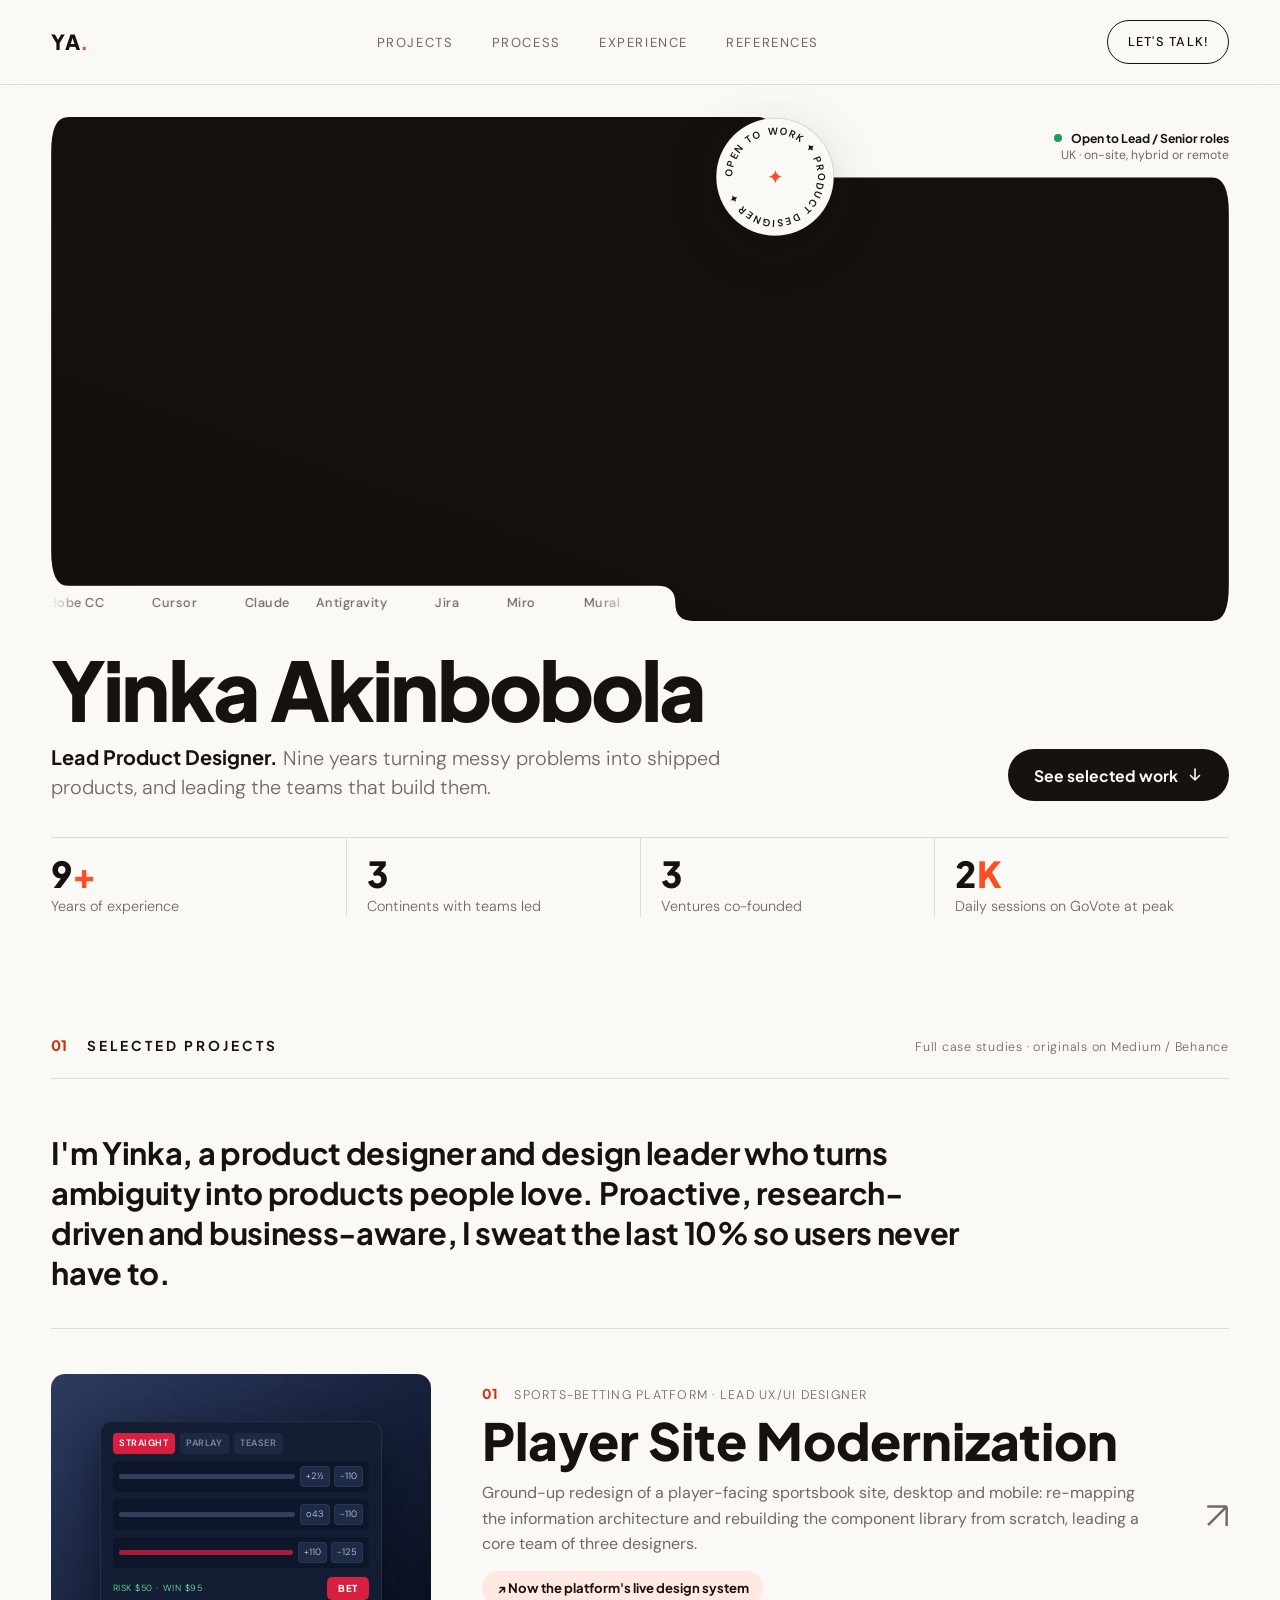
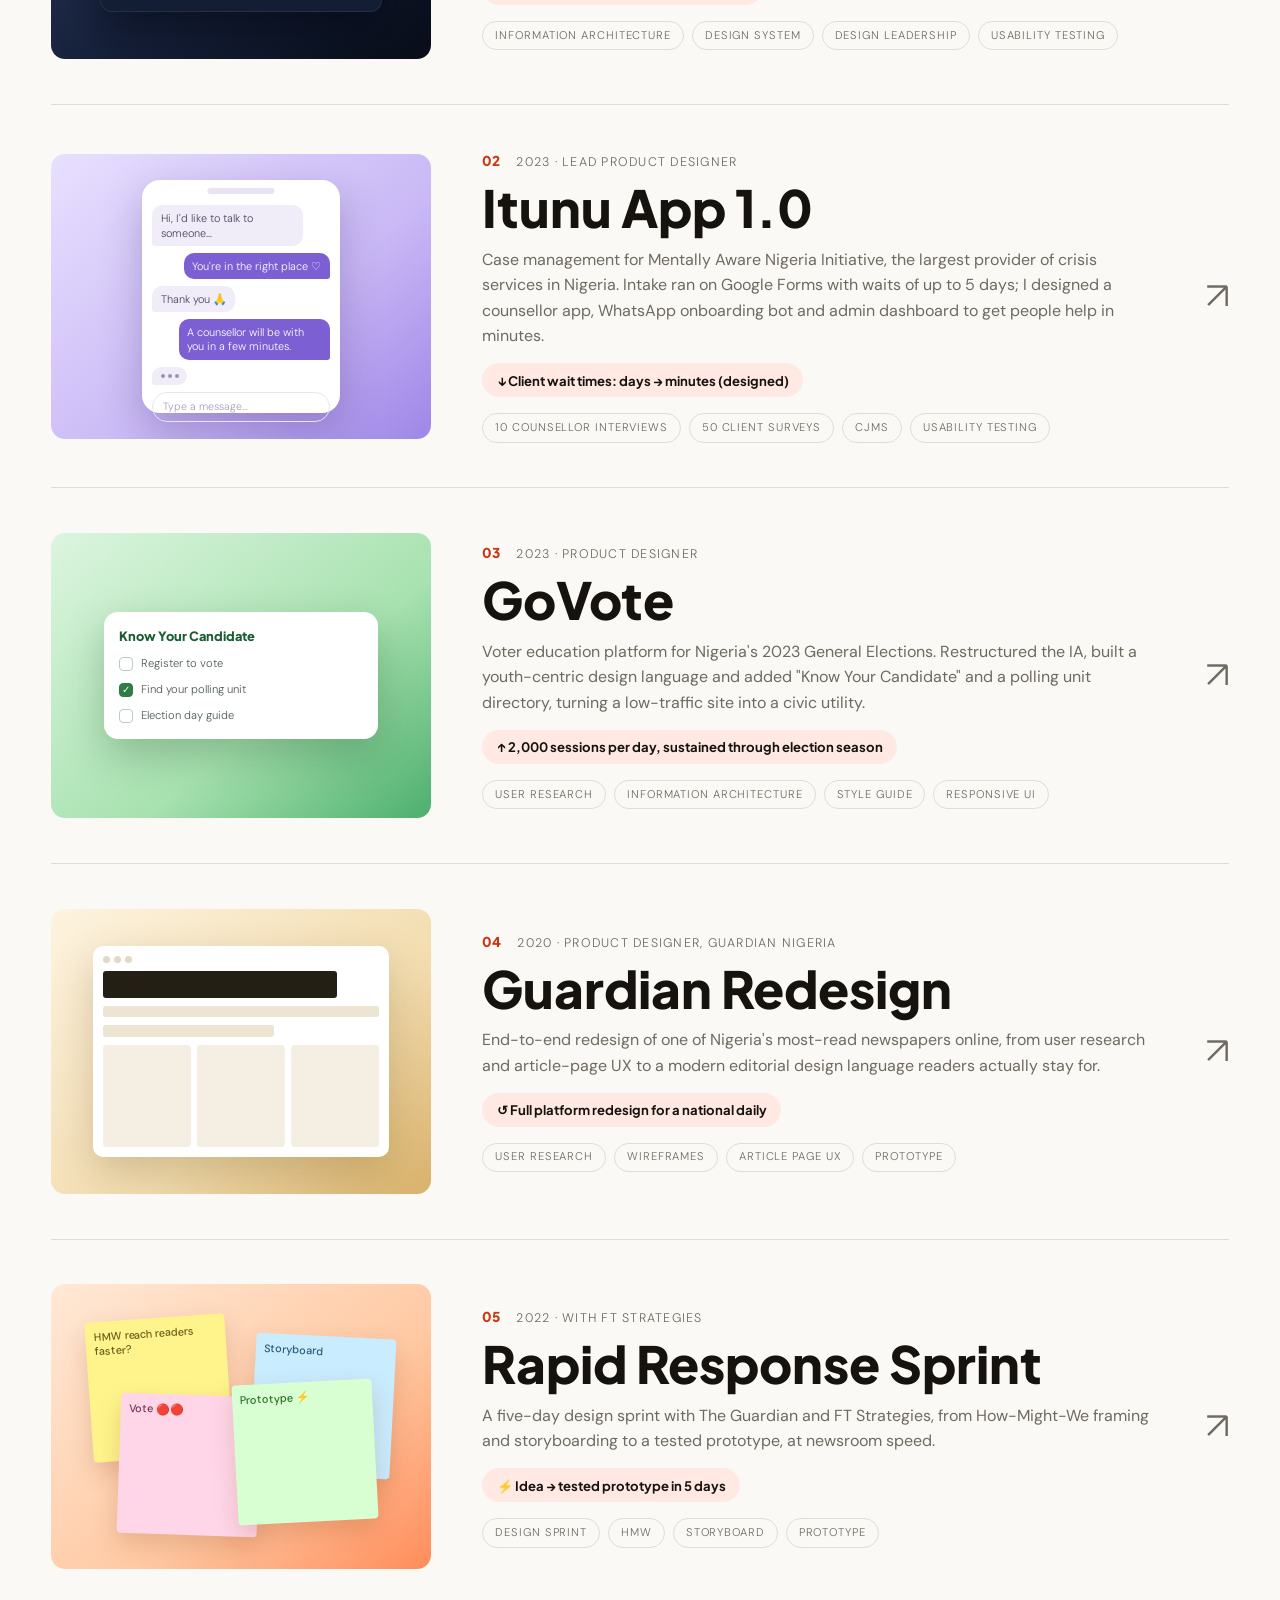
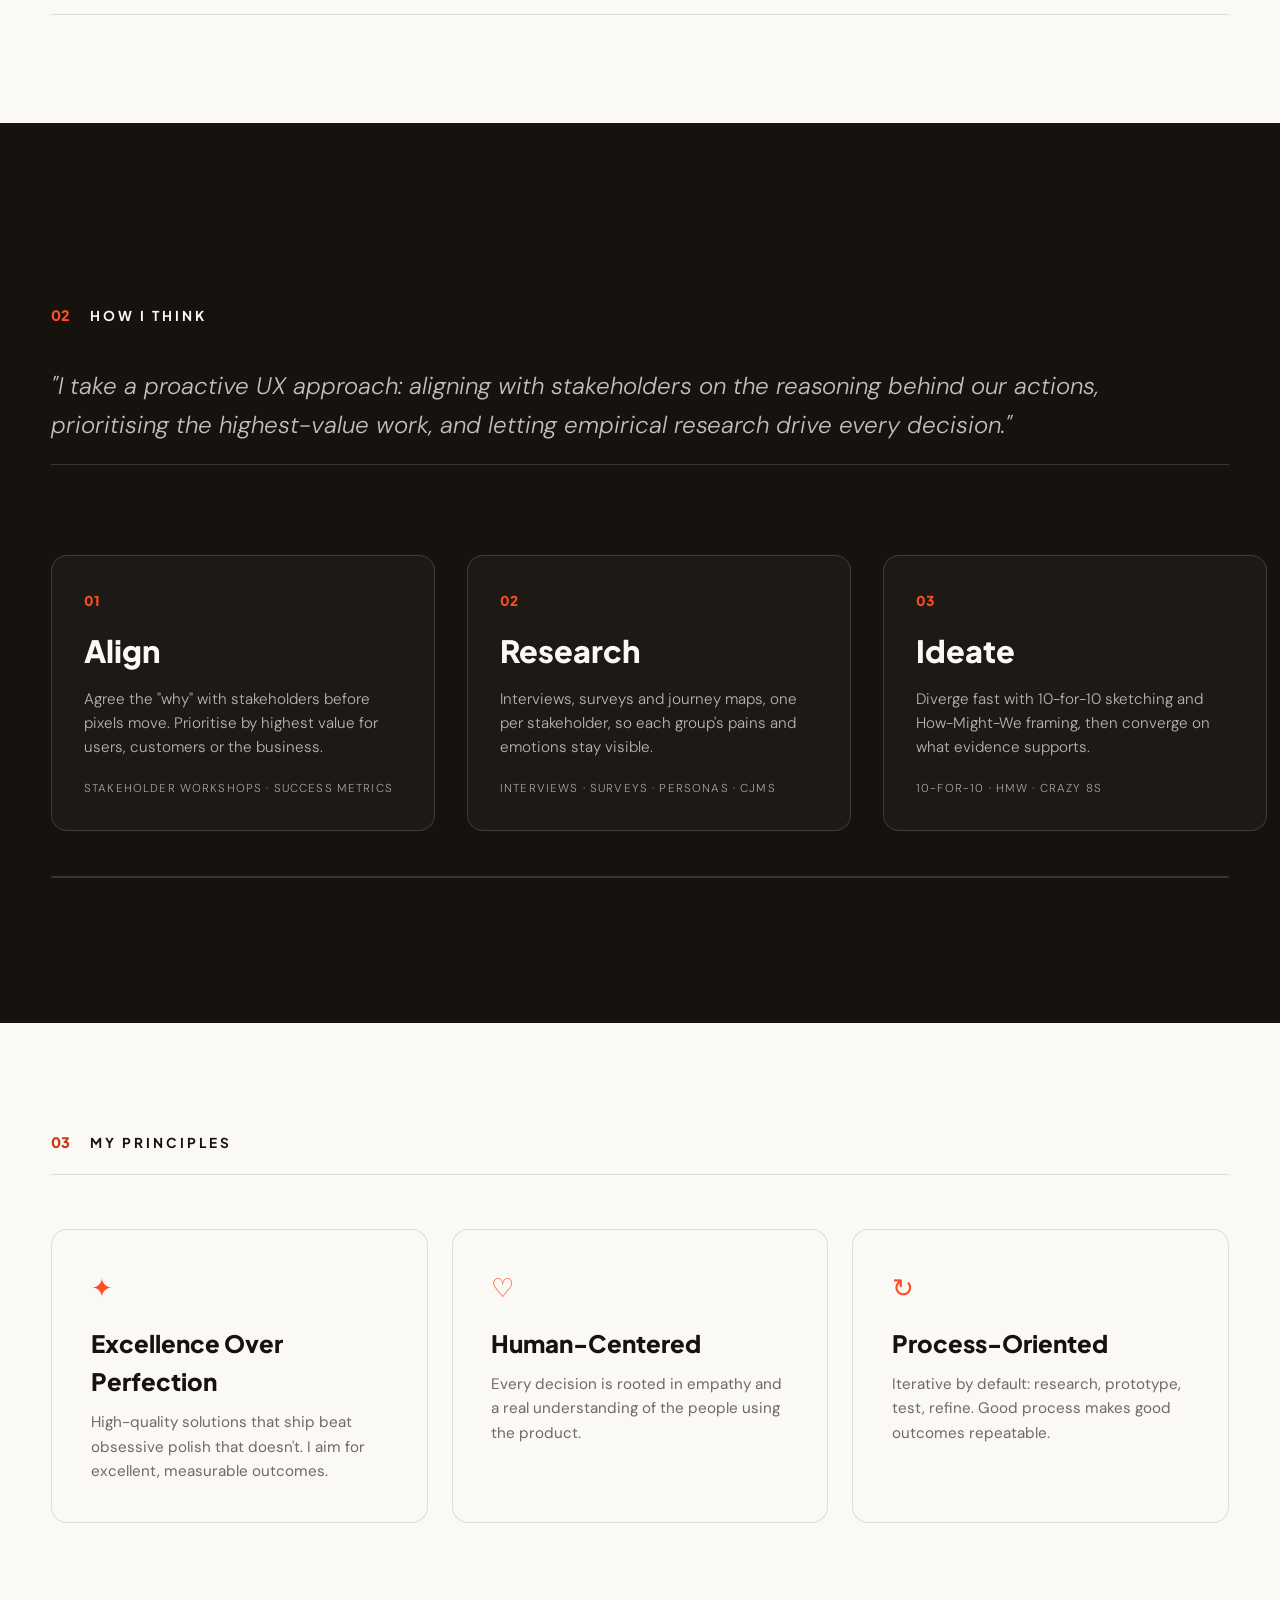
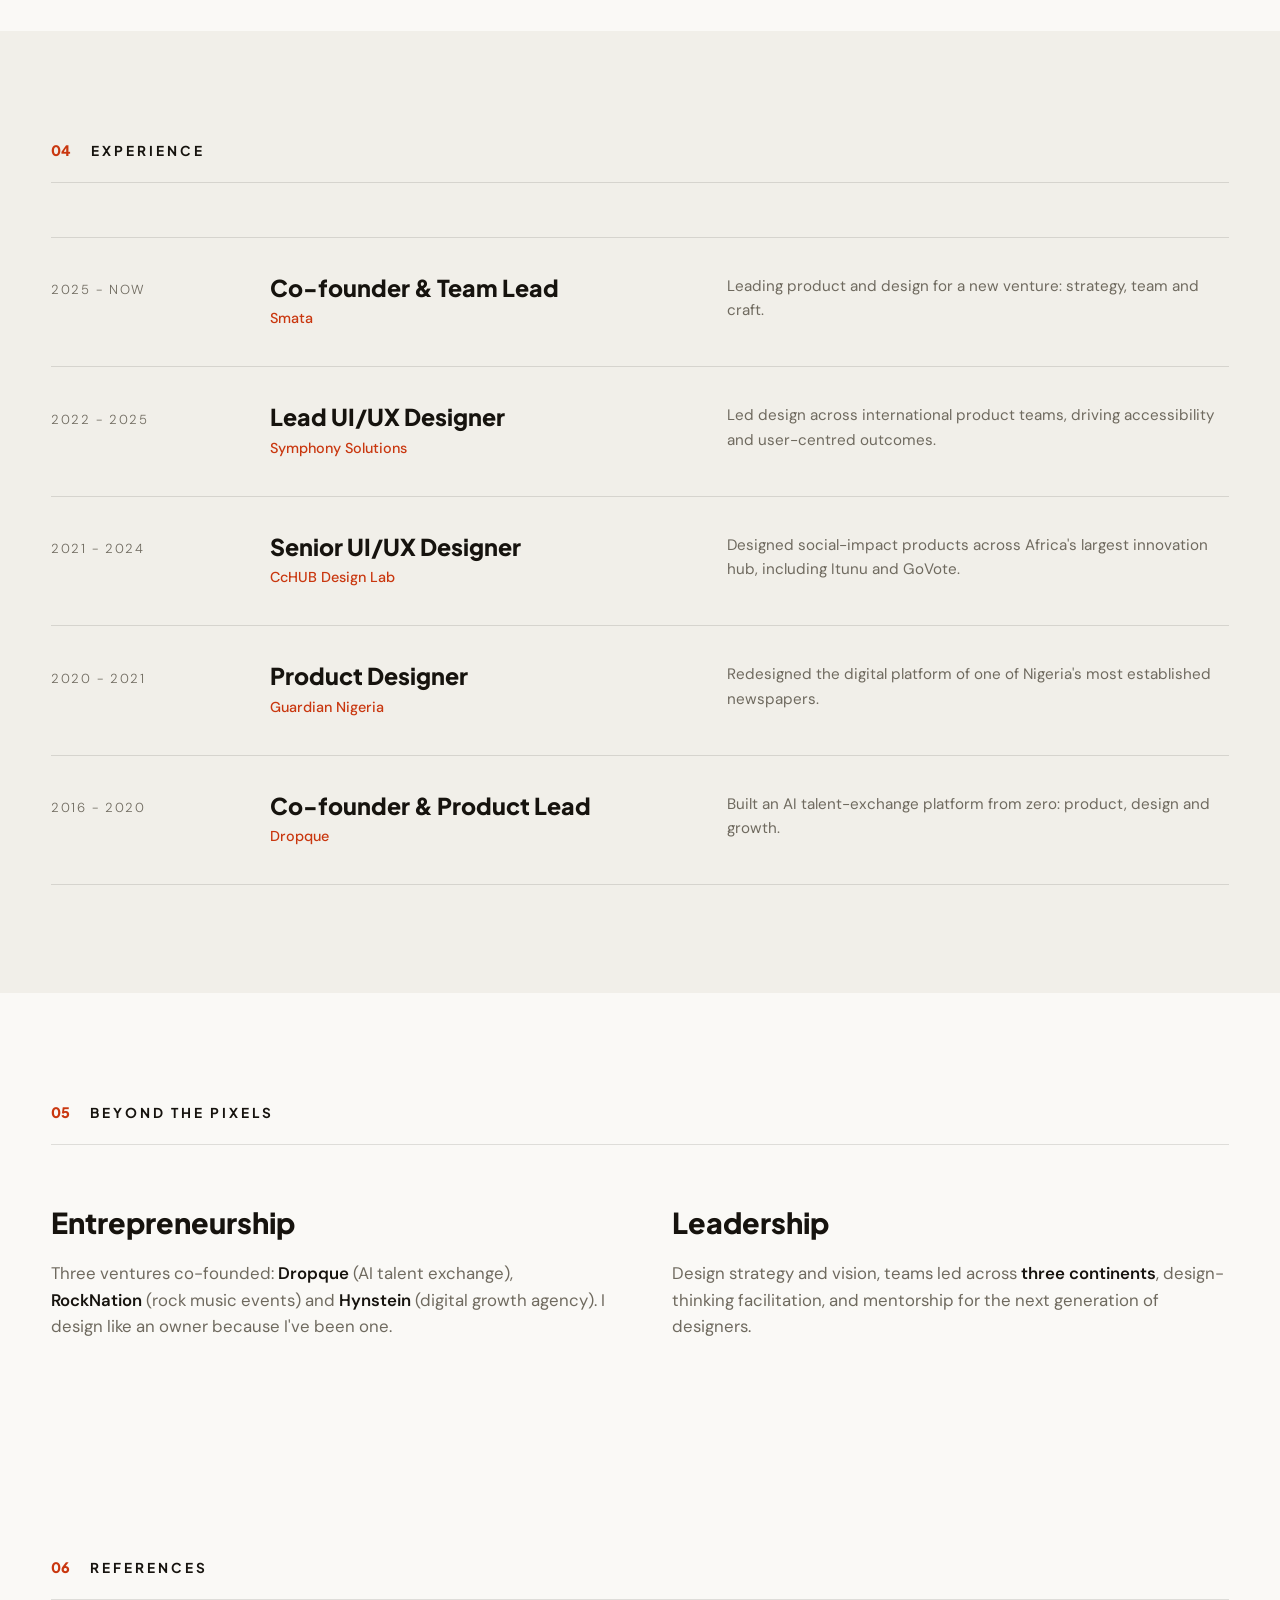
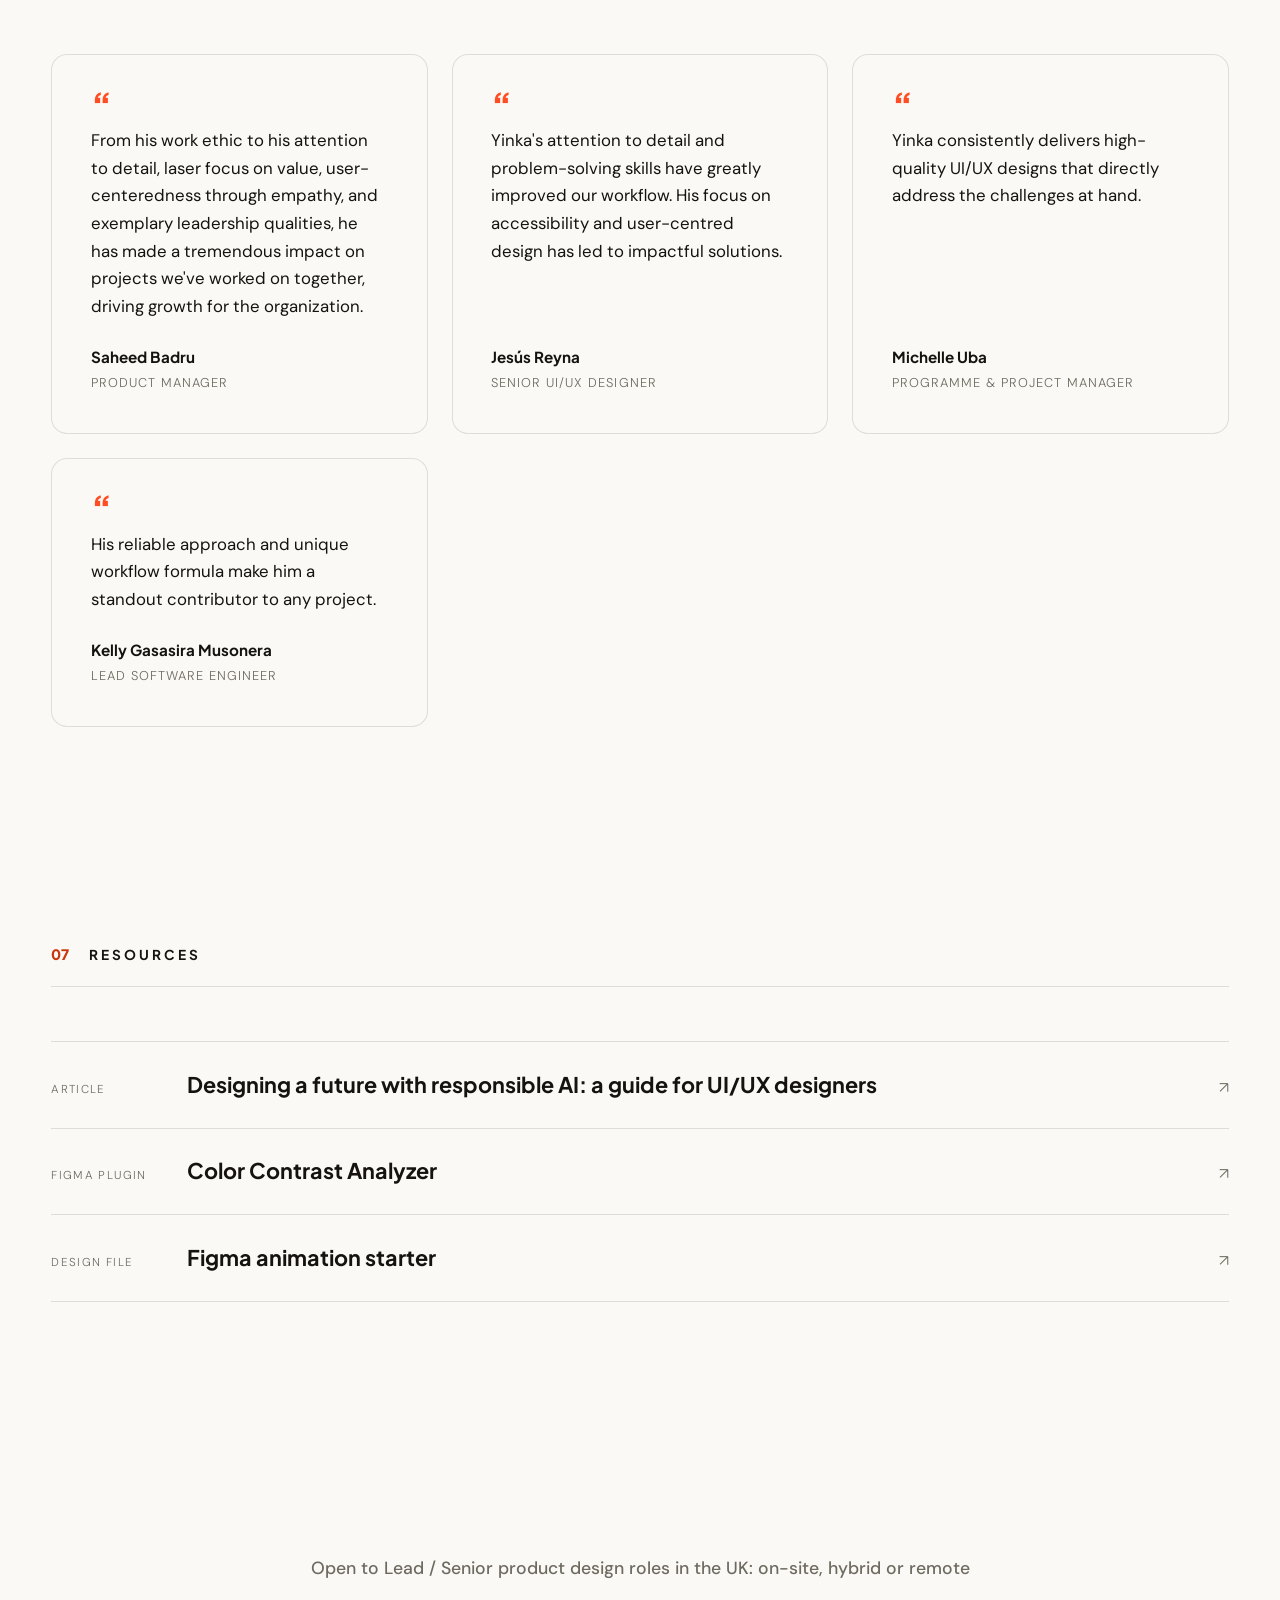
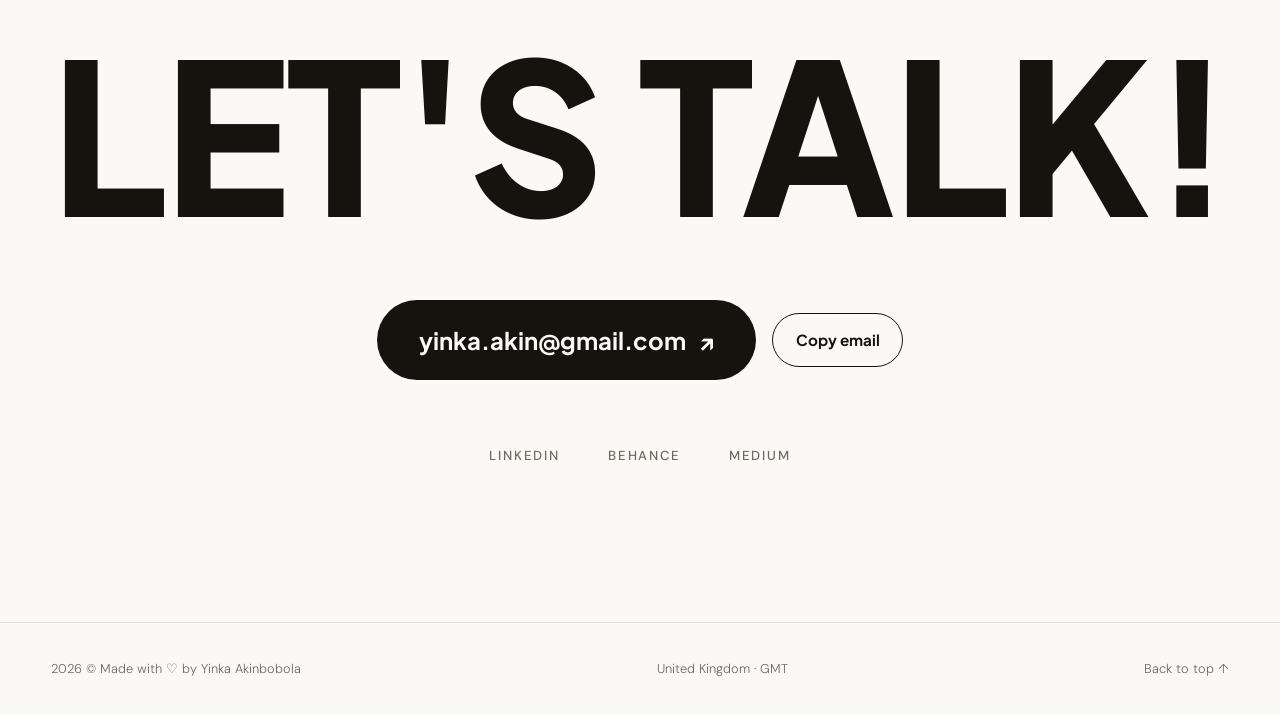
==== commit 8e75c017: "Remove all em dashes from site copy Replaces every em dash (125 across 8 files) with the punctuation" ====
--- a/index.html
+++ b/index.html
@@ -3,13 +3,13 @@
 <head>
   <meta charset="UTF-8" />
   <meta name="viewport" content="width=device-width, initial-scale=1.0" />
-  <title>Yinka Akinbobola — Lead Product Designer</title>
+  <title>Yinka Akinbobola | Lead Product Designer</title>
   <meta name="description" content="Yinka Akinbobola is a Lead Product Designer and design leader with 9+ years of experience, currently open to Lead / Senior product design roles in the United Kingdom." />
   <link rel="icon" href="data:image/svg+xml,%3Csvg xmlns=%27http://www.w3.org/2000/svg%27 viewBox=%270 0 64 64%27%3E%3Crect width=%2764%27 height=%2764%27 rx=%2714%27 fill=%27%2316130e%27/%3E%3Ctext x=%2729%27 y=%2743%27 text-anchor=%27middle%27 font-family=%27Arial,sans-serif%27 font-weight=%27800%27 font-size=%2728%27 fill=%27%23faf9f6%27%3EYA%3C/text%3E%3Ccircle cx=%2752%27 cy=%2741%27 r=%274%27 fill=%27%23ff4d24%27/%3E%3C/svg%3E" />
   <link rel="preconnect" href="https://fonts.googleapis.com" />
   <link rel="preconnect" href="https://fonts.gstatic.com" crossorigin />
   <link href="https://fonts.googleapis.com/css2?family=Plus+Jakarta+Sans:wght@500;600;700;800&family=DM+Sans:opsz,wght@9..40,300;9..40,400;9..40,500&display=swap" rel="stylesheet" />
-  <link rel="stylesheet" href="styles.css?v=19" />
+  <link rel="stylesheet" href="styles.css?v=20" />
   <script>try{if(sessionStorage.getItem("ya-intro")||matchMedia("(prefers-reduced-motion: reduce)").matches)document.documentElement.classList.add("intro-seen")}catch(e){}</script>
 </head>
 <body>
@@ -158,10 +158,10 @@
       <div class="section-head" data-reveal>
         <span class="section-index">01</span>
         <h2 class="section-label">Selected Projects</h2>
-        <span class="section-note">Full case studies — originals on Medium / Behance</span>
+        <span class="section-note">Full case studies · originals on Medium / Behance</span>
       </div>
       <p class="about-statement work-intro" id="about-statement">
-        I'm Yinka — a product designer and design leader who turns ambiguity into products people love. Proactive, research-driven and business-aware, I sweat the last 10% so users never have to.
+        I'm Yinka, a product designer and design leader who turns ambiguity into products people love. Proactive, research-driven and business-aware, I sweat the last 10% so users never have to.
       </p>
 
       <ul class="work-list">
@@ -180,10 +180,10 @@
             <div class="work-info">
               <div class="work-topline">
                 <span class="work-num">01</span>
-                <span class="work-year">Sports-betting platform — Lead UX/UI Designer</span>
+                <span class="work-year">Sports-betting platform · Lead UX/UI Designer</span>
               </div>
               <h3 class="work-title">Player Site Modernization</h3>
-              <p class="work-desc">Ground-up redesign of a player-facing sportsbook site, desktop and mobile — re-mapping the information architecture and rebuilding the component library from scratch, leading a core team of three designers.</p>
+              <p class="work-desc">Ground-up redesign of a player-facing sportsbook site, desktop and mobile: re-mapping the information architecture and rebuilding the component library from scratch, leading a core team of three designers.</p>
               <div class="work-metric">↗ Now the platform's live design system</div>
               <div class="work-tags">
                 <span>Information architecture</span><span>Design system</span><span>Design leadership</span><span>Usability testing</span>
@@ -209,10 +209,10 @@
             <div class="work-info">
               <div class="work-topline">
                 <span class="work-num">02</span>
-                <span class="work-year">2023 — Lead Product Designer</span>
+                <span class="work-year">2023 · Lead Product Designer</span>
               </div>
               <h3 class="work-title">Itunu App 1.0</h3>
-              <p class="work-desc">Case management for Mentally Aware Nigeria Initiative — the largest provider of crisis services in Nigeria. Intake ran on Google Forms with waits of up to 5 days; I designed a counsellor app, WhatsApp onboarding bot and admin dashboard to get people help in minutes.</p>
+              <p class="work-desc">Case management for Mentally Aware Nigeria Initiative, the largest provider of crisis services in Nigeria. Intake ran on Google Forms with waits of up to 5 days; I designed a counsellor app, WhatsApp onboarding bot and admin dashboard to get people help in minutes.</p>
               <div class="work-metric">↓ Client wait times: days → minutes (designed)</div>
               <div class="work-tags">
                 <span>10 counsellor interviews</span><span>50 client surveys</span><span>CJMs</span><span>Usability testing</span>
@@ -235,10 +235,10 @@
             <div class="work-info">
               <div class="work-topline">
                 <span class="work-num">03</span>
-                <span class="work-year">2023 — Product Designer</span>
+                <span class="work-year">2023 · Product Designer</span>
               </div>
               <h3 class="work-title">GoVote</h3>
-              <p class="work-desc">Voter education platform for Nigeria's 2023 General Elections. Restructured the IA, built a youth-centric design language and added "Know Your Candidate" and a polling unit directory — turning a low-traffic site into a civic utility.</p>
+              <p class="work-desc">Voter education platform for Nigeria's 2023 General Elections. Restructured the IA, built a youth-centric design language and added "Know Your Candidate" and a polling unit directory, turning a low-traffic site into a civic utility.</p>
               <div class="work-metric">↑ 2,000 sessions per day, sustained through election season</div>
               <div class="work-tags">
                 <span>User research</span><span>Information architecture</span><span>Style guide</span><span>Responsive UI</span>
@@ -262,10 +262,10 @@
             <div class="work-info">
               <div class="work-topline">
                 <span class="work-num">04</span>
-                <span class="work-year">2020 — Product Designer, Guardian Nigeria</span>
+                <span class="work-year">2020 · Product Designer, Guardian Nigeria</span>
               </div>
               <h3 class="work-title">Guardian Redesign</h3>
-              <p class="work-desc">End-to-end redesign of one of Nigeria's most-read newspapers online — from user research and article-page UX to a modern editorial design language readers actually stay for.</p>
+              <p class="work-desc">End-to-end redesign of one of Nigeria's most-read newspapers online, from user research and article-page UX to a modern editorial design language readers actually stay for.</p>
               <div class="work-metric">↺ Full platform redesign for a national daily</div>
               <div class="work-tags">
                 <span>User research</span><span>Wireframes</span><span>Article page UX</span><span>Prototype</span>
@@ -288,10 +288,10 @@
             <div class="work-info">
               <div class="work-topline">
                 <span class="work-num">05</span>
-                <span class="work-year">2022 — with FT Strategies</span>
+                <span class="work-year">2022 · with FT Strategies</span>
               </div>
               <h3 class="work-title">Rapid Response Sprint</h3>
-              <p class="work-desc">A five-day design sprint with The Guardian and FT Strategies — from How-Might-We framing and storyboarding to a tested prototype, at newsroom speed.</p>
+              <p class="work-desc">A five-day design sprint with The Guardian and FT Strategies, from How-Might-We framing and storyboarding to a tested prototype, at newsroom speed.</p>
               <div class="work-metric">⚡ Idea → tested prototype in 5 days</div>
               <div class="work-tags">
                 <span>Design sprint</span><span>HMW</span><span>Storyboard</span><span>Prototype</span>
@@ -310,7 +310,7 @@
         <div class="section-head section-head--process" data-reveal>
           <span class="section-index">02</span>
           <h2 class="section-label">How I think</h2>
-          <p class="process-intro">"I take a proactive UX approach — aligning with stakeholders on the reasoning behind our actions, prioritising the highest-value work, and letting empirical research drive every decision."</p>
+          <p class="process-intro">"I take a proactive UX approach: aligning with stakeholders on the reasoning behind our actions, prioritising the highest-value work, and letting empirical research drive every decision."</p>
         </div>
         <div class="process-track" id="process-track">
           <div class="process-step">
@@ -322,7 +322,7 @@
           <div class="process-step">
             <span class="process-step-num">02</span>
             <h3>Research</h3>
-            <p>Interviews, surveys and journey maps — one per stakeholder, so each group's pains and emotions stay visible.</p>
+            <p>Interviews, surveys and journey maps, one per stakeholder, so each group's pains and emotions stay visible.</p>
             <span class="process-step-tools">Interviews · Surveys · Personas · CJMs</span>
           </div>
           <div class="process-step">
@@ -334,13 +334,13 @@
           <div class="process-step">
             <span class="process-step-num">04</span>
             <h3>Prototype</h3>
-            <p>User flows to wireframes to a hi-fi, componentised prototype — with a style guide so the system outlives the file.</p>
+            <p>User flows to wireframes to a hi-fi, componentised prototype, with a style guide so the system outlives the file.</p>
             <span class="process-step-tools">Flows · Wireframes · Design system · Figma</span>
           </div>
           <div class="process-step">
             <span class="process-step-num">05</span>
             <h3>Test &amp; iterate</h3>
-            <p>Usability tests with real users, refine, retest. Excellence over perfection — ship the thing that works.</p>
+            <p>Usability tests with real users, refine, retest. Excellence over perfection: ship the thing that works.</p>
             <span class="process-step-tools">Usability testing · Iteration</span>
           </div>
           <div class="process-step process-step--last">
@@ -374,7 +374,7 @@
         <div class="principle" data-reveal>
           <span class="principle-glyph">↻</span>
           <h3>Process-Oriented</h3>
-          <p>Iterative by default — research, prototype, test, refine. Good process makes good outcomes repeatable.</p>
+          <p>Iterative by default: research, prototype, test, refine. Good process makes good outcomes repeatable.</p>
         </div>
       </div>
     </section>
@@ -387,15 +387,15 @@
       </div>
       <ul class="exp-list">
         <li class="exp-item" data-reveal>
-          <span class="exp-years">2025 — Now</span>
+          <span class="exp-years">2025 - Now</span>
           <div class="exp-role">
             <h3>Co-founder &amp; Team Lead</h3>
             <span class="exp-co">Smata</span>
           </div>
-          <p class="exp-desc">Leading product and design for a new venture — strategy, team and craft.</p>
+          <p class="exp-desc">Leading product and design for a new venture: strategy, team and craft.</p>
         </li>
         <li class="exp-item" data-reveal>
-          <span class="exp-years">2022 — 2025</span>
+          <span class="exp-years">2022 - 2025</span>
           <div class="exp-role">
             <h3>Lead UI/UX Designer</h3>
             <span class="exp-co">Symphony Solutions</span>
@@ -403,15 +403,15 @@
           <p class="exp-desc">Led design across international product teams, driving accessibility and user-centred outcomes.</p>
         </li>
         <li class="exp-item" data-reveal>
-          <span class="exp-years">2021 — 2024</span>
+          <span class="exp-years">2021 - 2024</span>
           <div class="exp-role">
             <h3>Senior UI/UX Designer</h3>
             <span class="exp-co">CcHUB Design Lab</span>
           </div>
-          <p class="exp-desc">Designed social-impact products across Africa's largest innovation hub — including Itunu and GoVote.</p>
+          <p class="exp-desc">Designed social-impact products across Africa's largest innovation hub, including Itunu and GoVote.</p>
         </li>
         <li class="exp-item" data-reveal>
-          <span class="exp-years">2020 — 2021</span>
+          <span class="exp-years">2020 - 2021</span>
           <div class="exp-role">
             <h3>Product Designer</h3>
             <span class="exp-co">Guardian Nigeria</span>
@@ -419,12 +419,12 @@
           <p class="exp-desc">Redesigned the digital platform of one of Nigeria's most established newspapers.</p>
         </li>
         <li class="exp-item" data-reveal>
-          <span class="exp-years">2016 — 2020</span>
+          <span class="exp-years">2016 - 2020</span>
           <div class="exp-role">
             <h3>Co-founder &amp; Product Lead</h3>
             <span class="exp-co">Dropque</span>
           </div>
-          <p class="exp-desc">Built an AI talent-exchange platform from zero — product, design and growth.</p>
+          <p class="exp-desc">Built an AI talent-exchange platform from zero: product, design and growth.</p>
         </li>
       </ul>
     </section>
@@ -455,7 +455,7 @@
       </div>
       <div class="ref-grid">
         <figure class="ref-card" data-reveal>
-          <blockquote>From his work ethic to his attention to detail, laser focus on value, user-centeredness through empathy, and exemplary leadership qualities — he has made a tremendous impact on projects we've worked on together, driving growth for the organization.</blockquote>
+          <blockquote>From his work ethic to his attention to detail, laser focus on value, user-centeredness through empathy, and exemplary leadership qualities, he has made a tremendous impact on projects we've worked on together, driving growth for the organization.</blockquote>
           <figcaption><strong>Saheed Badru</strong><span>Product Manager</span></figcaption>
         </figure>
         <figure class="ref-card" data-reveal>
@@ -480,7 +480,7 @@
         <h2 class="section-label">Resources</h2>
       </div>
       <ul class="res-list">
-        <li data-reveal><a href="https://medium.com/design-bootcamp/designing-a-future-with-responsible-ai-a-guide-for-ui-ux-designers-c6bfb9f5346d" target="_blank" rel="noopener" data-hover><span class="res-type">Article</span><span class="res-title">Designing a future with responsible AI — a guide for UI/UX designers</span><span class="res-arrow">↗</span></a></li>
+        <li data-reveal><a href="https://medium.com/design-bootcamp/designing-a-future-with-responsible-ai-a-guide-for-ui-ux-designers-c6bfb9f5346d" target="_blank" rel="noopener" data-hover><span class="res-type">Article</span><span class="res-title">Designing a future with responsible AI: a guide for UI/UX designers</span><span class="res-arrow">↗</span></a></li>
         <li data-reveal><a href="https://www.figma.com/community/plugin/1482310444327724441" target="_blank" rel="noopener" data-hover><span class="res-type">Figma plugin</span><span class="res-title">Color Contrast Analyzer</span><span class="res-arrow">↗</span></a></li>
         <li data-reveal><a href="https://www.figma.com/community/file/1399329625261721224/figma-animations" target="_blank" rel="noopener" data-hover><span class="res-type">Design file</span><span class="res-title">Figma animation starter</span><span class="res-arrow">↗</span></a></li>
       </ul>
@@ -488,7 +488,7 @@
 
     <!-- Contact -->
     <section class="contact section" id="contact">
-      <p class="contact-kicker" data-reveal>Open to Lead / Senior product design roles in the UK — on-site, hybrid or remote</p>
+      <p class="contact-kicker" data-reveal>Open to Lead / Senior product design roles in the UK: on-site, hybrid or remote</p>
       <h2 class="contact-title">
         <span class="line"><span class="line-inner" data-contact-line>LET'S TALK!</span></span>
       </h2>
@@ -509,8 +509,8 @@
   </main>
 
   <footer class="site-foot">
-    <span>2026 © — Made with ♡ by Yinka Akinbobola</span>
-    <span class="foot-loc">United Kingdom — GMT</span>
+    <span>2026 © Made with ♡ by Yinka Akinbobola</span>
+    <span class="foot-loc">United Kingdom · GMT</span>
     <a href="#top" data-hover>Back to top ↑</a>
   </footer>
 
@@ -518,6 +518,6 @@
   <script src="https://cdnjs.cloudflare.com/ajax/libs/gsap/3.12.5/gsap.min.js"></script>
   <script src="https://cdnjs.cloudflare.com/ajax/libs/gsap/3.12.5/ScrollTrigger.min.js"></script>
   <script src="https://unpkg.com/lenis@1.1.14/dist/lenis.min.js"></script>
-  <script src="main.js?v=19"></script>
+  <script src="main.js?v=20"></script>
 </body>
 </html>
--- a/styles.css
+++ b/styles.css
@@ -1,5 +1,5 @@
 /* ============================================================
-   Yinka Akinbobola — Portfolio (light / warm / alive)
+   Yinka Akinbobola | Portfolio (light / warm / alive)
    Fonts: Plus Jakarta Sans (display) + DM Sans (body)
    ============================================================ */
 
@@ -1509,7 +1509,7 @@
 .case-figure { margin-top: clamp(2rem, 5vh, 3.25rem); }
 .case-figure img {
   display: block;
-  /* Render at natural size, capped by the container — never upscale
+  /* Render at natural size, capped by the container, never upscale
      (Medium's CDN won't serve larger than the original, so stretching
      small sources full-width is what made them blurry). */
   width: auto;
@@ -1519,7 +1519,7 @@
   border-radius: 14px;
   border: 1px solid var(--line);
   background: var(--bg-soft);
-  /* placeholder footprint before load — a zero-width box would
+  /* placeholder footprint before load: a zero-width box would
      never intersect the viewport and lazy-loading would deadlock */
   min-width: min(240px, 100%);
   min-height: 120px;
@@ -1691,7 +1691,7 @@
   * { transition-duration: 0.01ms !important; }
 }
 
-/* Two-up grid for the "before" screens — larger, and pairs cleanly */
+/* Two-up grid for the "before" screens: larger, and pairs cleanly */
 .figure-grid--wide { grid-template-columns: repeat(auto-fit, minmax(420px, 1fr)); }
 @media (max-width: 620px) {
   .figure-grid--wide { grid-template-columns: 1fr; }
